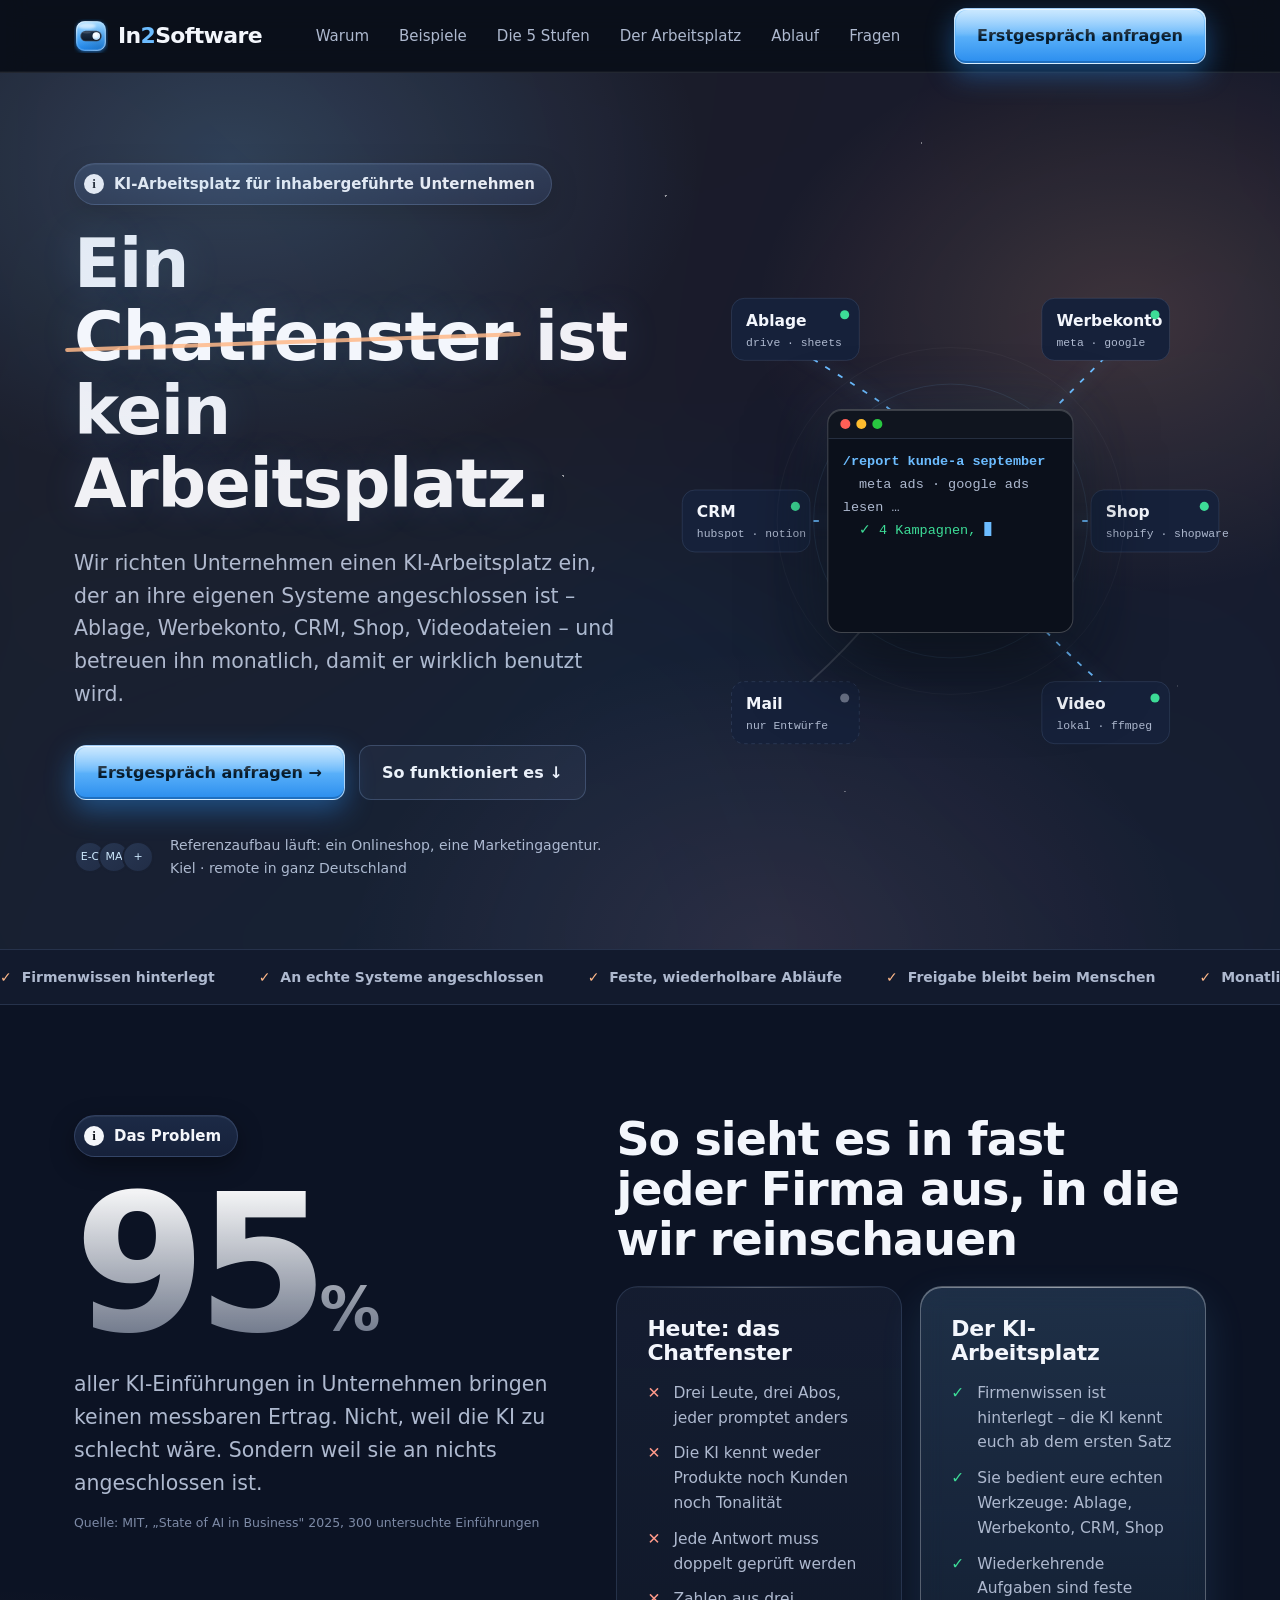
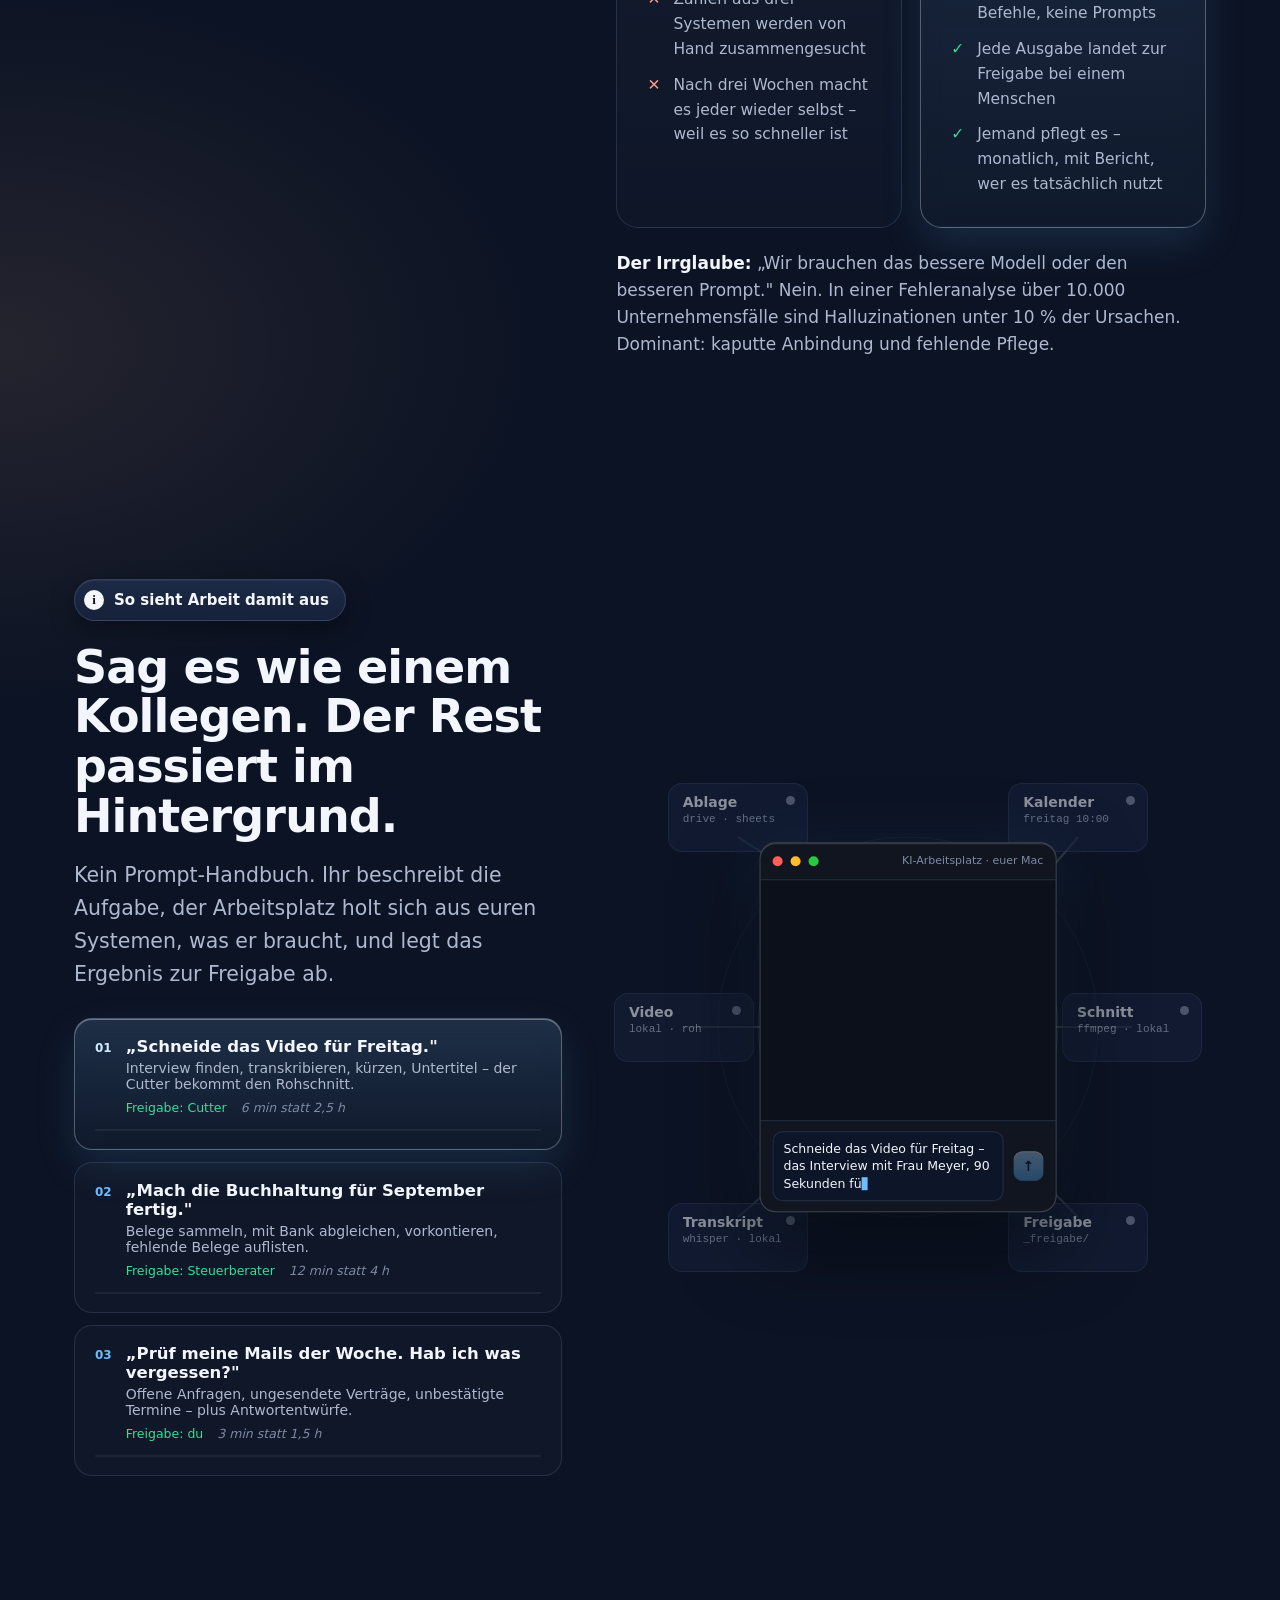
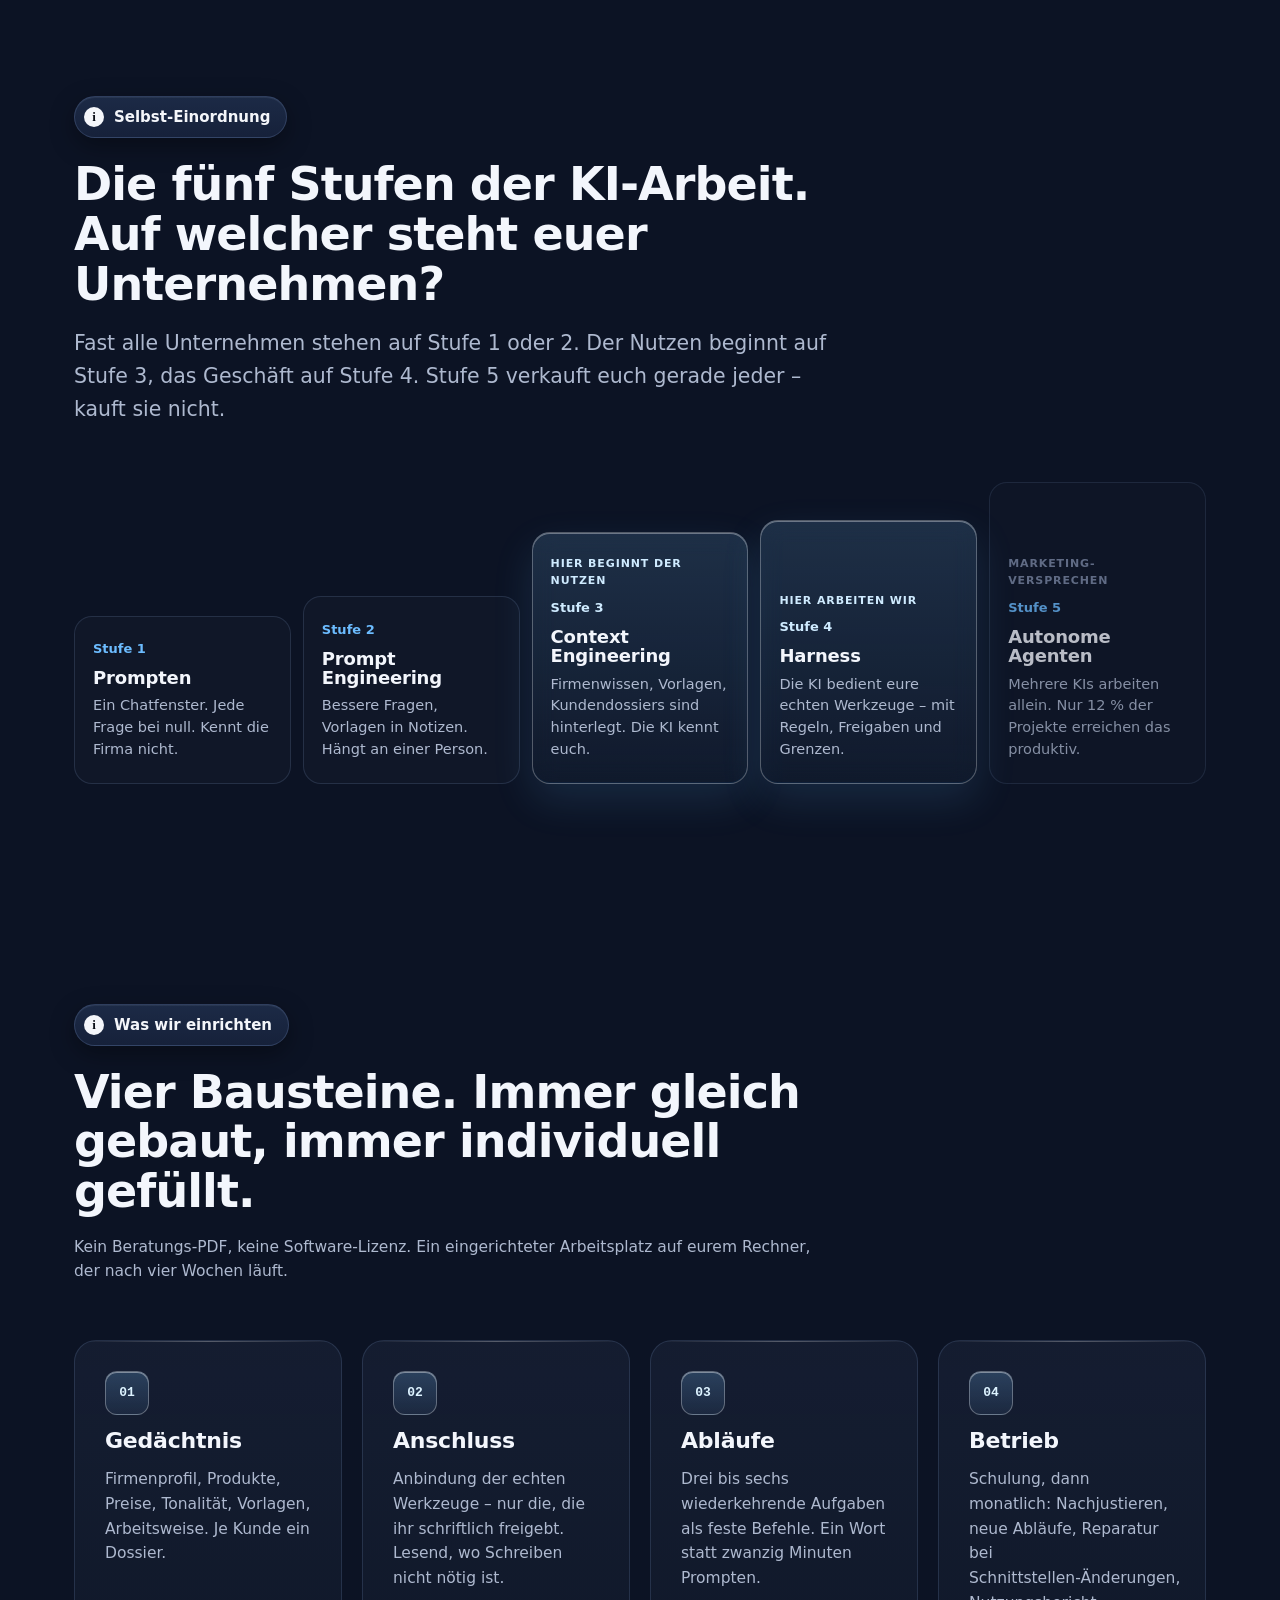
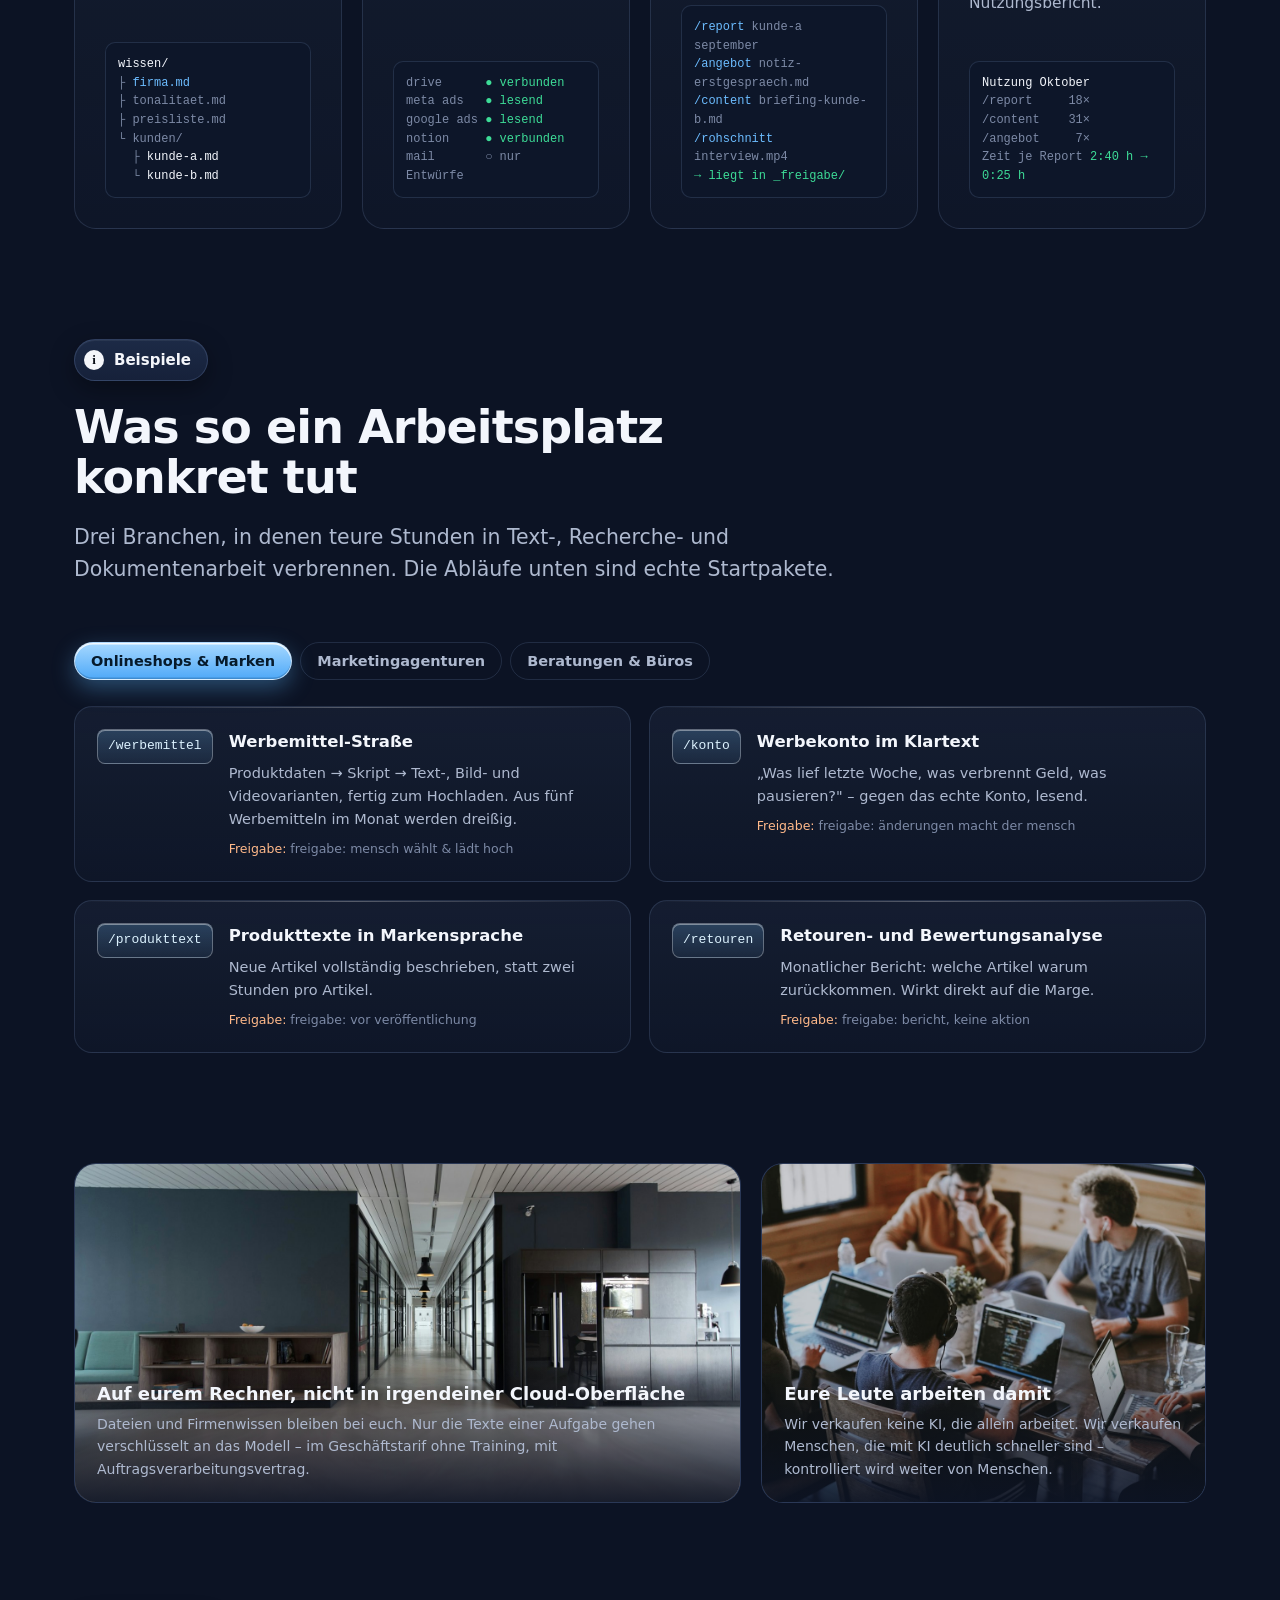
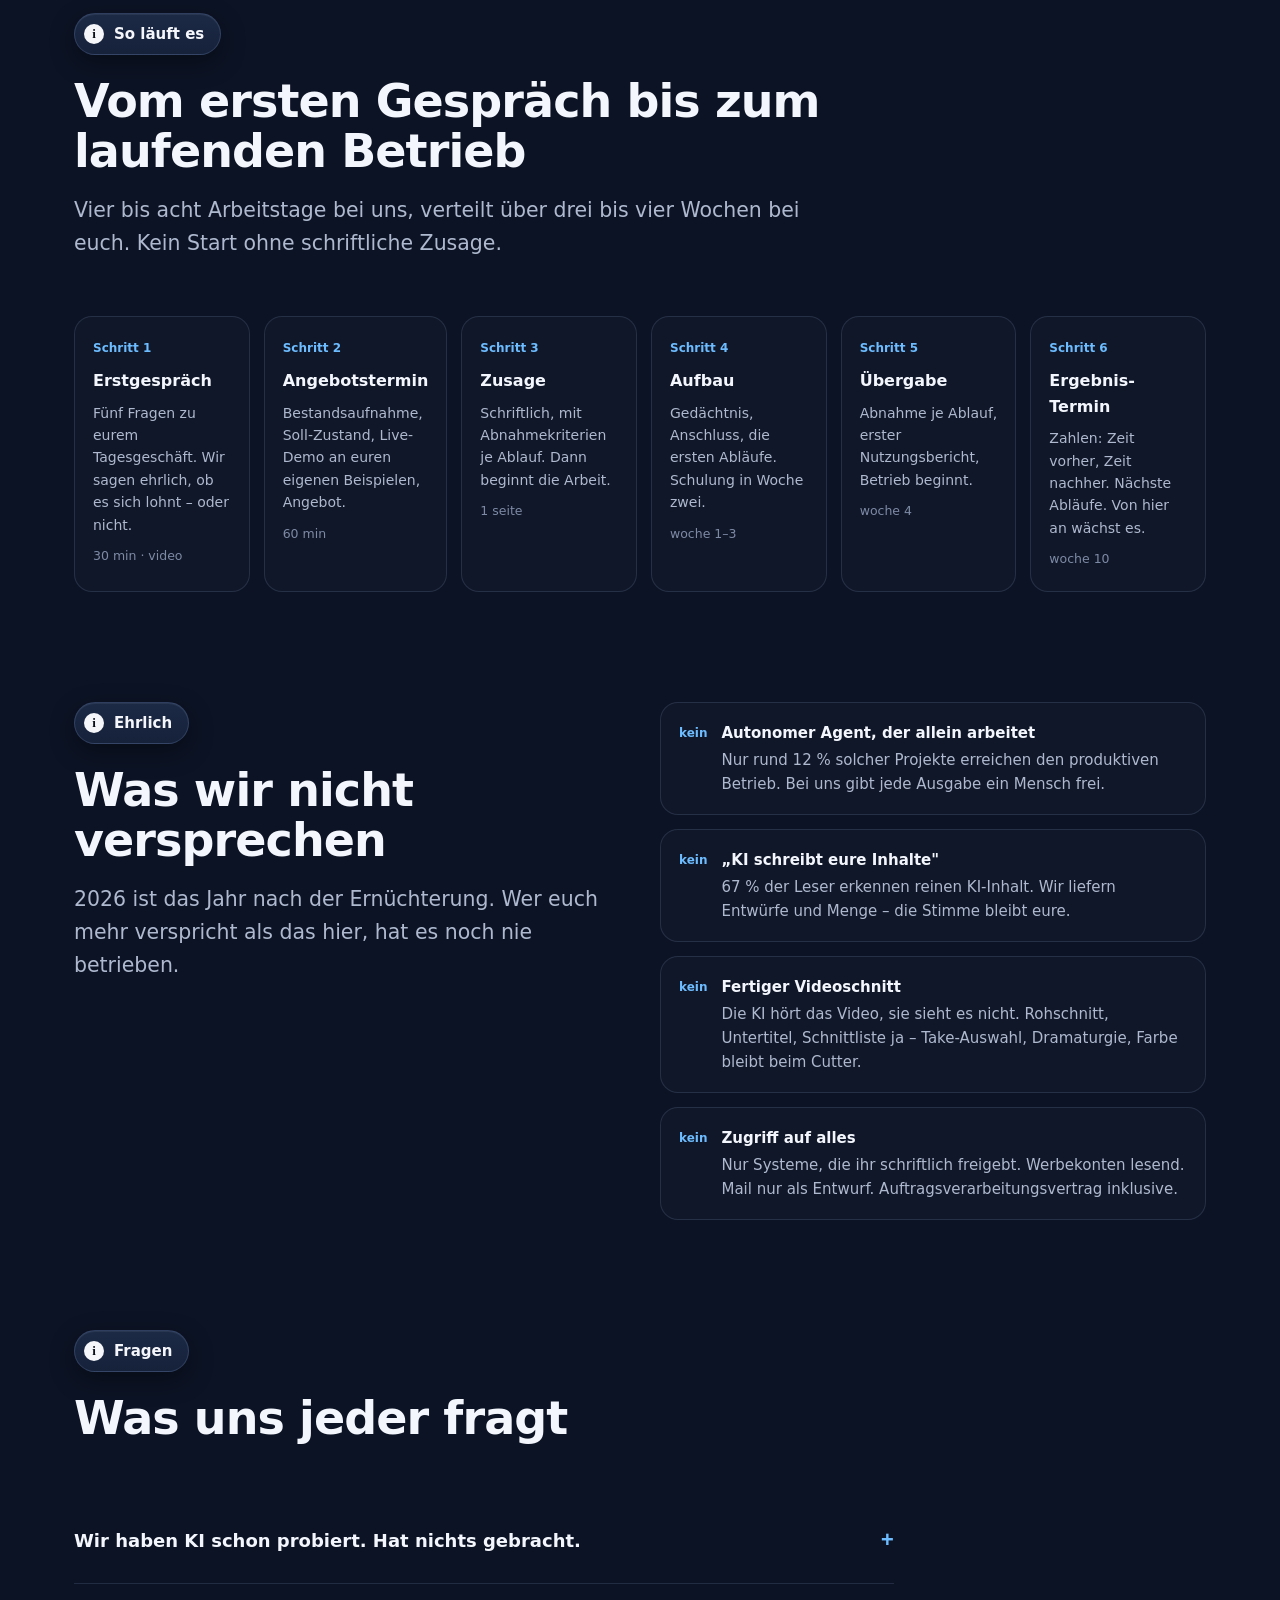
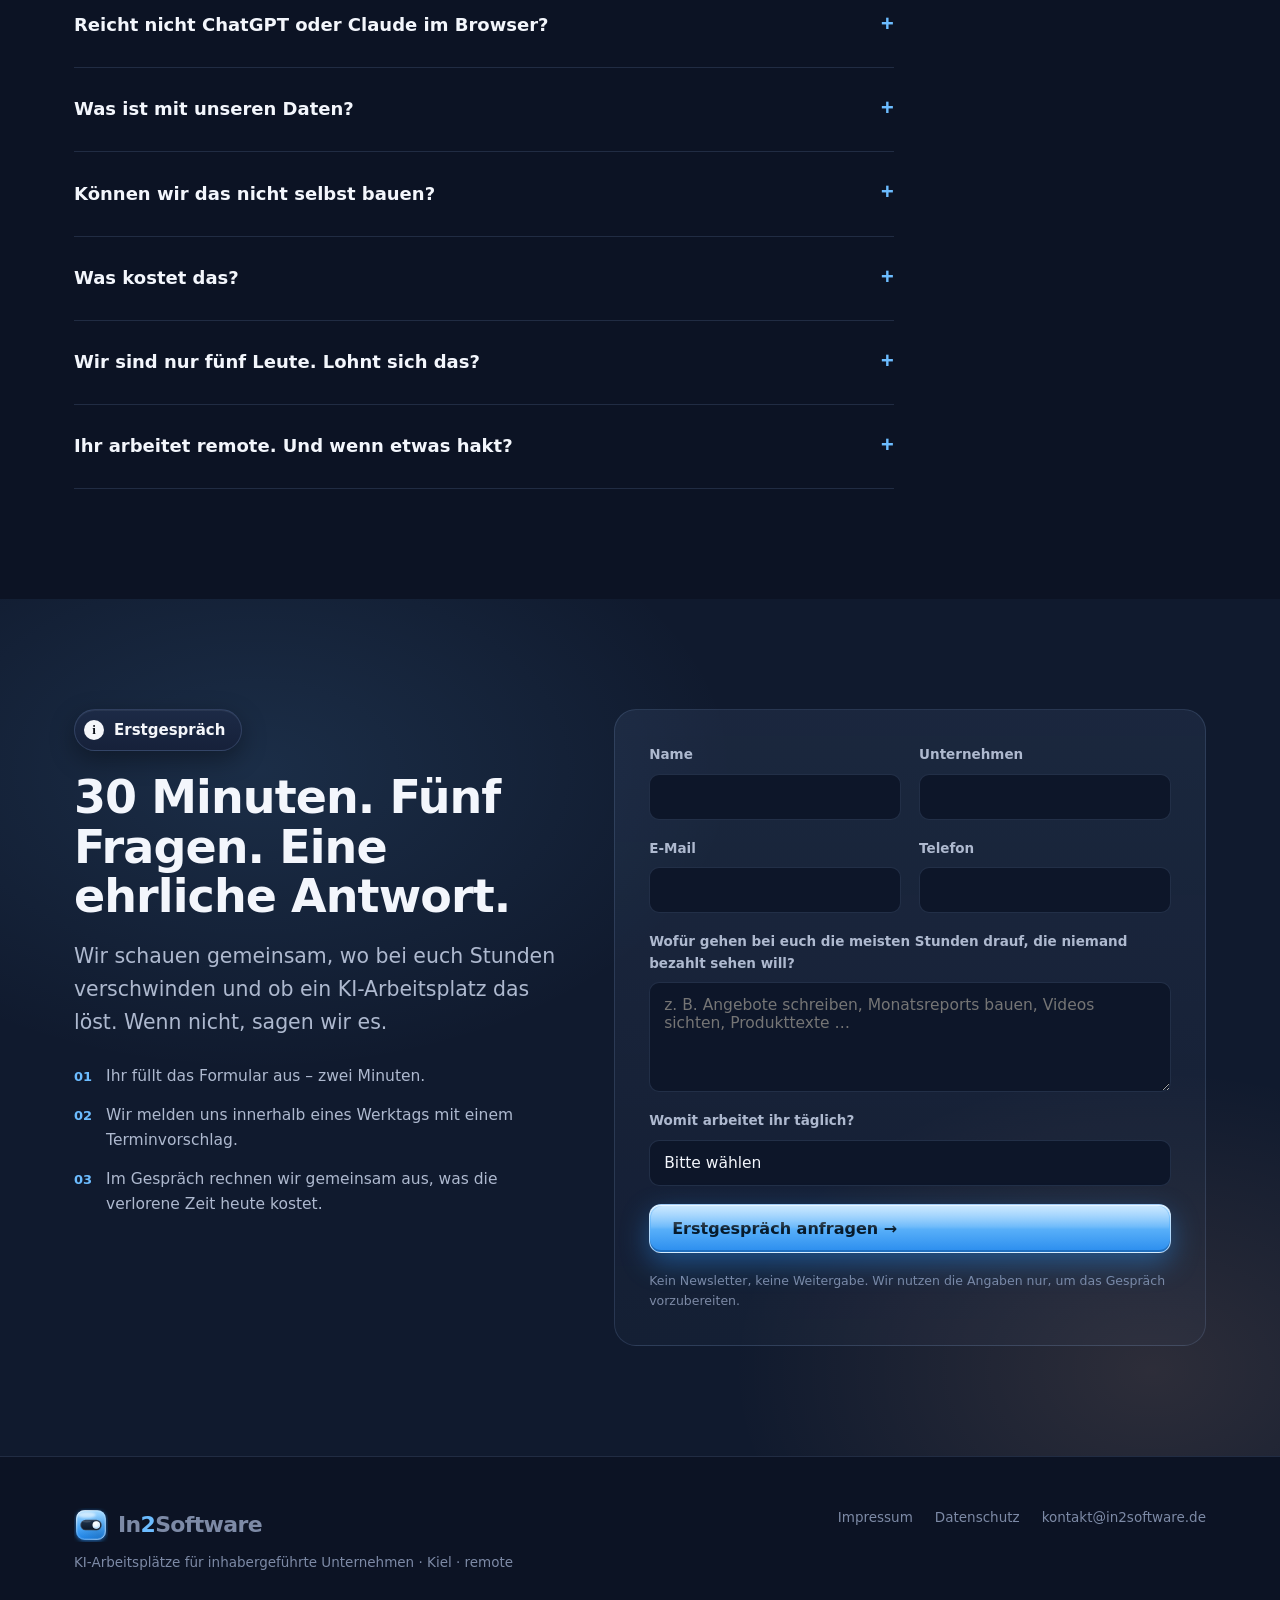
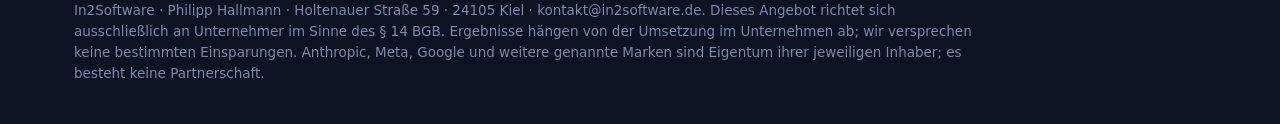
==== dunkel/index.html @ 352098c6 "Helle Version als Startseite, dunkle unter /dunkel/" ====
<!doctype html>
<html lang="de">
<head>
<meta charset="utf-8">
<meta name="viewport" content="width=device-width, initial-scale=1">
<title>In2Software — Ein Chatfenster ist kein Arbeitsplatz</title>
<meta name="description" content="Wir richten Unternehmen einen KI-Arbeitsplatz ein, der an ihre eigenen Systeme angeschlossen ist – und betreuen ihn monatlich, damit er wirklich benutzt wird.">
<link rel="icon" type="image/svg+xml" href="../brand/favicon.svg">
<link rel="stylesheet" href="../fonts.css">
<style>
:root{
  --ink:#0A0E17; --ink2:#0F1522; --panel:#141B2B; --panel2:#1A2336; --line:rgba(255,255,255,.08);
  --text:#EEF1F7; --muted:#9AA3B8; --dim:#6B7489;
  --amber:#6CBCFF; --amber2:#A6D8FF; --copper:#2A8DEE; --live:#3DDC97; --danger:#FF6B6B;
  --display:'Sora',system-ui,sans-serif; --body:'Inter',system-ui,sans-serif; --mono:'JetBrains Mono',ui-monospace,monospace;
  --r:18px; --max:1180px;
}
*{box-sizing:border-box;margin:0;padding:0}
html{scroll-behavior:smooth}
body{background:var(--ink);color:var(--text);font-family:var(--body);font-size:17px;line-height:1.6;-webkit-font-smoothing:antialiased;overflow-x:hidden}
img{max-width:100%;display:block}
a{color:inherit;text-decoration:none}
.wrap{max-width:var(--max);margin:0 auto;padding:0 24px}
h1,h2,h3,.display{font-family:var(--display);letter-spacing:-.02em;line-height:1.08}
h1{font-size:clamp(38px,5.6vw,68px);font-weight:800}
h2{font-size:clamp(30px,3.8vw,46px);font-weight:700}
h3{font-size:22px;font-weight:600;letter-spacing:-.01em}
p.lead{font-size:clamp(18px,1.6vw,21px);color:var(--muted)}
.mono{font-family:var(--mono)}
.hl{color:var(--amber)}
.eyebrow{display:inline-flex;align-items:center;gap:10px;font-size:15px;font-weight:600;letter-spacing:0;text-transform:none;color:#F4F6FA;border:1px solid rgba(255,255,255,.14);background:linear-gradient(180deg,#1B2333,#121927);padding:8px 16px 8px 9px;border-radius:999px;margin-bottom:22px;box-shadow:0 1px 0 rgba(255,255,255,.06) inset,0 8px 24px rgba(0,0,0,.35)}
.eyebrow::before{content:"i";width:20px;height:20px;border-radius:50%;background:#F4F6FA;color:#0A0E17;font-family:Georgia,'Times New Roman',serif;font-weight:700;font-size:13px;line-height:20px;text-align:center;flex:none}
.btn{display:inline-flex;align-items:center;gap:10px;padding:14px 22px;border-radius:12px;font-weight:600;font-size:16px;border:1px solid transparent;transition:transform .15s ease,background .2s,border-color .2s;cursor:pointer;font-family:var(--body)}
.btn:hover{transform:translateY(-1px)}
.btn:focus-visible,a:focus-visible,button:focus-visible,input:focus-visible,select:focus-visible,textarea:focus-visible{outline:2px solid var(--amber);outline-offset:3px}
.btn-primary{background:var(--amber);color:#061A2B}
.btn-primary:hover{background:var(--amber2)}
.btn-ghost{background:rgba(255,255,255,.04);border-color:var(--line);color:var(--text)}
.btn-ghost:hover{border-color:rgba(255,255,255,.22)}
section{padding:110px 0;position:relative}
.sec-head{max-width:760px;margin-bottom:56px}
.sec-head p{margin-top:18px}
.card{background:linear-gradient(180deg,rgba(255,255,255,.035),rgba(255,255,255,.015));border:1px solid var(--line);border-radius:var(--r);padding:30px;position:relative;overflow:hidden}
.card::before{content:"";position:absolute;inset:0 0 auto 0;height:1px;background:linear-gradient(90deg,transparent,rgba(255,255,255,.18),transparent)}
.grid{display:grid;gap:20px}
.g2{grid-template-columns:repeat(2,1fr)} .g3{grid-template-columns:repeat(3,1fr)} .g4{grid-template-columns:repeat(4,1fr)}
@media(max-width:960px){.g3,.g4{grid-template-columns:repeat(2,1fr)}}
@media(max-width:640px){.g2,.g3,.g4{grid-template-columns:1fr}section{padding:80px 0}}

/* ---------- nav ---------- */
header{position:sticky;top:0;z-index:50;backdrop-filter:blur(14px);background:rgba(10,14,23,.72);border-bottom:1px solid var(--line)}
.nav{display:flex;align-items:center;justify-content:space-between;height:72px}
.logo{font-family:var(--display);font-weight:800;font-size:22px;letter-spacing:-.03em;display:flex;align-items:center;gap:10px}
.logo .mark{width:34px;height:34px;flex:none}
.logo .two{color:var(--amber)}
.nav ul{display:flex;gap:30px;list-style:none;font-size:15px;color:var(--muted);font-weight:500}
.nav ul a:hover{color:var(--text)}
@media(max-width:1000px){.nav ul{display:none}}

/* ---------- hero ---------- */
.hero{padding:90px 0 70px;overflow:hidden}
.hero .wrap{display:grid;grid-template-columns:1.05fr .95fr;gap:56px;align-items:center}
@media(max-width:960px){.hero .wrap{grid-template-columns:1fr}}
.hero-bg{position:absolute;inset:0;pointer-events:none;background:
 radial-gradient(900px 500px at 15% 0%,rgba(124,196,255,.10),transparent 60%),
 radial-gradient(700px 500px at 85% 30%,rgba(224,138,60,.08),transparent 60%);}
.hero-grid{position:absolute;inset:0;pointer-events:none;background-image:linear-gradient(rgba(255,255,255,.035) 1px,transparent 1px),linear-gradient(90deg,rgba(255,255,255,.035) 1px,transparent 1px);background-size:56px 56px;mask-image:radial-gradient(ellipse at 50% 30%,#000 30%,transparent 75%)}
.hero h1 .strike{position:relative;white-space:nowrap}
.hero h1 .strike::after{content:"";position:absolute;left:-2%;right:-2%;top:54%;height:5px;background:var(--danger);border-radius:3px;transform:rotate(-2deg);opacity:.9}
.hero p.lead{margin:26px 0 34px;max-width:560px}
.cta-row{display:flex;gap:14px;flex-wrap:wrap}
.trust{margin-top:34px;display:flex;align-items:center;gap:16px;color:var(--muted);font-size:14px}
.trust .dots{display:flex}
.trust .dots span{width:32px;height:32px;border-radius:50%;border:2px solid var(--ink);margin-left:-8px;background:linear-gradient(135deg,var(--panel2),var(--panel));display:grid;place-items:center;font-size:11px;font-family:var(--mono);color:var(--amber)}
.trust .dots span:first-child{margin-left:0}

/* signature: connection diagram */
.rig{position:relative;width:100%;max-width:560px;height:560px;margin:0 auto;justify-self:center}
@media(max-width:960px){.rig{height:auto;aspect-ratio:1/1}}
.rig svg{width:100%;height:100%;overflow:visible}
.node{fill:var(--panel);stroke:var(--line)}
.wire{fill:none;stroke:rgba(255,255,255,.14);stroke-width:2}
.wire.on{stroke:var(--amber);stroke-dasharray:6 10;animation:flow 1.6s linear infinite;filter:drop-shadow(0 0 6px rgba(124,196,255,.5))}
@keyframes flow{to{stroke-dashoffset:-32}}
.nlabel{font-family:var(--body);font-size:17px;font-weight:600;fill:var(--text)}
.nsub{font-family:var(--mono);font-size:12.5px;fill:var(--muted)}
.term{position:absolute;left:50%;top:50%;transform:translate(-50%,-50%);width:48%;min-height:40%;background:#0B101B;border:1px solid rgba(124,196,255,.35);border-radius:14px;box-shadow:0 30px 80px rgba(0,0,0,.6),0 0 0 1px rgba(255,255,255,.04) inset;font-family:var(--mono);font-size:13.5px;line-height:1.7;overflow:hidden}
.term .bar{display:flex;gap:6px;padding:9px 12px;border-bottom:1px solid var(--line);background:rgba(255,255,255,.02)}
.term .bar i{width:10px;height:10px;border-radius:50%;background:#2a3346}
.term .bar i:first-child{background:#ff5f57}.term .bar i:nth-child(2){background:#febc2e}.term .bar i:nth-child(3){background:#28c840}
.term pre{padding:12px 14px;white-space:pre-wrap;color:var(--muted);font-family:inherit}
.term .cmd{color:var(--amber);font-weight:600}
.term .ok{color:var(--live)}
.term .cur{display:inline-block;width:7px;height:14px;background:var(--amber);vertical-align:-2px;animation:blink 1s steps(2) infinite}
@keyframes blink{50%{opacity:0}}
@media(prefers-reduced-motion:reduce){.wire.on,.term .cur{animation:none}}

/* ---------- ticker ---------- */
.ticker{border-top:1px solid var(--line);border-bottom:1px solid var(--line);background:rgba(255,255,255,.02);overflow:hidden;padding:16px 0}
.ticker .track{display:flex;gap:44px;white-space:nowrap;animation:scroll 34s linear infinite;width:max-content}
.ticker span{font-size:14px;font-weight:600;color:var(--muted);display:inline-flex;align-items:center;gap:10px}
.ticker span::before{content:"✓";color:var(--live);font-weight:700}
@keyframes scroll{to{transform:translateX(-50%)}}
@media(prefers-reduced-motion:reduce){.ticker .track{animation:none;flex-wrap:wrap;white-space:normal}}

/* ---------- 95 ---------- */
.ninety .wrap{display:grid;grid-template-columns:.9fr 1.1fr;gap:60px;align-items:start}
@media(max-width:960px){.ninety .wrap{grid-template-columns:1fr}}
.big{font-family:var(--display);font-size:clamp(110px,16vw,190px);font-weight:800;line-height:.9;letter-spacing:-.05em;background:linear-gradient(180deg,#fff,rgba(255,255,255,.35));-webkit-background-clip:text;background-clip:text;color:transparent}
.big small{font-size:.32em;letter-spacing:-.02em}
.src{font-size:13px;color:var(--dim);margin-top:14px;font-family:var(--mono)}
.vs{display:grid;grid-template-columns:1fr 1fr;gap:18px;margin-top:10px}
@media(max-width:640px){.vs{grid-template-columns:1fr}}
.vs .card h3{margin-bottom:16px;display:flex;align-items:center;gap:10px}
.vs ul{list-style:none;display:grid;gap:11px;color:var(--muted);font-size:15.5px}
.vs li{padding-left:26px;position:relative}
.vs .bad li::before{content:"✕";position:absolute;left:0;color:var(--danger);font-weight:700}
.vs .good li::before{content:"✓";position:absolute;left:0;color:var(--live);font-weight:700}
.vs .good{border-color:rgba(124,196,255,.35);background:linear-gradient(180deg,rgba(124,196,255,.07),rgba(124,196,255,.02))}

/* ---------- aufgaben (cowork demo) ---------- */
.tasks .wrap{display:grid;grid-template-columns:.9fr 1.1fr;gap:48px;align-items:center}
@media(max-width:960px){.tasks .wrap{grid-template-columns:1fr}}
.tasklist{display:grid;gap:12px;margin-top:28px}
.task{text-align:left;background:rgba(255,255,255,.02);border:1px solid var(--line);border-radius:14px;padding:18px 20px;cursor:pointer;color:var(--text);font-family:var(--body);display:grid;grid-template-columns:auto 1fr;gap:14px;align-items:start;transition:border-color .2s,background .2s}
.task .q{font-family:var(--mono);font-size:12px;color:var(--dim);padding-top:4px}
.task b{font-family:var(--display);font-weight:600;font-size:16.5px;display:block;margin-bottom:4px}
.task span{color:var(--muted);font-size:14px}
.task .meta{display:flex;gap:14px;margin-top:8px;font-family:var(--mono);font-size:11.5px;color:var(--dim)}
.task .meta i{font-style:normal;color:var(--live)}
.task[aria-selected="true"]{border-color:rgba(124,196,255,.5);background:linear-gradient(180deg,rgba(124,196,255,.09),rgba(124,196,255,.02))}
.task[aria-selected="true"] .q{color:var(--amber)}
.task .bar{grid-column:1/-1;height:2px;background:rgba(255,255,255,.06);border-radius:2px;overflow:hidden}
.task .bar i{display:block;height:100%;width:0;background:var(--amber);transition:width .3s linear}

.rig2{position:relative;width:100%;max-width:560px;height:560px;margin:0 auto;justify-self:center}
@media(max-width:960px){.rig2{height:auto;aspect-ratio:1/1}}
@media(max-width:600px){.rig2{aspect-ratio:auto;height:auto}.rig2 .hn,.rig2 svg{display:none}.rig2 .cw{position:static;width:100%;height:440px;transform:none;margin-top:10px}}
.rig2 svg{position:absolute;inset:0;width:100%;height:100%;overflow:visible}
.rig2 .hn{position:absolute;width:25%;height:12.2%;background:var(--panel);border:1px solid var(--line);border-radius:14px;padding:10px 14px;transition:border-color .3s,box-shadow .3s,opacity .3s;opacity:.55}
.rig2 .hn b{display:block;font-family:var(--body);font-weight:600;font-size:14px;line-height:1.2;padding-right:14px;white-space:nowrap;overflow:hidden;text-overflow:ellipsis}
.rig2 .hn small{font-family:var(--mono);font-size:11px;color:var(--muted);display:block;white-space:nowrap;overflow:hidden;text-overflow:ellipsis}
.rig2 .hn i{position:absolute;right:12px;top:12px;width:9px;height:9px;border-radius:50%;background:var(--dim)}
.rig2 .hn.lit{opacity:1;border-color:rgba(124,196,255,.55);box-shadow:0 0 0 1px rgba(124,196,255,.2),0 10px 40px rgba(124,196,255,.12)}
.rig2 .hn.lit i{background:var(--live);box-shadow:0 0 0 4px rgba(61,220,151,.18)}
.rig2 .hn.used{opacity:1;border-color:rgba(255,255,255,.18)}
.rig2 .hn.used i{background:var(--live)}
.cw{position:absolute;left:50%;top:50%;transform:translate(-50%,-50%);width:53%;height:66%;background:#0B101B;border:1px solid rgba(124,196,255,.35);border-radius:16px;box-shadow:0 30px 80px rgba(0,0,0,.6),0 0 0 1px rgba(255,255,255,.04) inset;display:flex;flex-direction:column;overflow:hidden;font-size:12.5px}
.cw .top{display:flex;align-items:center;gap:8px;padding:9px 12px;border-bottom:1px solid var(--line);background:rgba(255,255,255,.02);font-family:var(--mono);font-size:11px;color:var(--dim)}
.cw .top i{width:10px;height:10px;border-radius:50%;background:#2a3346}
.cw .top i:first-child{background:#ff5f57}.cw .top i:nth-child(2){background:#febc2e}.cw .top i:nth-child(3){background:#28c840}
.cw .top span{margin-left:auto}
.cw .log{flex:1;overflow:hidden;padding:12px;display:flex;flex-direction:column;gap:10px;scroll-behavior:smooth}
.cw .u{align-self:flex-end;max-width:88%;background:rgba(124,196,255,.12);border:1px solid rgba(124,196,255,.3);border-radius:14px 14px 4px 14px;padding:9px 12px;color:var(--text);font-family:var(--body);font-size:13px;line-height:1.45}
.cw .a{display:grid;gap:6px}
.cw .who{font-family:var(--mono);font-size:10.5px;color:var(--dim);display:flex;align-items:center;gap:6px}
.cw .who::before{content:"";width:8px;height:8px;border-radius:2px;background:linear-gradient(135deg,var(--amber),var(--copper))}
.cw .st{display:grid;grid-template-columns:16px 1fr;gap:8px;align-items:start;font-family:var(--mono);font-size:11.5px;color:var(--muted);line-height:1.45}
.cw .st .ic{width:12px;height:12px;border-radius:50%;border:1.5px solid var(--amber);border-right-color:transparent;animation:spin .8s linear infinite;margin-top:3px}
.cw .st.ok .ic{border:0;animation:none;background:none;color:var(--live);font-size:12px;line-height:1;margin-top:2px}
.cw .st.ok .ic::before{content:"✓"}
.cw .st.warn .ic{border:0;animation:none;color:var(--amber);font-size:11px;line-height:1;margin-top:2px}
.cw .st.warn .ic::before{content:"!"}
.cw .st .r{color:var(--text)}
.cw .st.warn .r{color:var(--amber2)}
@keyframes spin{to{transform:rotate(360deg)}}
.cw .res{border:1px solid rgba(61,220,151,.35);background:rgba(61,220,151,.06);border-radius:12px;padding:10px 12px;display:grid;gap:6px}
.cw .res b{font-family:var(--body);font-size:12.5px;color:var(--text)}
.cw .res .f{font-family:var(--mono);font-size:11px;color:var(--muted)}
.cw .res .f::before{content:"▸ ";color:var(--live)}
.cw .res .n{font-family:var(--body);font-size:11.5px;color:var(--muted);margin-top:2px}
.cw .res .btns{display:flex;gap:8px;margin-top:4px}
.cw .res .btns span{font-family:var(--body);font-size:11.5px;font-weight:600;padding:6px 10px;border-radius:8px;background:var(--amber);color:#061A2B}
.cw .res .btns span+span{background:transparent;border:1px solid var(--line);color:var(--muted)}
.cw .in{border-top:1px solid var(--line);padding:10px 12px;display:flex;gap:10px;align-items:center;background:rgba(255,255,255,.02)}
.cw .in .box{flex:1;min-height:34px;border:1px solid var(--line);border-radius:10px;padding:8px 10px;font-family:var(--body);font-size:12.5px;color:var(--text);line-height:1.4;background:#0A0E17}
.cw .in .box .ph{color:var(--dim)}
.cw .in .box .cur{display:inline-block;width:6px;height:13px;background:var(--amber);vertical-align:-2px;animation:blink 1s steps(2) infinite}
.cw .in .send{width:30px;height:30px;border-radius:9px;background:var(--amber);display:grid;place-items:center;color:#061A2B;font-weight:700;font-size:14px;transition:opacity .2s}
.cw .in .send.off{opacity:.35}
.cw .think{font-family:var(--mono);font-size:11px;color:var(--dim)}
.cw .think::after{content:"…";animation:dots 1.2s steps(3) infinite}
@keyframes dots{0%{content:""}33%{content:"."}66%{content:".."}100%{content:"..."}}
@media(prefers-reduced-motion:reduce){.cw .st .ic,.cw .in .box .cur{animation:none}}

/* ---------- stufen ---------- */
.stairs{display:grid;grid-template-columns:repeat(5,1fr);gap:12px;align-items:end;margin-top:20px}
@media(max-width:860px){.stairs{grid-template-columns:1fr;align-items:stretch}}
.step{border:1px solid var(--line);border-radius:14px;padding:22px 18px;background:rgba(255,255,255,.02);min-height:calc(150px + var(--h,0)*38px);display:flex;flex-direction:column;justify-content:flex-end;gap:8px;transition:border-color .2s}
@media(max-width:860px){.step{min-height:0}}
.step .n{font-family:var(--mono);color:var(--dim);font-size:13px}
.step h3{font-size:18px}
.step p{color:var(--muted);font-size:14.5px;line-height:1.5}
.step.here{border-color:rgba(124,196,255,.5);background:linear-gradient(180deg,rgba(124,196,255,.10),rgba(124,196,255,.02));box-shadow:0 0 0 1px rgba(124,196,255,.15),0 20px 60px rgba(124,196,255,.06)}
.step.here .n{color:var(--amber)}
.step .tag{font-size:11px;font-weight:700;letter-spacing:.08em;text-transform:uppercase;color:var(--amber)}
.step.hype{border-style:dashed}
.step.hype .tag{color:var(--dim)}

/* ---------- bausteine ---------- */
.bau .card{display:flex;flex-direction:column;gap:14px;min-height:300px}
.bau .ico{width:44px;height:44px;border-radius:12px;display:grid;place-items:center;background:rgba(124,196,255,.1);border:1px solid rgba(124,196,255,.3);color:var(--amber);font-family:var(--mono);font-weight:600;font-size:13px}
.bau p{color:var(--muted);font-size:15.5px}
.bau .vis{margin-top:auto;font-family:var(--mono);font-size:12px;color:var(--dim);background:#0B101B;border:1px solid var(--line);border-radius:10px;padding:12px;line-height:1.55}
.bau .vis b{color:var(--text);font-weight:500}
.bau .vis .a{color:var(--amber)} .bau .vis .g{color:var(--live)}

/* ---------- branchen ---------- */
.tabs{display:flex;gap:8px;flex-wrap:wrap;margin-bottom:26px}
.tab{padding:10px 16px;border-radius:999px;border:1px solid var(--line);background:transparent;color:var(--muted);font-weight:600;font-size:14.5px;cursor:pointer;font-family:var(--body)}
.tab[aria-selected="true"]{background:var(--amber);color:#061A2B;border-color:var(--amber)}
.panel{display:none}.panel.on{display:block}
.flow{display:grid;grid-template-columns:1fr 1fr;gap:18px}
@media(max-width:860px){.flow{grid-template-columns:1fr}}
.flow .card{display:grid;grid-template-columns:auto 1fr;gap:16px;align-items:start;padding:22px}
.flow code{font-family:var(--mono);color:var(--amber);background:rgba(124,196,255,.08);border:1px solid rgba(124,196,255,.25);padding:6px 10px;border-radius:8px;font-size:13px;white-space:nowrap}
.flow h4{font-family:var(--display);font-size:16.5px;font-weight:600;margin-bottom:6px}
.flow p{color:var(--muted);font-size:14.5px}
.flow .hitl{margin-top:8px;font-size:12.5px;color:var(--dim);font-family:var(--mono)}

/* ---------- photo band ---------- */
.band{padding:0}
.band .wrap{display:grid;grid-template-columns:1.2fr .8fr;gap:20px}
@media(max-width:860px){.band .wrap{grid-template-columns:1fr}}
.photo{border-radius:var(--r);overflow:hidden;border:1px solid var(--line);position:relative;min-height:340px;background:var(--panel)}
.photo img{width:100%;height:100%;object-fit:cover;position:absolute;inset:0;filter:saturate(.8) contrast(1.05)}
.photo .cap{position:absolute;left:0;right:0;bottom:0;padding:22px;background:linear-gradient(180deg,transparent,rgba(10,14,23,.92));font-size:14px;color:var(--muted)}
.photo .cap b{display:block;color:var(--text);font-family:var(--display);font-size:18px;margin-bottom:4px}

/* ---------- ablauf ---------- */
.timeline{display:grid;grid-template-columns:repeat(6,1fr);gap:14px;position:relative}
@media(max-width:1000px){.timeline{grid-template-columns:repeat(3,1fr)}}
@media(max-width:600px){.timeline{grid-template-columns:1fr}}
.tl{padding:22px 18px;border:1px solid var(--line);border-radius:14px;background:rgba(255,255,255,.02)}
.tl .n{font-family:var(--mono);font-size:12px;color:var(--amber);margin-bottom:10px}
.tl h4{font-family:var(--display);font-size:16px;font-weight:600;margin-bottom:8px}
.tl p{font-size:14px;color:var(--muted)}
.tl .t{font-size:12px;color:var(--dim);margin-top:10px;font-family:var(--mono)}

/* ---------- grenzen ---------- */
.limits .wrap{display:grid;grid-template-columns:1fr 1fr;gap:40px;align-items:start}
@media(max-width:860px){.limits .wrap{grid-template-columns:1fr}}
.limits ul{list-style:none;display:grid;gap:14px}
.limits li{display:grid;grid-template-columns:auto 1fr;gap:14px;padding:18px;border:1px solid var(--line);border-radius:14px;background:rgba(255,255,255,.02)}
.limits li .k{font-family:var(--mono);font-size:12px;color:var(--amber);padding-top:3px;white-space:nowrap}
.limits li p{color:var(--muted);font-size:15px}
.limits li b{color:var(--text);display:block;margin-bottom:3px;font-weight:600}

/* ---------- team ---------- */
.team .grid{margin-top:10px}
.person{display:grid;grid-template-columns:120px 1fr;gap:22px;align-items:start}
@media(max-width:600px){.person{grid-template-columns:1fr}}
.avatar{width:120px;height:120px;border-radius:16px;background:linear-gradient(135deg,var(--panel2),var(--panel));border:1px solid var(--line);display:grid;place-items:center;font-family:var(--display);font-weight:800;font-size:34px;color:var(--amber);overflow:hidden;position:relative}
.avatar img{position:absolute;inset:0;width:100%;height:100%;object-fit:cover}
.person .role{font-family:var(--mono);font-size:12px;color:var(--amber);margin-bottom:6px}
.person p{color:var(--muted);font-size:15px;margin-top:8px}

/* ---------- faq ---------- */
.faq{max-width:820px}
details{border-bottom:1px solid var(--line);padding:6px 0}
summary{cursor:pointer;list-style:none;display:flex;justify-content:space-between;align-items:center;gap:20px;padding:18px 0;font-family:var(--display);font-weight:600;font-size:18px}
summary::-webkit-details-marker{display:none}
summary::after{content:"+";font-family:var(--mono);color:var(--amber);font-size:22px;transition:transform .2s}
details[open] summary::after{transform:rotate(45deg)}
details p{color:var(--muted);padding:0 0 20px;max-width:720px}

/* ---------- form ---------- */
.form-sec{background:linear-gradient(180deg,var(--ink),var(--ink2))}
.form-sec .wrap{display:grid;grid-template-columns:.9fr 1.1fr;gap:56px;align-items:start}
@media(max-width:960px){.form-sec .wrap{grid-template-columns:1fr}}
form{background:var(--panel);border:1px solid var(--line);border-radius:var(--r);padding:34px;display:grid;gap:18px}
.f2{display:grid;grid-template-columns:1fr 1fr;gap:18px}
@media(max-width:600px){.f2{grid-template-columns:1fr}}
label{display:grid;gap:8px;font-size:13.5px;font-weight:600;color:var(--muted)}
input,select,textarea{width:100%;background:#0B101B;border:1px solid var(--line);border-radius:10px;padding:13px 14px;color:var(--text);font-family:var(--body);font-size:15.5px}
textarea{min-height:110px;resize:vertical}
select{appearance:none;background-image:linear-gradient(45deg,transparent 50%,var(--muted) 50%),linear-gradient(135deg,var(--muted) 50%,transparent 50%);background-position:calc(100% - 20px) 50%,calc(100% - 15px) 50%;background-size:5px 5px;background-repeat:no-repeat}
.fine{font-size:12.5px;color:var(--dim)}
.done{display:none;padding:22px;border:1px solid rgba(61,220,151,.4);background:rgba(61,220,151,.08);border-radius:12px;color:var(--text)}
.steps-list{list-style:none;display:grid;gap:14px;margin-top:26px}
.steps-list li{display:grid;grid-template-columns:auto 1fr;gap:14px;color:var(--muted);font-size:15.5px}
.steps-list .n{font-family:var(--mono);color:var(--amber);font-size:13px;padding-top:3px}

/* ---------- footer ---------- */
footer{border-top:1px solid var(--line);padding:50px 0 40px;color:var(--dim);font-size:13.5px}
footer .row{display:flex;justify-content:space-between;gap:24px;flex-wrap:wrap;align-items:flex-start}
footer ul{list-style:none;display:flex;gap:22px;flex-wrap:wrap}
footer a:hover{color:var(--text)}
.disclaimer{margin-top:26px;max-width:900px;line-height:1.55}

/* ---------- liquid glass (blaue Elemente) ---------- */
:root{--lg-hi:rgba(255,255,255,.85);--lg-rim:rgba(255,255,255,.55);--lg-shade:rgba(11,58,102,.28);--lg-glow:rgba(90,174,240,.38)}
.btn-primary{background:linear-gradient(180deg,#A6D8FF 0%,#5CB2FA 48%,#2A8DEE 100%);color:#061A2B;border:1px solid rgba(255,255,255,.55);box-shadow:inset 0 1px 0 rgba(255,255,255,.75),inset 0 -2px 0 rgba(8,52,100,.35),0 10px 28px rgba(42,141,238,.45);position:relative;overflow:hidden}
.btn-primary::before{content:"";position:absolute;inset:1px;border-radius:inherit;background:linear-gradient(180deg,rgba(255,255,255,.42) 0%,rgba(255,255,255,.10) 46%,rgba(255,255,255,0) 52%);pointer-events:none}
.btn-primary:hover{background:linear-gradient(180deg,#B8E1FF 0%,#6ABCFF 48%,#3598F5 100%);box-shadow:inset 0 1px 0 rgba(255,255,255,.8),inset 0 -2px 0 rgba(8,52,100,.35),0 14px 34px rgba(42,141,238,.6)}
.tab[aria-selected="true"]{background:linear-gradient(180deg,#A6D8FF,#4FA9F8);color:#061A2B;border:1px solid var(--lg-rim);box-shadow:inset 0 1.5px 0 var(--lg-hi),inset 0 -1.5px 0 var(--lg-shade),0 8px 22px var(--lg-glow)}
.task[aria-selected="true"],.step.here,.vs .good{background:linear-gradient(180deg,rgba(124,196,255,.16),rgba(124,196,255,.04));border:1px solid rgba(255,255,255,.28);backdrop-filter:blur(12px);-webkit-backdrop-filter:blur(12px);box-shadow:inset 0 1px 0 rgba(255,255,255,.35),inset 0 -1px 0 rgba(11,58,102,.25),0 16px 40px rgba(90,174,240,.14)}
.step.here .n,.task[aria-selected="true"] .q,.step .tag{color:#CFEBFF}
.bau .ico,.flow code{background:linear-gradient(180deg,rgba(124,196,255,.22),rgba(124,196,255,.08));border:1px solid rgba(255,255,255,.3);color:#DDF3FF;box-shadow:inset 0 1px 0 rgba(255,255,255,.4)}
.term,.cw{border:1px solid rgba(255,255,255,.22);box-shadow:inset 0 1px 0 rgba(255,255,255,.18),0 30px 80px rgba(0,0,0,.6),0 0 60px rgba(90,174,240,.12)}
.cw .in .send,.cw .res .btns span:first-child{background:linear-gradient(180deg,#A6D8FF,#4FA9F8);color:#061A2B;box-shadow:inset 0 1px 0 var(--lg-hi),inset 0 -1px 0 var(--lg-shade)}
.trust .dots span{color:#CFEBFF}
header{border-bottom:1px solid rgba(255,255,255,.1);box-shadow:inset 0 -1px 0 rgba(255,255,255,.04)}
.rig2 .hn.lit{border-color:rgba(255,255,255,.4);box-shadow:inset 0 1px 0 rgba(255,255,255,.3),0 10px 40px rgba(90,174,240,.25)}

/* ---------- freundlich: Stimmung, nicht Inhalt ---------- */
:root{--ink:#0C1324;--ink2:#101A2E;--panel:#16213A;--panel2:#1C2A46;--line:rgba(160,196,255,.14);--text:#F3F6FC;--muted:#AEB9CF;--dim:#7D8AA6;--danger:#FF9A8A;--r:22px;--peach:#FFB98A;--rose:#FF9FB2}
body{background:radial-gradient(1200px 700px at 80% -10%,rgba(108,188,255,.14),transparent 60%),radial-gradient(900px 600px at 0% 20%,rgba(255,185,138,.10),transparent 60%),var(--ink)}
.hero{background:transparent}
.hero-bg{background:radial-gradient(760px 520px at 18% 10%,rgba(108,188,255,.22),transparent 62%),radial-gradient(620px 460px at 88% 28%,rgba(255,185,138,.16),transparent 60%),radial-gradient(700px 500px at 60% 100%,rgba(255,159,178,.10),transparent 60%)}
.aurora{position:absolute;inset:-20% -10%;pointer-events:none;background:conic-gradient(from 180deg at 50% 50%,rgba(108,188,255,.10),rgba(255,185,138,.08),rgba(255,159,178,.06),rgba(108,188,255,.10));filter:blur(80px);opacity:.9;animation:drift 22s ease-in-out infinite alternate}
@keyframes drift{from{transform:translate3d(-3%,-2%,0) rotate(0deg)}to{transform:translate3d(3%,2%,0) rotate(8deg)}}
.sparkles{position:absolute;inset:0;pointer-events:none;background-image:radial-gradient(1.6px 1.6px at 12% 22%,#fff 60%,transparent 62%),radial-gradient(1.2px 1.2px at 30% 68%,#fff 60%,transparent 62%),radial-gradient(1.8px 1.8px at 52% 14%,#fff 60%,transparent 62%),radial-gradient(1.2px 1.2px at 66% 82%,#fff 60%,transparent 62%),radial-gradient(1.5px 1.5px at 80% 40%,#fff 60%,transparent 62%),radial-gradient(1.2px 1.2px at 92% 70%,#fff 60%,transparent 62%),radial-gradient(1.4px 1.4px at 44% 46%,#fff 60%,transparent 62%),radial-gradient(1.1px 1.1px at 8% 86%,#fff 60%,transparent 62%),radial-gradient(1.6px 1.6px at 72% 8%,#fff 60%,transparent 62%);opacity:.55;animation:twinkle 6s ease-in-out infinite alternate;mask-image:radial-gradient(ellipse at 50% 40%,#000 40%,transparent 80%)}
@keyframes twinkle{0%{opacity:.3}50%{opacity:.7}100%{opacity:.4}}
.hero h1 .strike::after{background:var(--peach);opacity:.85;height:4px}
.hero h1{text-shadow:0 0 40px rgba(108,188,255,.15)}
.card{background:linear-gradient(180deg,rgba(160,196,255,.06),rgba(160,196,255,.02));border-color:var(--line)}
.card::before{background:linear-gradient(90deg,transparent,rgba(255,255,255,.28),transparent)}
.ticker{background:rgba(160,196,255,.04)}
.ticker .track{animation-duration:48s}
.ticker span::before{color:var(--peach)}
.vs .bad li::before{color:var(--danger)}
.step,.tl,.limits li,.task,.flow .card,.tile{border-radius:18px}
.step.hype{border-style:solid;opacity:.75}
.bau .vis,.cw .in .box{background:#0D1629}
.photo img{filter:saturate(1.05) brightness(1.02)}
.band .photo .cap{background:linear-gradient(180deg,transparent,rgba(12,19,36,.9))}
.form-sec{background:radial-gradient(800px 500px at 20% 20%,rgba(108,188,255,.12),transparent 60%),radial-gradient(700px 500px at 90% 90%,rgba(255,185,138,.12),transparent 60%),var(--ink2)}
form{background:linear-gradient(180deg,rgba(160,196,255,.08),rgba(160,196,255,.03));border-color:var(--line)}
input,select,textarea{background:#0D1629}
.done{border-color:rgba(255,185,138,.5);background:rgba(255,185,138,.10)}
/* weniger Monospace in Labels */
.step .n,.tl .n,.tl .t,.flow .hitl,.limits li .k,.task .q,.task .meta,.src,.trust .dots span,.cw .who,.cw .top,.cap,.steps-list .n{font-family:var(--body);letter-spacing:0}
.step .n,.tl .n,.task .q,.limits li .k,.steps-list .n{font-weight:600;color:var(--amber)}
.tl .t,.flow .hitl,.task .meta,.src{color:var(--dim);font-size:12.5px}
.flow .hitl::before{content:"Freigabe: ";color:var(--peach)}
/* sanftere Bewegung */
.rv{transform:translateY(12px);transition:opacity .9s cubic-bezier(.2,.7,.2,1),transform .9s cubic-bezier(.2,.7,.2,1)}
.btn{transition:transform .25s cubic-bezier(.2,.7,.2,1),box-shadow .25s,background .25s}
.btn:hover{transform:translateY(-2px)}
.btn-ghost{background:rgba(160,196,255,.06);border-color:rgba(160,196,255,.22)}
.btn-ghost:hover{border-color:rgba(160,196,255,.45);background:rgba(160,196,255,.10)}
.eyebrow{background:linear-gradient(180deg,#1C2A46,#16213A);border-color:rgba(160,196,255,.18)}
.wire.on{stroke:var(--amber);filter:drop-shadow(0 0 8px rgba(108,188,255,.6))}
.rig2 .hn.lit{box-shadow:inset 0 1px 0 rgba(255,255,255,.3),0 10px 40px rgba(108,188,255,.35)}
.big{background:linear-gradient(180deg,#fff,rgba(174,185,207,.55));-webkit-background-clip:text;background-clip:text}
footer{border-top-color:var(--line)}

/* reveal */
.rv{opacity:0;transform:translateY(16px);transition:opacity .6s ease,transform .6s ease}
.rv.in{opacity:1;transform:none}
@media(prefers-reduced-motion:reduce){.rv{opacity:1;transform:none;transition:none}}
</style>
</head>
<body>

<header>
  <div class="wrap nav">
    <a class="logo" href="#top" aria-label="In2Software"><svg class="mark" width="34" height="34" viewBox="0 0 64 64" aria-hidden="true"><defs><linearGradient id="lqBase" x1="0" y1="0" x2="0" y2="1"><stop offset="0" stop-color="#A9DCFF"/><stop offset=".55" stop-color="#4FAAF9"/><stop offset="1" stop-color="#1B82E8"/></linearGradient><linearGradient id="lqRim" x1="0" y1="0" x2="1" y2="1"><stop offset="0" stop-color="#fff" stop-opacity=".95"/><stop offset=".45" stop-color="#fff" stop-opacity=".15"/><stop offset="1" stop-color="#fff" stop-opacity=".7"/></linearGradient><radialGradient id="lqShade" cx=".78" cy=".85" r=".7"><stop offset="0" stop-color="#0B3A66" stop-opacity=".22"/><stop offset="1" stop-color="#0B3A66" stop-opacity="0"/></radialGradient><radialGradient id="lqKnob" cx=".38" cy=".3" r=".8"><stop offset="0" stop-color="#FFFFFF"/><stop offset=".55" stop-color="#E4F4FF"/><stop offset="1" stop-color="#A9D6F7"/></radialGradient><linearGradient id="lqTrack" x1="0" y1="0" x2="0" y2="1"><stop offset="0" stop-color="#1B2A40" stop-opacity=".92"/><stop offset="1" stop-color="#070C16" stop-opacity=".92"/></linearGradient><filter id="lqGlow" x="-30%" y="-30%" width="160%" height="160%"><feGaussianBlur stdDeviation="4"/></filter><filter id="lqSoft" x="-50%" y="-50%" width="200%" height="200%"><feGaussianBlur stdDeviation="1.6"/></filter></defs><rect x="4" y="6" width="56" height="56" rx="16" fill="#2A8DEE" fill-opacity=".7" filter="url(#lqGlow)"/><rect x="4" y="4" width="56" height="56" rx="16" fill="url(#lqBase)"/><rect x="4" y="4" width="56" height="56" rx="16" fill="url(#lqShade)"/><ellipse cx="24.16" cy="12.96" rx="16.8" ry="5.6000000000000005" fill="#fff" fill-opacity=".55" filter="url(#lqSoft)"/><rect x="4.9" y="4.9" width="54.2" height="54.2" rx="15.1" fill="none" stroke="url(#lqRim)" stroke-width="1.6"/><rect x="6.34" y="6.34" width="51.32" height="51.32" rx="13.66" fill="none" stroke="#fff" stroke-opacity=".18" stroke-width="1"/><rect x="12" y="22" width="40" height="20" rx="10" fill="url(#lqTrack)"/><rect x="12.7" y="22.7" width="38.6" height="18.6" rx="9.3" fill="none" stroke="#fff" stroke-opacity=".28" stroke-width="1"/><ellipse cx="24" cy="25.5" rx="8" ry="1.6" fill="#fff" fill-opacity=".14"/><circle cx="42" cy="33" r="7.4" fill="#0A0E17" fill-opacity=".35" filter="url(#lqSoft)"/><circle cx="42" cy="32" r="7" fill="url(#lqKnob)"/><circle cx="42" cy="32" r="6.5" fill="none" stroke="#fff" stroke-opacity=".8" stroke-width=".9"/><ellipse cx="40.6" cy="29.2" rx="3.2" ry="1.7" fill="#fff" fill-opacity=".85"/><path d="M37.2 35.2a6 6 0 0 0 9.6 0" stroke="#7CC4FF" stroke-opacity=".7" stroke-width=".9" fill="none"/></svg><span class="word">In<span class="two">2</span>Software</span></a>
    <ul>
      <li><a href="#problem">Warum</a></li>
      <li><a href="#aufgaben">Beispiele</a></li>
      <li><a href="#stufen">Die 5 Stufen</a></li>
      <li><a href="#bausteine">Der Arbeitsplatz</a></li>
      <li><a href="#ablauf">Ablauf</a></li>
      <li><a href="#faq">Fragen</a></li>
    </ul>
    <a class="btn btn-primary" href="#kontakt">Erstgespräch anfragen</a>
  </div>
</header>

<main id="top">

<!-- HERO -->
<section class="hero">
  <div class="hero-bg"></div><div class="aurora"></div><div class="sparkles" aria-hidden="true"></div>
  <div class="wrap">
    <div>
      <span class="eyebrow">KI-Arbeitsplatz für inhabergeführte Unternehmen</span>
      <h1>Ein <span class="strike">Chatfenster</span> ist kein Arbeitsplatz.</h1>
      <p class="lead">Wir richten Unternehmen einen KI-Arbeitsplatz ein, der an ihre eigenen Systeme angeschlossen ist – Ablage, Werbekonto, CRM, Shop, Videodateien – und betreuen ihn monatlich, damit er wirklich benutzt wird.</p>
      <div class="cta-row">
        <a class="btn btn-primary" href="#kontakt">Erstgespräch anfragen →</a>
        <a class="btn btn-ghost" href="#bausteine">So funktioniert es ↓</a>
      </div>
      <div class="trust">
        <div class="dots"><span>E-C</span><span>MA</span><span>+</span></div>
        <div>Referenzaufbau läuft: ein Onlineshop, eine Marketingagentur.<br>Kiel · remote in ganz Deutschland</div>
      </div>
    </div>

    <!-- Signature: Anschluss-Rig -->
    <div class="rig" aria-hidden="true">
      <svg viewBox="0 0 560 560">
        <defs><filter id="g"><feGaussianBlur stdDeviation="8" result="b"/><feMerge><feMergeNode in="b"/><feMergeNode in="SourceGraphic"/></feMerge></filter></defs>
        <!-- wires -->
        <path class="wire on" d="M280 280 C 280 180, 200 150, 110 90"/>
        <path class="wire on" d="M280 280 C 360 190, 400 150, 460 90"/>
        <path class="wire on" d="M280 280 C 160 280, 120 280, 60 280"/>
        <path class="wire on" d="M280 280 C 400 280, 440 280, 500 280"/>
        <path class="wire" d="M280 280 C 200 380, 170 420, 110 470"/>
        <path class="wire on" d="M280 280 C 360 380, 400 420, 460 470"/>
        <!-- nodes -->
        <g transform="translate(40,36)"><rect class="node" width="140" height="68" rx="14"/><text class="nlabel" x="16" y="30">Ablage</text><text class="nsub" x="16" y="52">drive · sheets</text><circle cx="124" cy="18" r="5" fill="#3DDC97"/></g>
        <g transform="translate(380,36)"><rect class="node" width="140" height="68" rx="14"/><text class="nlabel" x="16" y="30">Werbekonto</text><text class="nsub" x="16" y="52">meta · google</text><circle cx="124" cy="18" r="5" fill="#3DDC97"/></g>
        <g transform="translate(-14,246)"><rect class="node" width="140" height="68" rx="14"/><text class="nlabel" x="16" y="30">CRM</text><text class="nsub" x="16" y="52">hubspot · notion</text><circle cx="124" cy="18" r="5" fill="#3DDC97"/></g>
        <g transform="translate(434,246)"><rect class="node" width="140" height="68" rx="14"/><text class="nlabel" x="16" y="30">Shop</text><text class="nsub" x="16" y="52">shopify · shopware</text><circle cx="124" cy="18" r="5" fill="#3DDC97"/></g>
        <g transform="translate(40,456)"><rect class="node" width="140" height="68" rx="14" stroke-dasharray="4 4"/><text class="nlabel" x="16" y="30">Mail</text><text class="nsub" x="16" y="52">nur Entwürfe</text><circle cx="124" cy="18" r="5" fill="#6B7489"/></g>
        <g transform="translate(380,456)"><rect class="node" width="140" height="68" rx="14"/><text class="nlabel" x="16" y="30">Video</text><text class="nsub" x="16" y="52">lokal · ffmpeg</text><circle cx="124" cy="18" r="5" fill="#3DDC97"/></g>
        <circle cx="280" cy="280" r="150" fill="none" stroke="rgba(124,196,255,.12)"/>
        <circle cx="280" cy="280" r="190" fill="none" stroke="rgba(255,255,255,.04)"/>
      </svg>
      <div class="term">
        <div class="bar"><i></i><i></i><i></i></div>
        <pre id="typer"></pre>
      </div>
    </div>
  </div>
</section>

<div class="ticker" aria-hidden="true"><div class="track">
  <span>Firmenwissen hinterlegt</span><span>An echte Systeme angeschlossen</span><span>Feste, wiederholbare Abläufe</span><span>Freigabe bleibt beim Menschen</span><span>Monatlicher Betrieb</span><span>Auftragsverarbeitung, kein Training</span><span>Dateien bleiben auf eurem Rechner</span>
  <span>Firmenwissen hinterlegt</span><span>An echte Systeme angeschlossen</span><span>Feste, wiederholbare Abläufe</span><span>Freigabe bleibt beim Menschen</span><span>Monatlicher Betrieb</span><span>Auftragsverarbeitung, kein Training</span><span>Dateien bleiben auf eurem Rechner</span>
</div></div>

<!-- PROBLEM / IRRGLAUBE -->
<section class="ninety" id="problem">
  <div class="wrap">
    <div class="rv">
      <span class="eyebrow">Das Problem</span>
      <div class="big">95<small>%</small></div>
      <p class="lead" style="margin-top:18px">aller KI-Einführungen in Unternehmen bringen keinen messbaren Ertrag. Nicht, weil die KI zu schlecht wäre. Sondern weil sie an nichts angeschlossen ist.</p>
      <div class="src">Quelle: MIT, „State of AI in Business" 2025, 300 untersuchte Einführungen</div>
    </div>
    <div class="rv">
      <h2 style="margin-bottom:22px">So sieht es in fast jeder Firma aus, in die wir reinschauen</h2>
      <div class="vs">
        <div class="card bad">
          <h3>Heute: das Chatfenster</h3>
          <ul>
            <li>Drei Leute, drei Abos, jeder promptet anders</li>
            <li>Die KI kennt weder Produkte noch Kunden noch Tonalität</li>
            <li>Jede Antwort muss doppelt geprüft werden</li>
            <li>Zahlen aus drei Systemen werden von Hand zusammengesucht</li>
            <li>Nach drei Wochen macht es jeder wieder selbst – weil es so schneller ist</li>
          </ul>
        </div>
        <div class="card good">
          <h3>Der KI-Arbeitsplatz</h3>
          <ul>
            <li>Firmenwissen ist hinterlegt – die KI kennt euch ab dem ersten Satz</li>
            <li>Sie bedient eure echten Werkzeuge: Ablage, Werbekonto, CRM, Shop</li>
            <li>Wiederkehrende Aufgaben sind feste Befehle, keine Prompts</li>
            <li>Jede Ausgabe landet zur Freigabe bei einem Menschen</li>
            <li>Jemand pflegt es – monatlich, mit Bericht, wer es tatsächlich nutzt</li>
          </ul>
        </div>
      </div>
      <p style="margin-top:22px;color:var(--muted)"><b style="color:var(--text)">Der Irrglaube:</b> „Wir brauchen das bessere Modell oder den besseren Prompt." Nein. In einer Fehleranalyse über 10.000 Unternehmensfälle sind Halluzinationen unter 10 % der Ursachen. Dominant: kaputte Anbindung und fehlende Pflege.</p>
    </div>
  </div>
</section>

<!-- AUFGABEN (Cowork-Demo) -->
<section class="tasks" id="aufgaben">
  <div class="wrap">
    <div class="rv">
      <span class="eyebrow">So sieht Arbeit damit aus</span>
      <h2>Sag es wie einem Kollegen. Der Rest passiert im Hintergrund.</h2>
      <p class="lead" style="margin-top:18px">Kein Prompt-Handbuch. Ihr beschreibt die Aufgabe, der Arbeitsplatz holt sich aus euren Systemen, was er braucht, und legt das Ergebnis zur Freigabe ab.</p>
      <div class="tasklist" role="tablist" aria-label="Beispielaufgaben">
        <button class="task" role="tab" aria-selected="true" data-t="0"><span class="q">01</span><div><b>„Schneide das Video für Freitag."</b><span>Interview finden, transkribieren, kürzen, Untertitel – der Cutter bekommt den Rohschnitt.</span><div class="meta"><i>Freigabe: Cutter</i><em>6 min statt 2,5 h</em></div></div><div class="bar"><i></i></div></button>
        <button class="task" role="tab" aria-selected="false" data-t="1"><span class="q">02</span><div><b>„Mach die Buchhaltung für September fertig."</b><span>Belege sammeln, mit Bank abgleichen, vorkontieren, fehlende Belege auflisten.</span><div class="meta"><i>Freigabe: Steuerberater</i><em>12 min statt 4 h</em></div></div><div class="bar"><i></i></div></button>
        <button class="task" role="tab" aria-selected="false" data-t="2"><span class="q">03</span><div><b>„Prüf meine Mails der Woche. Hab ich was vergessen?"</b><span>Offene Anfragen, ungesendete Verträge, unbestätigte Termine – plus Antwortentwürfe.</span><div class="meta"><i>Freigabe: du</i><em>3 min statt 1,5 h</em></div></div><div class="bar"><i></i></div></button>
      </div>
    </div>
    <div class="rig2 rv" id="rig2" aria-hidden="true">
      <svg viewBox="0 0 560 560">
        <path class="wire" data-n="0" d="M280 280 C 280 180, 200 150, 110 90"/>
        <path class="wire" data-n="1" d="M280 280 C 360 190, 400 150, 450 90"/>
        <path class="wire" data-n="2" d="M280 280 C 160 280, 120 280, 56 280"/>
        <path class="wire" data-n="3" d="M280 280 C 400 280, 440 280, 504 280"/>
        <path class="wire" data-n="4" d="M280 280 C 200 380, 170 420, 110 470"/>
        <path class="wire" data-n="5" d="M280 280 C 360 380, 400 420, 450 470"/>
        <circle cx="280" cy="280" r="150" fill="none" stroke="rgba(124,196,255,.12)"/>
        <circle cx="280" cy="280" r="190" fill="none" stroke="rgba(255,255,255,.04)"/>
      </svg>
      <div class="hn" style="left:7.1%;top:6.4%"><b></b><small></small><i></i></div>
      <div class="hn" style="left:67.9%;top:6.4%"><b></b><small></small><i></i></div>
      <div class="hn" style="left:-2.5%;top:43.9%"><b></b><small></small><i></i></div>
      <div class="hn" style="left:77.5%;top:43.9%"><b></b><small></small><i></i></div>
      <div class="hn" style="left:7.1%;top:81.4%"><b></b><small></small><i></i></div>
      <div class="hn" style="left:67.9%;top:81.4%"><b></b><small></small><i></i></div>
      <div class="cw">
        <div class="top"><i></i><i></i><i></i><span>KI-Arbeitsplatz · euer Mac</span></div>
        <div class="log" id="cwlog"></div>
        <div class="in"><div class="box" id="cwbox"><span class="ph">Beschreib die Aufgabe wie einem Kollegen …</span></div><div class="send off" id="cwsend">↑</div></div>
      </div>
    </div>
  </div>
</section>

<!-- 5 STUFEN -->
<section id="stufen">
  <div class="wrap">
    <div class="sec-head rv">
      <span class="eyebrow">Selbst-Einordnung</span>
      <h2>Die fünf Stufen der KI-Arbeit. Auf welcher steht euer Unternehmen?</h2>
      <p class="lead">Fast alle Unternehmen stehen auf Stufe 1 oder 2. Der Nutzen beginnt auf Stufe 3, das Geschäft auf Stufe 4. Stufe 5 verkauft euch gerade jeder – kauft sie nicht.</p>
    </div>
    <div class="stairs rv">
      <div class="step" style="--h:0"><span class="n">Stufe 1</span><h3>Prompten</h3><p>Ein Chatfenster. Jede Frage bei null. Kennt die Firma nicht.</p></div>
      <div class="step" style="--h:1"><span class="n">Stufe 2</span><h3>Prompt Engineering</h3><p>Bessere Fragen, Vorlagen in Notizen. Hängt an einer Person.</p></div>
      <div class="step here" style="--h:2"><span class="tag">Hier beginnt der Nutzen</span><span class="n">Stufe 3</span><h3>Context Engineering</h3><p>Firmenwissen, Vorlagen, Kundendossiers sind hinterlegt. Die KI kennt euch.</p></div>
      <div class="step here" style="--h:3"><span class="tag">Hier arbeiten wir</span><span class="n">Stufe 4</span><h3>Harness</h3><p>Die KI bedient eure echten Werkzeuge – mit Regeln, Freigaben und Grenzen.</p></div>
      <div class="step hype" style="--h:4"><span class="tag">Marketing-Versprechen</span><span class="n">Stufe 5</span><h3>Autonome Agenten</h3><p>Mehrere KIs arbeiten allein. Nur 12 % der Projekte erreichen das produktiv.</p></div>
    </div>
  </div>
</section>

<!-- BAUSTEINE -->
<section class="bau" id="bausteine">
  <div class="wrap">
    <div class="sec-head rv">
      <span class="eyebrow">Was wir einrichten</span>
      <h2>Vier Bausteine. Immer gleich gebaut, immer individuell gefüllt.</h2>
      <p class="lead">Kein Beratungs-PDF, keine Software-Lizenz. Ein eingerichteter Arbeitsplatz auf eurem Rechner, der nach vier Wochen läuft.</p>
    </div>
    <div class="grid g4">
      <div class="card rv">
        <div class="ico">01</div>
        <h3>Gedächtnis</h3>
        <p>Firmenprofil, Produkte, Preise, Tonalität, Vorlagen, Arbeitsweise. Je Kunde ein Dossier.</p>
        <div class="vis"><b>wissen/</b><br>├ <span class="a">firma.md</span><br>├ tonalitaet.md<br>├ preisliste.md<br>└ kunden/<br>&nbsp;&nbsp;├ <b>kunde-a.md</b><br>&nbsp;&nbsp;└ <b>kunde-b.md</b></div>
      </div>
      <div class="card rv">
        <div class="ico">02</div>
        <h3>Anschluss</h3>
        <p>Anbindung der echten Werkzeuge – nur die, die ihr schriftlich freigebt. Lesend, wo Schreiben nicht nötig ist.</p>
        <div class="vis">drive &nbsp;&nbsp;&nbsp;&nbsp; <span class="g">● verbunden</span><br>meta ads &nbsp;&nbsp;<span class="g">● lesend</span><br>google ads <span class="g">● lesend</span><br>notion &nbsp;&nbsp;&nbsp;&nbsp;<span class="g">● verbunden</span><br>mail &nbsp;&nbsp;&nbsp;&nbsp;&nbsp;&nbsp;○ nur Entwürfe</div>
      </div>
      <div class="card rv">
        <div class="ico">03</div>
        <h3>Abläufe</h3>
        <p>Drei bis sechs wiederkehrende Aufgaben als feste Befehle. Ein Wort statt zwanzig Minuten Prompten.</p>
        <div class="vis"><span class="a">/report</span> kunde-a september<br><span class="a">/angebot</span> notiz-erstgespraech.md<br><span class="a">/content</span> briefing-kunde-b.md<br><span class="a">/rohschnitt</span> interview.mp4<br><span class="g">→ liegt in _freigabe/</span></div>
      </div>
      <div class="card rv">
        <div class="ico">04</div>
        <h3>Betrieb</h3>
        <p>Schulung, dann monatlich: Nachjustieren, neue Abläufe, Reparatur bei Schnittstellen-Änderungen, Nutzungsbericht.</p>
        <div class="vis"><b>Nutzung Oktober</b><br>/report &nbsp;&nbsp;&nbsp;&nbsp;18×<br>/content &nbsp;&nbsp;&nbsp;31×<br>/angebot &nbsp;&nbsp;&nbsp;&nbsp;7×<br>Zeit je Report <span class="g">2:40 h → 0:25 h</span></div>
      </div>
    </div>
  </div>
</section>

<!-- BRANCHEN -->
<section id="branchen" style="padding-top:0">
  <div class="wrap">
    <div class="sec-head rv">
      <span class="eyebrow">Beispiele</span>
      <h2>Was so ein Arbeitsplatz konkret tut</h2>
      <p class="lead">Drei Branchen, in denen teure Stunden in Text-, Recherche- und Dokumentenarbeit verbrennen. Die Abläufe unten sind echte Startpakete.</p>
    </div>
    <div class="tabs rv" role="tablist">
      <button class="tab" role="tab" aria-selected="true" data-p="p1">Onlineshops & Marken</button>
      <button class="tab" role="tab" aria-selected="false" data-p="p2">Marketingagenturen</button>
      <button class="tab" role="tab" aria-selected="false" data-p="p3">Beratungen & Büros</button>
    </div>
    <div class="panel on" id="p1"><div class="flow">
      <div class="card"><code>/werbemittel</code><div><h4>Werbemittel-Straße</h4><p>Produktdaten → Skript → Text-, Bild- und Videovarianten, fertig zum Hochladen. Aus fünf Werbemitteln im Monat werden dreißig.</p><div class="hitl">freigabe: mensch wählt & lädt hoch</div></div></div>
      <div class="card"><code>/konto</code><div><h4>Werbekonto im Klartext</h4><p>„Was lief letzte Woche, was verbrennt Geld, was pausieren?" – gegen das echte Konto, lesend.</p><div class="hitl">freigabe: änderungen macht der mensch</div></div></div>
      <div class="card"><code>/produkttext</code><div><h4>Produkttexte in Markensprache</h4><p>Neue Artikel vollständig beschrieben, statt zwei Stunden pro Artikel.</p><div class="hitl">freigabe: vor veröffentlichung</div></div></div>
      <div class="card"><code>/retouren</code><div><h4>Retouren- und Bewertungsanalyse</h4><p>Monatlicher Bericht: welche Artikel warum zurückkommen. Wirkt direkt auf die Marge.</p><div class="hitl">freigabe: bericht, keine aktion</div></div></div>
    </div></div>
    <div class="panel" id="p2"><div class="flow">
      <div class="card"><code>/rohschnitt</code><div><h4>Video-Vorarbeit</h4><p>Rohmaterial → Transkript, Schnittliste, technischer Rohschnitt, Untertitel, Shorts-Vorschläge. Der Cutter macht den Feinschnitt.</p><div class="hitl">freigabe: cutter importiert</div></div></div>
      <div class="card"><code>/content</code><div><h4>Content-Batch je Kunde</h4><p>Briefing → 20 Post-Varianten in der Tonalität des jeweiligen Kunden, plus Vier-Wochen-Kalender.</p><div class="hitl">freigabe: mensch wählt & veröffentlicht</div></div></div>
      <div class="card"><code>/report</code><div><h4>Monatsreport je Kunde</h4><p>Meta und Google Ads → Report in Hausvorlage: Zahlen, Klartext, drei Empfehlungen.</p><div class="hitl">freigabe: account-manager prüft & sendet</div></div></div>
      <div class="card"><code>/angebot</code><div><h4>Angebot aus Gesprächsnotiz</h4><p>Notiz oder Audio → Angebots-PDF in Hausstruktur mit Preisvorschlag aus eurer Liste. 45 Minuten werden 10.</p><div class="hitl">freigabe: inhaber</div></div></div>
    </div></div>
    <div class="panel" id="p3"><div class="flow">
      <div class="card"><code>/angebot</code><div><h4>Proposal-Fabrik</h4><p>Aus der Gesprächsnotiz wird ein vollständiges Angebot in Hausstruktur. Der größte Zeitfresser in jeder Beratung.</p><div class="hitl">freigabe: partner</div></div></div>
      <div class="card"><code>/recherche</code><div><h4>Markt- und Wettbewerbsrecherche</h4><p>Was zwei Tage Juniorarbeit war, wird ein Vormittag – mit Quellenangaben.</p><div class="hitl">freigabe: stichprobe der quellen</div></div></div>
      <div class="card"><code>/protokoll</code><div><h4>Workshop-Dokumentation</h4><p>Aufzeichnung rein, strukturierter Ergebnisbericht in Hausvorlage raus, Aufgaben im Projekttool.</p><div class="hitl">freigabe: vor versand</div></div></div>
      <div class="card"><code>/wissen</code><div><h4>Interne Wissensbasis</h4><p>Alle Projekte, Methoden, Vorlagen durchsuchbar. Löst „wer hat das schon mal gemacht".</p><div class="hitl">nur lesend</div></div></div>
    </div></div>
  </div>
</section>

<!-- PHOTO BAND -->
<section class="band">
  <div class="wrap">
    <div class="photo rv">
      <img src="../img/arbeitsplatz.jpg" alt="Arbeitsplatz mit Laptop und Notizen" loading="lazy">
      <div class="cap"><b>Auf eurem Rechner, nicht in irgendeiner Cloud-Oberfläche</b>Dateien und Firmenwissen bleiben bei euch. Nur die Texte einer Aufgabe gehen verschlüsselt an das Modell – im Geschäftstarif ohne Training, mit Auftragsverarbeitungsvertrag.</div>
    </div>
    <div class="photo rv">
      <img src="../img/team.jpg" alt="Team bei der Arbeit" loading="lazy">
      <div class="cap"><b>Eure Leute arbeiten damit</b>Wir verkaufen keine KI, die allein arbeitet. Wir verkaufen Menschen, die mit KI deutlich schneller sind – kontrolliert wird weiter von Menschen.</div>
    </div>
  </div>
</section>

<!-- ABLAUF -->
<section id="ablauf">
  <div class="wrap">
    <div class="sec-head rv">
      <span class="eyebrow">So läuft es</span>
      <h2>Vom ersten Gespräch bis zum laufenden Betrieb</h2>
      <p class="lead">Vier bis acht Arbeitstage bei uns, verteilt über drei bis vier Wochen bei euch. Kein Start ohne schriftliche Zusage.</p>
    </div>
    <div class="timeline rv">
      <div class="tl"><div class="n">Schritt 1</div><h4>Erstgespräch</h4><p>Fünf Fragen zu eurem Tagesgeschäft. Wir sagen ehrlich, ob es sich lohnt – oder nicht.</p><div class="t">30 min · video</div></div>
      <div class="tl"><div class="n">Schritt 2</div><h4>Angebotstermin</h4><p>Bestandsaufnahme, Soll-Zustand, Live-Demo an euren eigenen Beispielen, Angebot.</p><div class="t">60 min</div></div>
      <div class="tl"><div class="n">Schritt 3</div><h4>Zusage</h4><p>Schriftlich, mit Abnahmekriterien je Ablauf. Dann beginnt die Arbeit.</p><div class="t">1 seite</div></div>
      <div class="tl"><div class="n">Schritt 4</div><h4>Aufbau</h4><p>Gedächtnis, Anschluss, die ersten Abläufe. Schulung in Woche zwei.</p><div class="t">woche 1–3</div></div>
      <div class="tl"><div class="n">Schritt 5</div><h4>Übergabe</h4><p>Abnahme je Ablauf, erster Nutzungsbericht, Betrieb beginnt.</p><div class="t">woche 4</div></div>
      <div class="tl"><div class="n">Schritt 6</div><h4>Ergebnis-Termin</h4><p>Zahlen: Zeit vorher, Zeit nachher. Nächste Abläufe. Von hier an wächst es.</p><div class="t">woche 10</div></div>
    </div>
  </div>
</section>

<!-- GRENZEN -->
<section class="limits" style="padding-top:0">
  <div class="wrap">
    <div class="rv">
      <span class="eyebrow">Ehrlich</span>
      <h2>Was wir nicht versprechen</h2>
      <p class="lead" style="margin-top:18px">2026 ist das Jahr nach der Ernüchterung. Wer euch mehr verspricht als das hier, hat es noch nie betrieben.</p>
    </div>
    <ul class="rv">
      <li><span class="k">kein</span><p><b>Autonomer Agent, der allein arbeitet</b>Nur rund 12 % solcher Projekte erreichen den produktiven Betrieb. Bei uns gibt jede Ausgabe ein Mensch frei.</p></li>
      <li><span class="k">kein</span><p><b>„KI schreibt eure Inhalte"</b>67 % der Leser erkennen reinen KI-Inhalt. Wir liefern Entwürfe und Menge – die Stimme bleibt eure.</p></li>
      <li><span class="k">kein</span><p><b>Fertiger Videoschnitt</b>Die KI hört das Video, sie sieht es nicht. Rohschnitt, Untertitel, Schnittliste ja – Take-Auswahl, Dramaturgie, Farbe bleibt beim Cutter.</p></li>
      <li><span class="k">kein</span><p><b>Zugriff auf alles</b>Nur Systeme, die ihr schriftlich freigebt. Werbekonten lesend. Mail nur als Entwurf. Auftragsverarbeitungsvertrag inklusive.</p></li>
    </ul>
  </div>
</section>

<!-- FAQ -->
<section id="faq" style="padding-top:0">
  <div class="wrap">
    <div class="sec-head rv">
      <span class="eyebrow">Fragen</span>
      <h2>Was uns jeder fragt</h2>
    </div>
    <div class="faq rv">
      <details><summary>Wir haben KI schon probiert. Hat nichts gebracht.</summary><p>Das ist der Normalfall – 95 % der Projekte enden so. Der Fehler lag fast nie am Werkzeug, sondern daran, dass es nichts über die Firma wusste und an nichts angeschlossen war. Genau das ist unsere Arbeit.</p></details>
      <details><summary>Reicht nicht ChatGPT oder Claude im Browser?</summary><p>Wenn ihr dort Kundendossiers hinterlegt habt, Reports gegen euer echtes Werbekonto zieht und wiederkehrende Aufgaben als feste Befehle laufen – ja. Wenn nicht, ist genau dieser Teil das, was wir einrichten.</p></details>
      <details><summary>Was ist mit unseren Daten?</summary><p>Dateien und Firmenwissen bleiben auf eurem Rechner. Für jede Aufgabe gehen nur die nötigen Texte verschlüsselt an das Modell. Im Geschäftstarif wird damit nicht trainiert, und es gibt einen Auftragsverarbeitungsvertrag. Zugriff hat das System nur auf Ordner und Konten, die ihr schriftlich freigebt.</p></details>
      <details><summary>Können wir das nicht selbst bauen?</summary><p>Könnt ihr. Die Frage ist, wer es in sechs Wochen pflegt, wenn sich eine Schnittstelle ändert. Daran sterben die meisten Eigenbauten – nicht am Aufbau, am Betrieb.</p></details>
      <details><summary>Was kostet das?</summary><p>Das sagen wir im Gespräch, wenn wir wissen, wie viele Stunden bei euch wohin gehen. Vorher wäre jede Zahl geraten. Als Größenordnung: zwei bis drei Beratertage – dafür bekommt ihr ein eingerichtetes System statt einer Präsentation.</p></details>
      <details><summary>Wir sind nur fünf Leute. Lohnt sich das?</summary><p>Wenn bei euch jede Woche sechs oder mehr Stunden gut bezahlter Arbeit in Angebote, Reports, Texte oder Sichten gehen: ja. Wenn nicht, sagen wir euch das im Erstgespräch und ihr spart euch das Geld.</p></details>
      <details><summary>Ihr arbeitet remote. Und wenn etwas hakt?</summary><p>Betrieb läuft remote, das ist der Normalfall. Fester Support-Kanal, Erstantwort innerhalb eines Werktags, monatlicher Call vormittags. Das Setup gehört euch – nach der Mindestlaufzeit könnt ihr kündigen und es läuft weiter.</p></details>
    </div>
  </div>
</section>

<!-- FORM -->
<section class="form-sec" id="kontakt">
  <div class="wrap">
    <div class="rv">
      <span class="eyebrow">Erstgespräch</span>
      <h2>30 Minuten. Fünf Fragen. Eine ehrliche Antwort.</h2>
      <p class="lead" style="margin-top:18px">Wir schauen gemeinsam, wo bei euch Stunden verschwinden und ob ein KI-Arbeitsplatz das löst. Wenn nicht, sagen wir es.</p>
      <ul class="steps-list">
        <li><span class="n">01</span><span>Ihr füllt das Formular aus – zwei Minuten.</span></li>
        <li><span class="n">02</span><span>Wir melden uns innerhalb eines Werktags mit einem Terminvorschlag.</span></li>
        <li><span class="n">03</span><span>Im Gespräch rechnen wir gemeinsam aus, was die verlorene Zeit heute kostet.</span></li>
      </ul>
    </div>
    <form id="lead" novalidate>
      <div class="f2">
        <label>Name<input name="name" type="text" required autocomplete="name"></label>
        <label>Unternehmen<input name="firma" type="text" required autocomplete="organization"></label>
      </div>
      <div class="f2">
        <label>E-Mail<input name="email" type="email" required autocomplete="email"></label>
        <label>Telefon<input name="tel" type="tel" autocomplete="tel"></label>
      </div>
      <label>Wofür gehen bei euch die meisten Stunden drauf, die niemand bezahlt sehen will?<textarea name="zeitfresser" required placeholder="z. B. Angebote schreiben, Monatsreports bauen, Videos sichten, Produkttexte …"></textarea></label>
      <label>Womit arbeitet ihr täglich?
        <select name="systeme"><option value="">Bitte wählen</option><option>Google Workspace / Drive</option><option>Microsoft 365</option><option>Shopify / Shopware + Werbekonten</option><option>HubSpot / Pipedrive / Notion</option><option>Schnittprogramme (Premiere, DaVinci, CapCut)</option><option>Anderes</option></select>
      </label>
      <button class="btn btn-primary" type="submit">Erstgespräch anfragen →</button>
      <div class="fine">Kein Newsletter, keine Weitergabe. Wir nutzen die Angaben nur, um das Gespräch vorzubereiten.</div>
      <div class="done" id="done"><b>Angefragt.</b> Wir melden uns innerhalb eines Werktags mit einem Terminvorschlag. Bis dahin: Zählt einmal grob, wie viele Stunden pro Woche in den genannten Aufgaben stecken – das ist die erste Zahl, die wir brauchen.</div>
    </form>
  </div>
</section>

</main>

<footer>
  <div class="wrap">
    <div class="row">
      <div><div class="logo"><svg class="mark" width="34" height="34" viewBox="0 0 64 64" aria-hidden="true"><defs><linearGradient id="lqBase" x1="0" y1="0" x2="0" y2="1"><stop offset="0" stop-color="#A9DCFF"/><stop offset=".55" stop-color="#4FAAF9"/><stop offset="1" stop-color="#1B82E8"/></linearGradient><linearGradient id="lqRim" x1="0" y1="0" x2="1" y2="1"><stop offset="0" stop-color="#fff" stop-opacity=".95"/><stop offset=".45" stop-color="#fff" stop-opacity=".15"/><stop offset="1" stop-color="#fff" stop-opacity=".7"/></linearGradient><radialGradient id="lqShade" cx=".78" cy=".85" r=".7"><stop offset="0" stop-color="#0B3A66" stop-opacity=".22"/><stop offset="1" stop-color="#0B3A66" stop-opacity="0"/></radialGradient><radialGradient id="lqKnob" cx=".38" cy=".3" r=".8"><stop offset="0" stop-color="#FFFFFF"/><stop offset=".55" stop-color="#E4F4FF"/><stop offset="1" stop-color="#A9D6F7"/></radialGradient><linearGradient id="lqTrack" x1="0" y1="0" x2="0" y2="1"><stop offset="0" stop-color="#1B2A40" stop-opacity=".92"/><stop offset="1" stop-color="#070C16" stop-opacity=".92"/></linearGradient><filter id="lqGlow" x="-30%" y="-30%" width="160%" height="160%"><feGaussianBlur stdDeviation="4"/></filter><filter id="lqSoft" x="-50%" y="-50%" width="200%" height="200%"><feGaussianBlur stdDeviation="1.6"/></filter></defs><rect x="4" y="6" width="56" height="56" rx="16" fill="#2A8DEE" fill-opacity=".7" filter="url(#lqGlow)"/><rect x="4" y="4" width="56" height="56" rx="16" fill="url(#lqBase)"/><rect x="4" y="4" width="56" height="56" rx="16" fill="url(#lqShade)"/><ellipse cx="24.16" cy="12.96" rx="16.8" ry="5.6000000000000005" fill="#fff" fill-opacity=".55" filter="url(#lqSoft)"/><rect x="4.9" y="4.9" width="54.2" height="54.2" rx="15.1" fill="none" stroke="url(#lqRim)" stroke-width="1.6"/><rect x="6.34" y="6.34" width="51.32" height="51.32" rx="13.66" fill="none" stroke="#fff" stroke-opacity=".18" stroke-width="1"/><rect x="12" y="22" width="40" height="20" rx="10" fill="url(#lqTrack)"/><rect x="12.7" y="22.7" width="38.6" height="18.6" rx="9.3" fill="none" stroke="#fff" stroke-opacity=".28" stroke-width="1"/><ellipse cx="24" cy="25.5" rx="8" ry="1.6" fill="#fff" fill-opacity=".14"/><circle cx="42" cy="33" r="7.4" fill="#0A0E17" fill-opacity=".35" filter="url(#lqSoft)"/><circle cx="42" cy="32" r="7" fill="url(#lqKnob)"/><circle cx="42" cy="32" r="6.5" fill="none" stroke="#fff" stroke-opacity=".8" stroke-width=".9"/><ellipse cx="40.6" cy="29.2" rx="3.2" ry="1.7" fill="#fff" fill-opacity=".85"/><path d="M37.2 35.2a6 6 0 0 0 9.6 0" stroke="#7CC4FF" stroke-opacity=".7" stroke-width=".9" fill="none"/></svg><span class="word">In<span class="two">2</span>Software</span></div><div style="margin-top:10px">KI-Arbeitsplätze für inhabergeführte Unternehmen · Kiel · remote</div></div>
      <ul><li><a href="../impressum.html">Impressum</a></li><li><a href="../datenschutz.html">Datenschutz</a></li><li><a href="mailto:kontakt@in2software.de">kontakt@in2software.de</a></li></ul>
    </div>
    <p class="disclaimer">In2Software · Philipp Hallmann · Holtenauer Straße 59 · 24105 Kiel · kontakt@in2software.de. Dieses Angebot richtet sich ausschließlich an Unternehmer im Sinne des § 14 BGB. Ergebnisse hängen von der Umsetzung im Unternehmen ab; wir versprechen keine bestimmten Einsparungen. Anthropic, Meta, Google und weitere genannte Marken sind Eigentum ihrer jeweiligen Inhaber; es besteht keine Partnerschaft.</p>
  </div>
</footer>

<script>
// typing demo in hero terminal
(function(){
  var el=document.getElementById('typer'); if(!el) return;
  var lines=[
    ['cmd','/report kunde-a september'],
    ['','  meta ads · google ads lesen … '],
    ['ok','  ✓ 4 Kampagnen, 12 Anzeigengruppen'],
    ['','  Hausvorlage füllen … '],
    ['ok','  ✓ _freigabe/report-kunde-a-09.pdf'],
    ['','  Zeit: 0:25 h  (vorher 2:40 h)'],
    ['cmd','/content briefing-kunde-b.md'],
    ['ok','  ✓ 20 Entwürfe in Tonalität „kunde-b"'],
  ];
  var reduce=window.matchMedia('(prefers-reduced-motion: reduce)').matches;
  var i=0,j=0,html='';
  function esc(s){return s.replace(/</g,'&lt;')}
  function render(cur){el.innerHTML=html+(cur?'<span class="cur"></span>':'')}
  if(reduce){lines.forEach(function(l){html+='<span class="'+l[0]+'">'+esc(l[1])+'</span>\n'});render(false);return}
  function tick(){
    if(i>=lines.length){setTimeout(function(){html='';i=0;j=0;tick()},4000);return}
    var l=lines[i]; var cls=l[0], txt=l[1];
    if(j<=txt.length){html=html.replace(/<span class="[a-z]*">[^<]*<\/span>(?=\n?$)/,'');
      var prev=lines.slice(0,i).map(function(x){return '<span class="'+x[0]+'">'+esc(x[1])+'</span>'}).join('\n');
      html=(prev?prev+'\n':'')+'<span class="'+cls+'">'+esc(txt.slice(0,j))+'</span>'; render(true); j++;
      setTimeout(tick,cls==='cmd'?55:12);
    } else { html+='\n'; i++; j=0; setTimeout(tick,cls==='cmd'?500:350); }
  }
  tick();
})();
// cowork demo
(function(){
  var rig=document.getElementById('rig2'); if(!rig) return;
  var log=document.getElementById('cwlog'), box=document.getElementById('cwbox'), send=document.getElementById('cwsend');
  var nodes=rig.querySelectorAll('.hn'), wires=rig.querySelectorAll('.wire'), tabs=document.querySelectorAll('.task');
  var reduce=window.matchMedia('(prefers-reduced-motion: reduce)').matches;
  var CASES=[
    {input:'Schneide das Video für Freitag – das Interview mit Frau Meyer, 90 Sekunden fürs Reel.',
     nodes:[['Ablage','drive · sheets'],['Kalender','freitag 10:00'],['Video','lokal · roh'],['Schnitt','ffmpeg · lokal'],['Transkript','whisper · lokal'],['Freigabe','_freigabe/']],
     steps:[[0,'Suche „Interview Meyer" in der Ablage','interview-meyer-roh.mov · 14:32 min'],[1,'Termin „Reel Meyer" am Freitag gefunden','Format: Hochkant, 90 Sek.'],[4,'Transkribiere lokal','2.180 Wörter, Deutsch'],[4,'Markiere Füllwörter, Pausen, Versprecher','41 Stellen'],[2,'Wähle Kernaussage laut Briefing','3 Passagen, 88 Sek.'],[3,'Schneide und brenne Untertitel ein','rohschnitt-freitag.mp4 · untertitel.srt'],[5,'Lege alles zur Freigabe ab','']],
     result:{t:'Rohschnitt liegt bereit',files:['rohschnitt-freitag.mp4 (88 Sek.)','untertitel.srt · schnittliste.md','3 Shorts-Vorschläge mit Timecodes'],n:'Feinschnitt und Freigabe: euer Cutter. Zeit: 6 min statt 2,5 h.',b:['Ansehen','Im Schnittprogramm öffnen']}},
    {input:'Mach die Buchhaltung für September fertig für den Steuerberater.',
     nodes:[['Mail','belege · lesend'],['Bank','umsätze · lesend'],['Ablage','rechnungen'],['Buchhaltung','datev · lexoffice'],['Kontenrahmen','eure regeln'],['Freigabe','_freigabe/']],
     steps:[[0,'Sammle Eingangsrechnungen aus dem Postfach','23 Belege als PDF'],[2,'Lese Ausgangsrechnungen aus der Ablage','11 Rechnungen, 3 offen'],[1,'Gleiche mit Bankumsätzen ab','47 Buchungen, 44 zugeordnet'],[1,'Buchungen ohne Beleg','3: Amazon 89,90 · Bahn 132,40 · Adobe 71,36','warn'],[4,'Vorkontierung nach eurem Kontenrahmen','58 Positionen, Entwurf'],[3,'Export im Steuerberater-Format vorbereitet','buchhaltung-09.csv'],[5,'Lege alles zur Freigabe ab','']],
     result:{t:'September vorbereitet',files:['buchhaltung-09.csv (DATEV-Format)','fehlende-belege.md (3)','offene-forderungen.md (3 · 4.120 €)'],n:'Prüfen und buchen: euer Steuerberater. Zeit: 12 min statt 4 h.',b:['An Steuerberater senden','Öffnen']}},
    {input:'Prüf meine Mails der Woche. Hab ich was vergessen? Anfragen, Verträge, Termine – ist alles raus?',
     nodes:[['Mail','postfach · lesend'],['Kalender','termine'],['CRM','kontakte · deals'],['Verträge','ablage · entwürfe'],['Aufgaben','notion · asana'],['Freigabe','_freigabe/']],
     steps:[[0,'Lese 212 Mails dieser Woche','38 warten auf eine Antwort von dir'],[2,'Anfragen ohne Antwort','4 offen, älteste seit Dienstag (Firma Berg)','warn'],[3,'Verträge: alles gesendet?','Vertrag Lange liegt seit Montag als Entwurf – nie gesendet','warn'],[1,'Termine ohne Bestätigung','2: Do 14:00 · Fr 09:30','warn'],[4,'Zusagen aus Mails gegen Aufgabenliste','6 Zusagen, 2 fehlen in den Aufgaben'],[0,'Schreibe Antwortentwürfe','4 Entwürfe'],[5,'Lege alles zur Freigabe ab','']],
     result:{t:'Wochen-Check fertig',files:['wochen-check.md: 4 offene Anfragen · 1 ungesendeter Vertrag · 2 unbestätigte Termine','4 Antwortentwürfe (nicht gesendet)','2 neue Aufgaben vorgeschlagen'],n:'Senden und bestätigen: du. Zeit: 3 min statt 1,5 h.',b:['Entwürfe prüfen','Aufgaben übernehmen']}}
  ];
  var cur=0,timer=null,token=0,running=false;
  function esc(s){return String(s).replace(/</g,'&lt;')}
  function setNodes(c){nodes.forEach(function(n,i){n.classList.remove('lit','used');n.querySelector('b').textContent=c.nodes[i][0];n.querySelector('small').textContent=c.nodes[i][1]});wires.forEach(function(w){w.classList.remove('on')})}
  function light(i){nodes.forEach(function(n){if(n.classList.contains('lit')){n.classList.remove('lit');n.classList.add('used')}});nodes[i].classList.add('lit');wires[i].classList.add('on')}
  function scrollLog(){log.scrollTop=log.scrollHeight}
  function bar(i,p){tabs.forEach(function(t,k){t.querySelector('.bar i').style.width=(k===i?p:0)+'%'})}
  var SPEED=/[?&]fast/.test(location.search)?.08:1;
  function wait(ms,tk){return new Promise(function(r){timer=setTimeout(function(){if(tk===token)r()},ms*SPEED)})}
  async function play(i){
    token++; var tk=token; cur=i; running=true;
    tabs.forEach(function(t,k){t.setAttribute('aria-selected',k===i?'true':'false')});
    var c=CASES[i]; setNodes(c); log.innerHTML=''; send.classList.add('off'); bar(i,0);
    // type into input
    if(reduce){box.innerHTML=esc(c.input)}else{
      var t0=Date.now(), per=26*SPEED, k=0;
      while(k<c.input.length){if(tk!==token)return;k=Math.min(c.input.length,Math.floor((Date.now()-t0)/per)+1);box.innerHTML=esc(c.input.slice(0,k))+'<span class="cur"></span>';await wait(per,tk)}
    }
    send.classList.remove('off'); await wait(500,tk); if(tk!==token)return;
    box.innerHTML='<span class="ph">Beschreib die Aufgabe wie einem Kollegen …</span>'; send.classList.add('off');
    log.innerHTML='<div class="u">'+esc(c.input)+'</div><div class="a"><div class="who">KI-Arbeitsplatz</div><div class="think">arbeitet</div></div>';
    var a=log.querySelector('.a'); scrollLog(); await wait(900,tk); if(tk!==token)return;
    a.querySelector('.think').remove();
    var total=c.steps.length+1;
    for(var s=0;s<c.steps.length;s++){
      if(tk!==token)return;
      var st=c.steps[s]; light(st[0]);
      var el=document.createElement('div'); el.className='st'; el.innerHTML='<span class="ic"></span><span>'+esc(st[1])+(st[2]?'<br><span class="r"></span>':'')+'</span>';
      a.appendChild(el); scrollLog(); bar(i,Math.round((s+.5)/total*100));
      await wait(reduce?0:650+Math.random()*350,tk); if(tk!==token)return;
      el.classList.add(st[3]==='warn'?'warn':'ok'); if(st[2]){el.querySelector('.r').textContent=st[2]} scrollLog();
      await wait(reduce?0:260,tk);
    }
    if(tk!==token)return;
    nodes.forEach(function(n){if(n.classList.contains('lit')){n.classList.remove('lit');n.classList.add('used')}});
    var r=document.createElement('div'); r.className='res'; r.innerHTML='<b>'+esc(c.result.t)+'</b>'+c.result.files.map(function(f){return '<div class="f">'+esc(f)+'</div>'}).join('')+'<div class="n">'+esc(c.result.n)+'</div><div class="btns"><span>'+esc(c.result.b[0])+'</span><span>'+esc(c.result.b[1])+'</span></div>';
    a.appendChild(r); scrollLog(); bar(i,100);
    running=false;
    await wait(reduce?9000:6500,tk); if(tk!==token)return;
    play((i+1)%CASES.length);
  }
  tabs.forEach(function(t){t.addEventListener('click',function(){clearTimeout(timer);play(+t.dataset.t)})});
  var started=false; var o=new IntersectionObserver(function(es){es.forEach(function(e){if(e.isIntersecting&&!started){started=true;play(0);o.disconnect()}})},{threshold:.25});
  o.observe(rig);
})();
// tabs
document.querySelectorAll('.tab').forEach(function(b){b.addEventListener('click',function(){
  document.querySelectorAll('.tab').forEach(function(x){x.setAttribute('aria-selected','false')});
  document.querySelectorAll('.panel').forEach(function(x){x.classList.remove('on')});
  b.setAttribute('aria-selected','true'); document.getElementById(b.dataset.p).classList.add('on');
})});
// reveal
var io=new IntersectionObserver(function(es){es.forEach(function(e){if(e.isIntersecting){e.target.classList.add('in');io.unobserve(e.target)}})},{threshold:.12});
document.querySelectorAll('.rv').forEach(function(x){io.observe(x)});
setTimeout(function(){document.querySelectorAll('.rv').forEach(function(x){x.classList.add('in')})},2500);
// form (no backend yet): validate, show confirmation, open mail draft as fallback
document.getElementById('lead').addEventListener('submit',function(e){
  e.preventDefault(); var f=e.target; if(!f.checkValidity()){f.reportValidity();return}
  var d=new FormData(f), body='Name: '+d.get('name')+'\nUnternehmen: '+d.get('firma')+'\nE-Mail: '+d.get('email')+'\nTelefon: '+d.get('tel')+'\nSysteme: '+d.get('systeme')+'\n\nZeitfresser:\n'+d.get('zeitfresser');
  document.getElementById('done').style.display='block'; f.querySelector('button').disabled=true;
  window.location.href='mailto:kontakt@in2software.de?subject='+encodeURIComponent('Erstgespräch – '+d.get('firma'))+'&body='+encodeURIComponent(body);
});
</script>
</body>
</html>
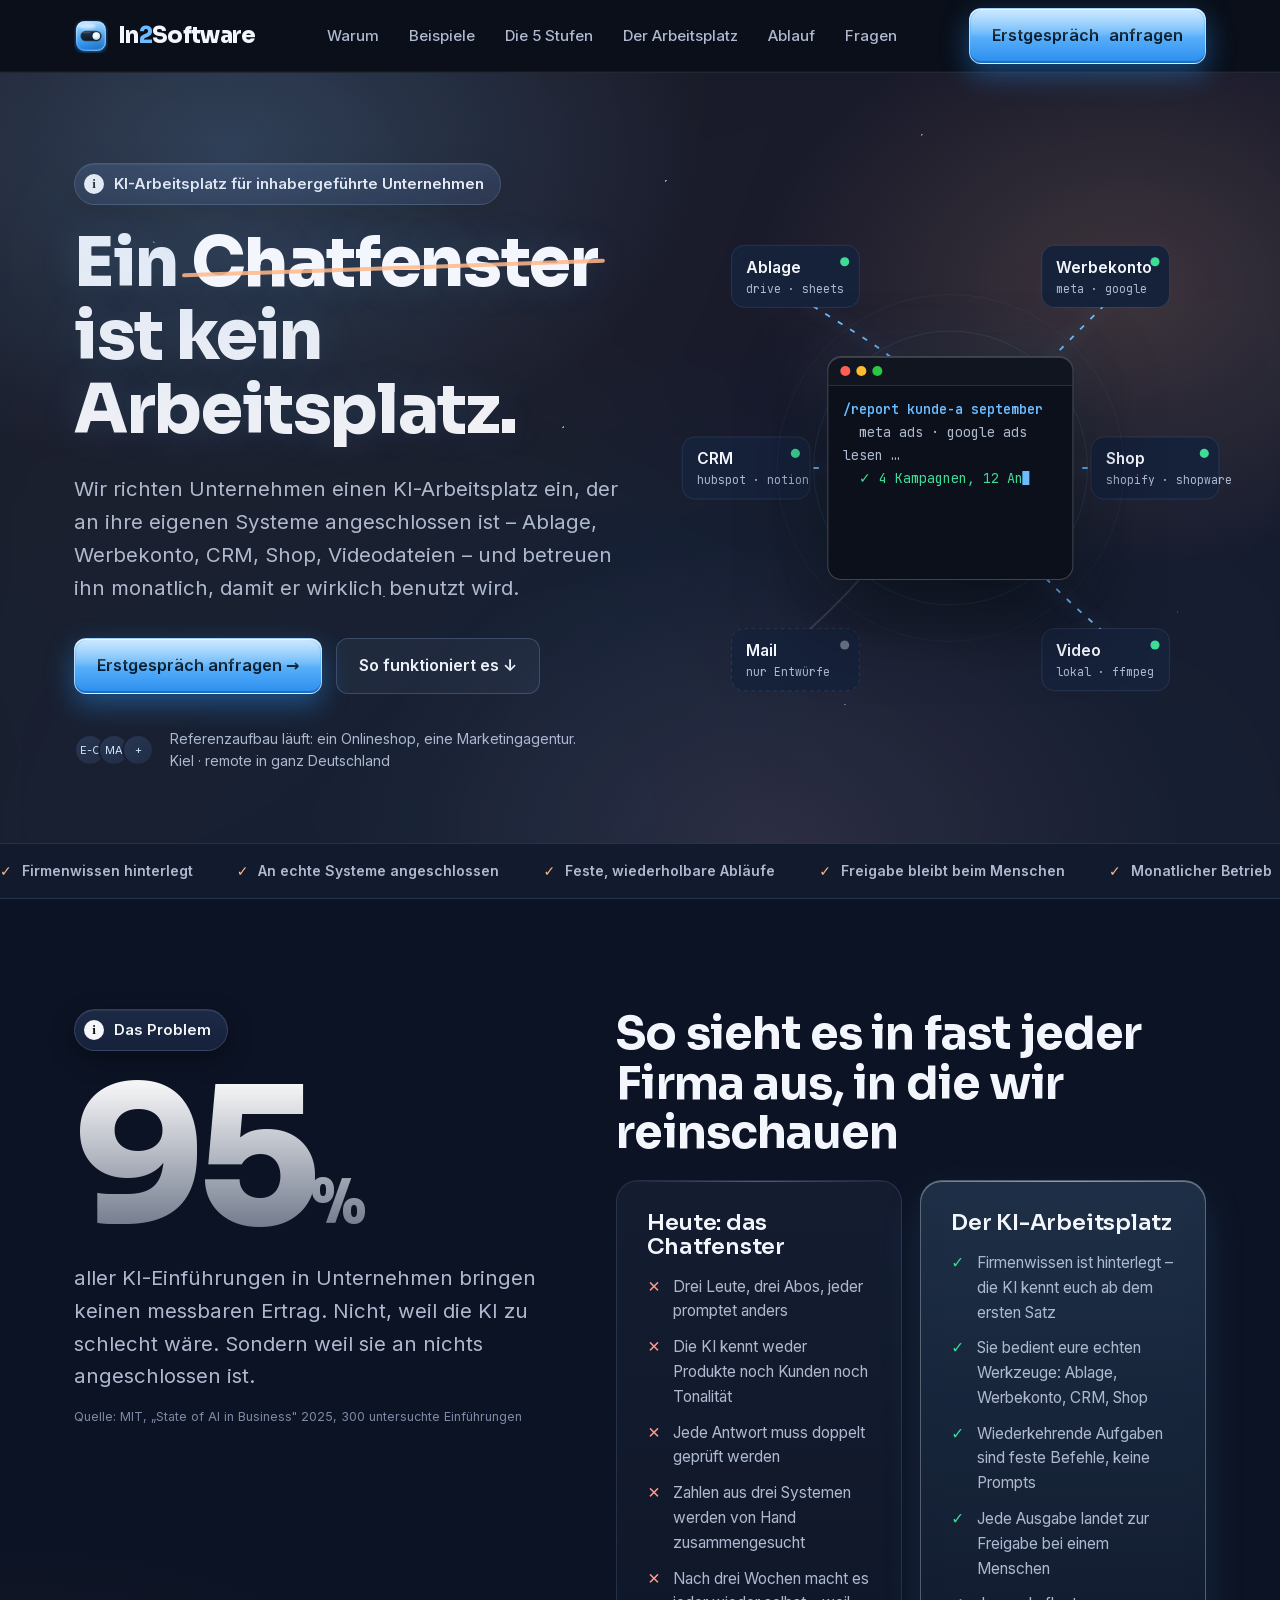
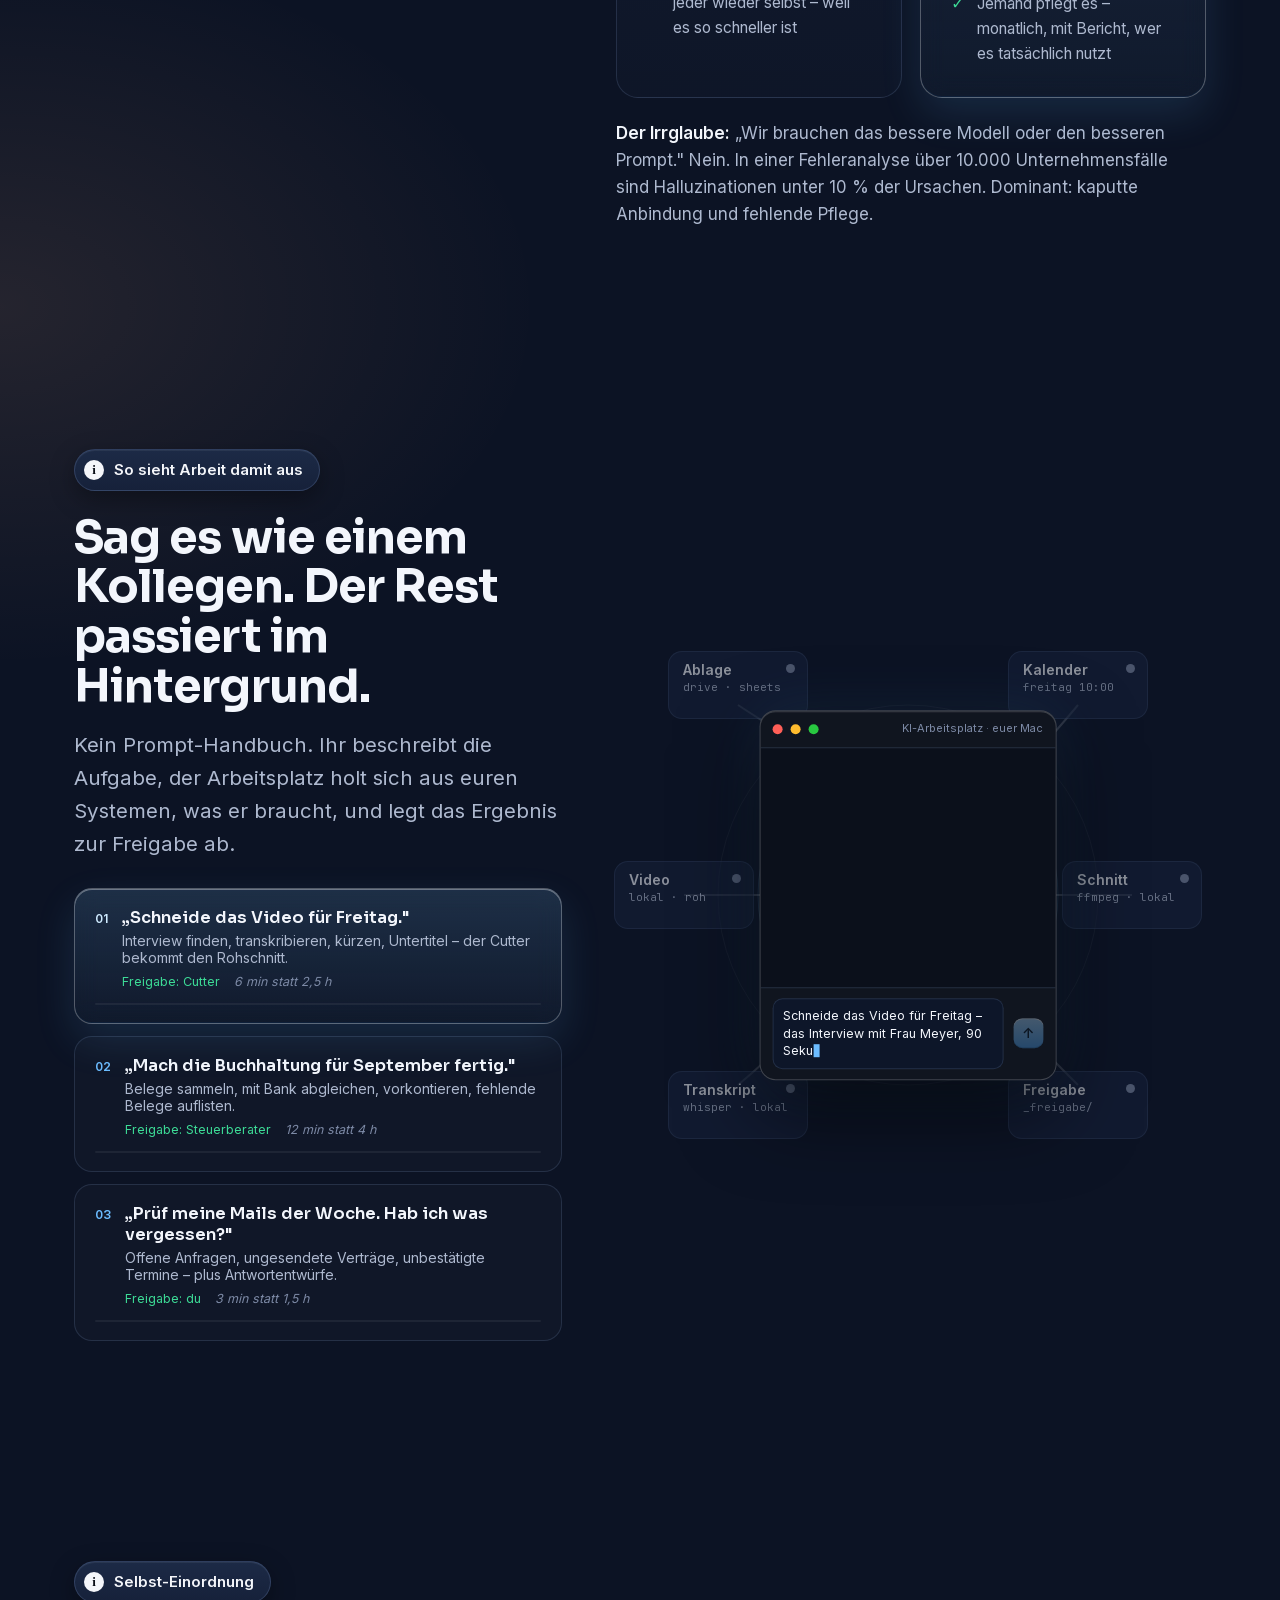
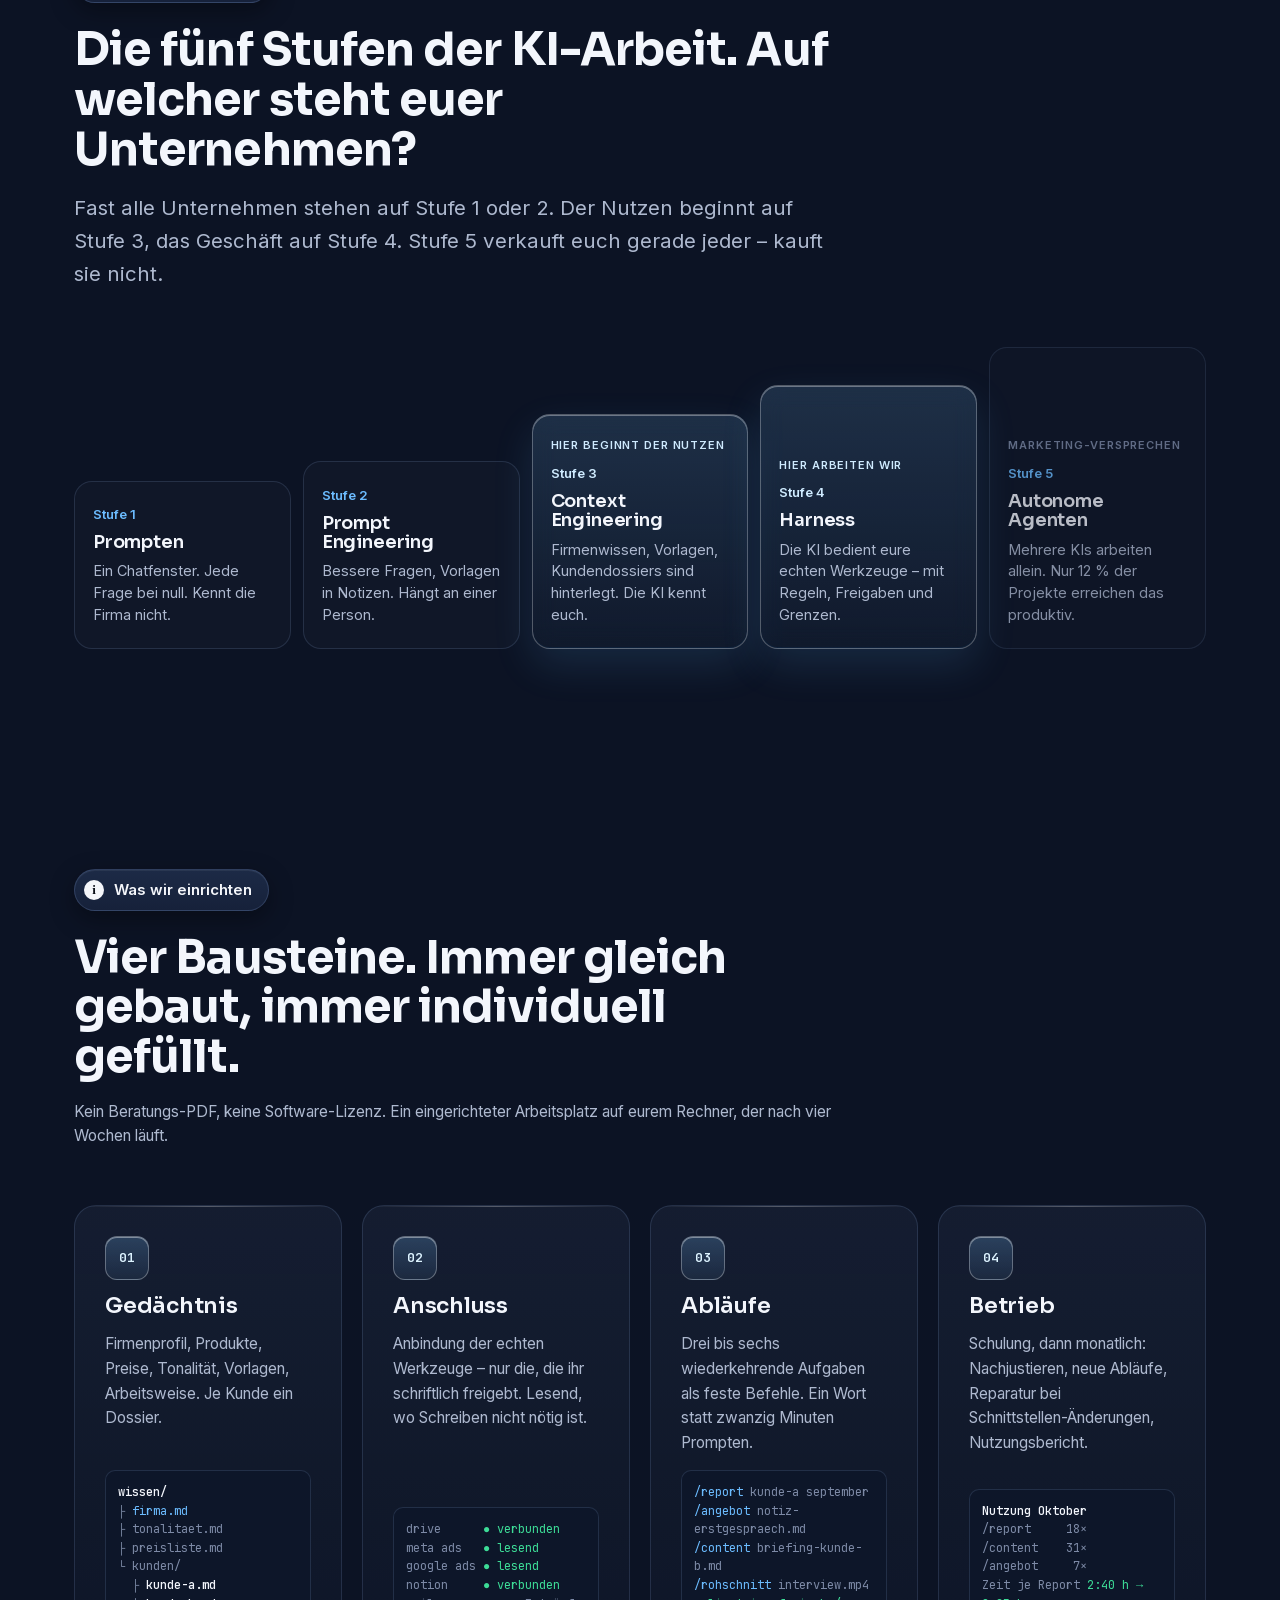
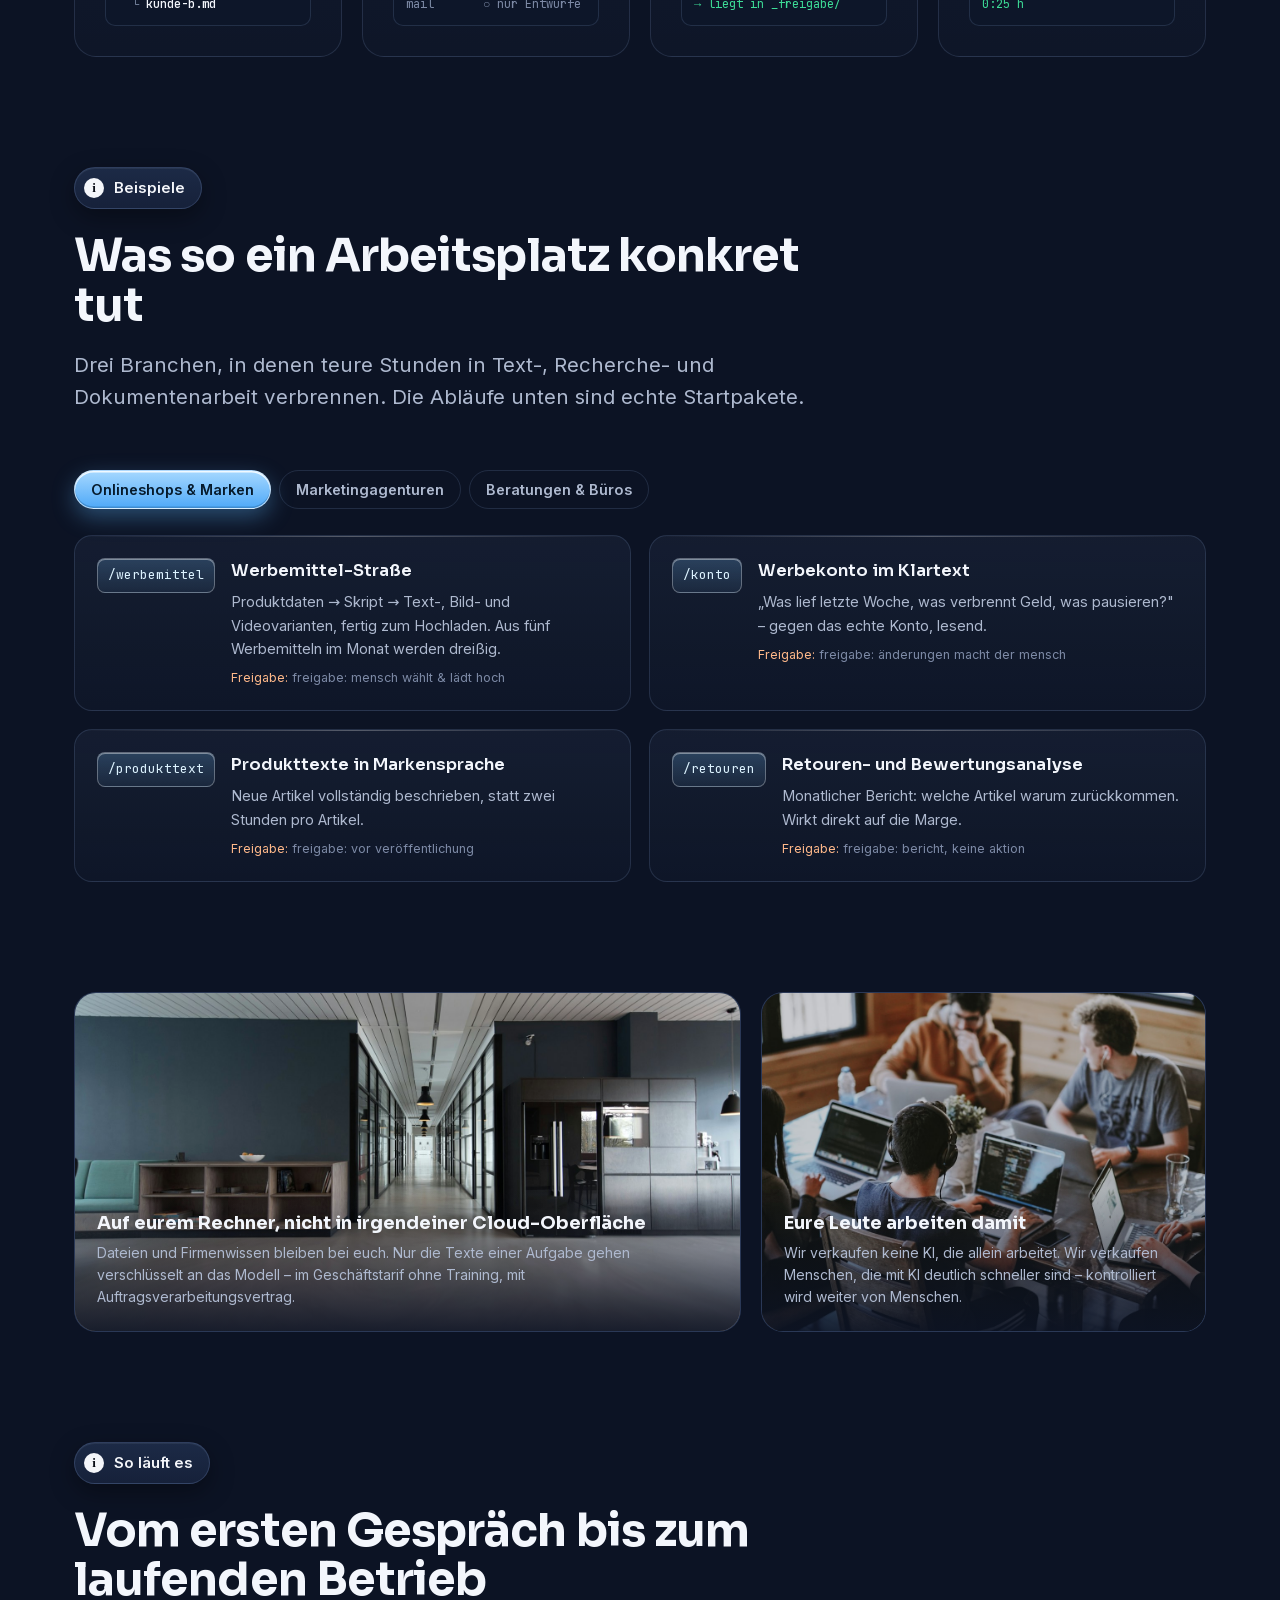
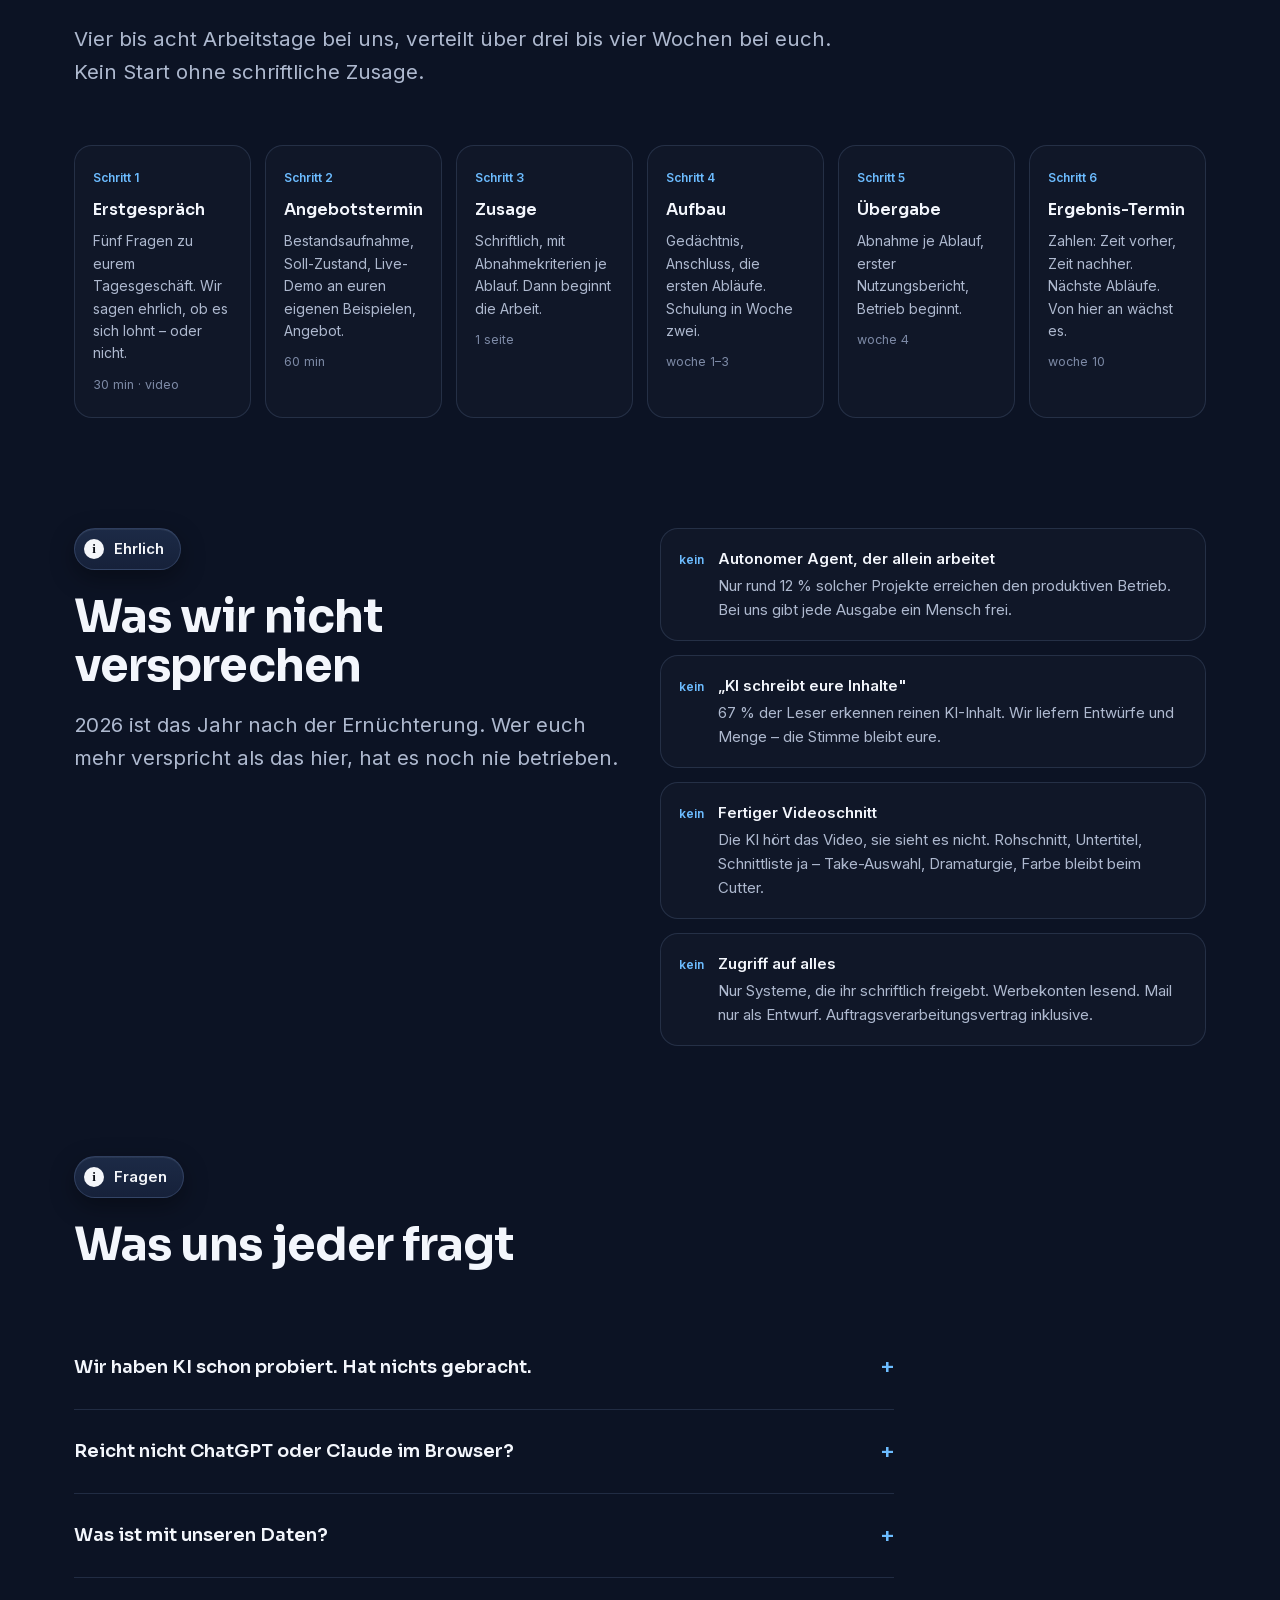
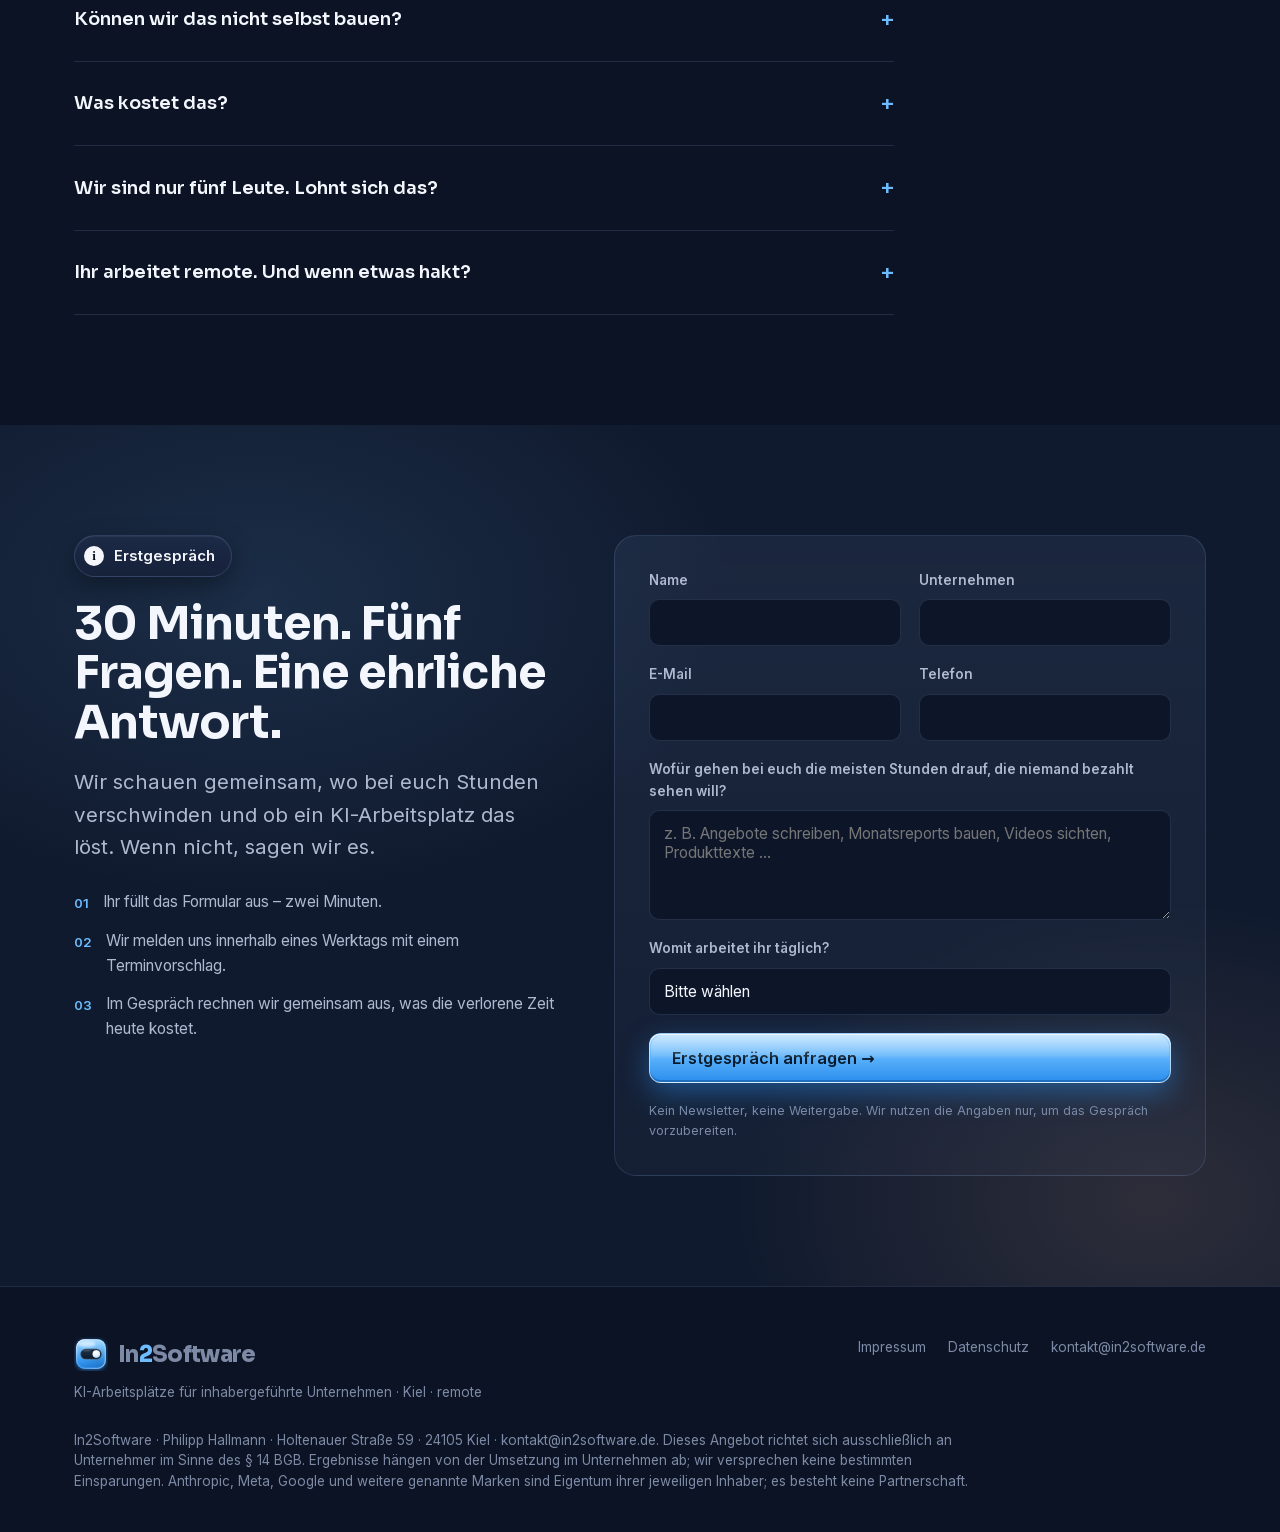
==== commit a19ddab1: "Mobile-Layout: Header, Hero-Terminal, Branchen-Karten; fonts.css-Pfad repariert Co-Authored-By: Clau" ====
--- a/dunkel/index.html
+++ b/dunkel/index.html
@@ -350,6 +350,34 @@
 .rv{opacity:0;transform:translateY(16px);transition:opacity .6s ease,transform .6s ease}
 .rv.in{opacity:1;transform:none}
 @media(prefers-reduced-motion:reduce){.rv{opacity:1;transform:none;transition:none}}
+
+/* ---------- mobile ---------- */
+html{scroll-padding-top:80px}
+@media(max-width:640px){
+  html{scroll-padding-top:68px}
+  .nav{height:60px}
+  .logo{font-size:19px;gap:8px}
+  .logo .mark{width:30px;height:30px}
+  .nav .btn{padding:10px 14px;font-size:14px;white-space:nowrap}
+  .nav .nav-long{display:none}
+  .hero{padding:52px 0 44px}
+  .hero .wrap{gap:36px}
+  .hero p.lead{margin:20px 0 26px}
+  .cta-row .btn{width:100%;justify-content:center}
+  .trust{margin-top:26px;align-items:flex-start}
+  .rig{aspect-ratio:auto;height:auto;max-width:100%}
+  .rig svg{display:none}
+  .term{position:static;transform:none;width:100%;min-height:0;font-size:12.5px}
+  .rig2 .cw{height:400px}
+  .task .meta{flex-wrap:wrap;gap:4px 14px}
+  .big{font-size:clamp(88px,26vw,120px)}
+  .flow .card{grid-template-columns:1fr;gap:12px}
+  .flow code{justify-self:start}
+  .sec-head{margin-bottom:36px}
+  section{padding:64px 0}
+  .band .photo{min-height:280px}
+  form{padding:24px 20px}
+}
 </style>
 </head>
 <body>
@@ -365,7 +393,7 @@
       <li><a href="#ablauf">Ablauf</a></li>
       <li><a href="#faq">Fragen</a></li>
     </ul>
-    <a class="btn btn-primary" href="#kontakt">Erstgespräch anfragen</a>
+    <a class="btn btn-primary" href="#kontakt">Erstgespräch<span class="nav-long"> anfragen</span></a>
   </div>
 </header>
 
--- a/fonts.css
+++ b/fonts.css
@@ -0,0 +1,50 @@
+@font-face{font-family: 'Inter';
+  font-style: normal;
+  font-weight: 400;
+  font-display: swap;
+  src: url('fonts/Inter-400.woff2') format('woff2');}
+@font-face{font-family: 'Inter';
+  font-style: normal;
+  font-weight: 500;
+  font-display: swap;
+  src: url('fonts/Inter-500.woff2') format('woff2');}
+@font-face{font-family: 'Inter';
+  font-style: normal;
+  font-weight: 600;
+  font-display: swap;
+  src: url('fonts/Inter-600.woff2') format('woff2');}
+@font-face{font-family: 'JetBrains Mono';
+  font-style: normal;
+  font-weight: 400;
+  font-display: swap;
+  src: url('fonts/JetBrainsMono-400.woff2') format('woff2');}
+@font-face{font-family: 'JetBrains Mono';
+  font-style: normal;
+  font-weight: 500;
+  font-display: swap;
+  src: url('fonts/JetBrainsMono-500.woff2') format('woff2');}
+@font-face{font-family: 'JetBrains Mono';
+  font-style: normal;
+  font-weight: 600;
+  font-display: swap;
+  src: url('fonts/JetBrainsMono-600.woff2') format('woff2');}
+@font-face{font-family: 'Sora';
+  font-style: normal;
+  font-weight: 500;
+  font-display: swap;
+  src: url('fonts/Sora-500.woff2') format('woff2');}
+@font-face{font-family: 'Sora';
+  font-style: normal;
+  font-weight: 600;
+  font-display: swap;
+  src: url('fonts/Sora-600.woff2') format('woff2');}
+@font-face{font-family: 'Sora';
+  font-style: normal;
+  font-weight: 700;
+  font-display: swap;
+  src: url('fonts/Sora-700.woff2') format('woff2');}
+@font-face{font-family: 'Sora';
+  font-style: normal;
+  font-weight: 800;
+  font-display: swap;
+  src: url('fonts/Sora-800.woff2') format('woff2');}
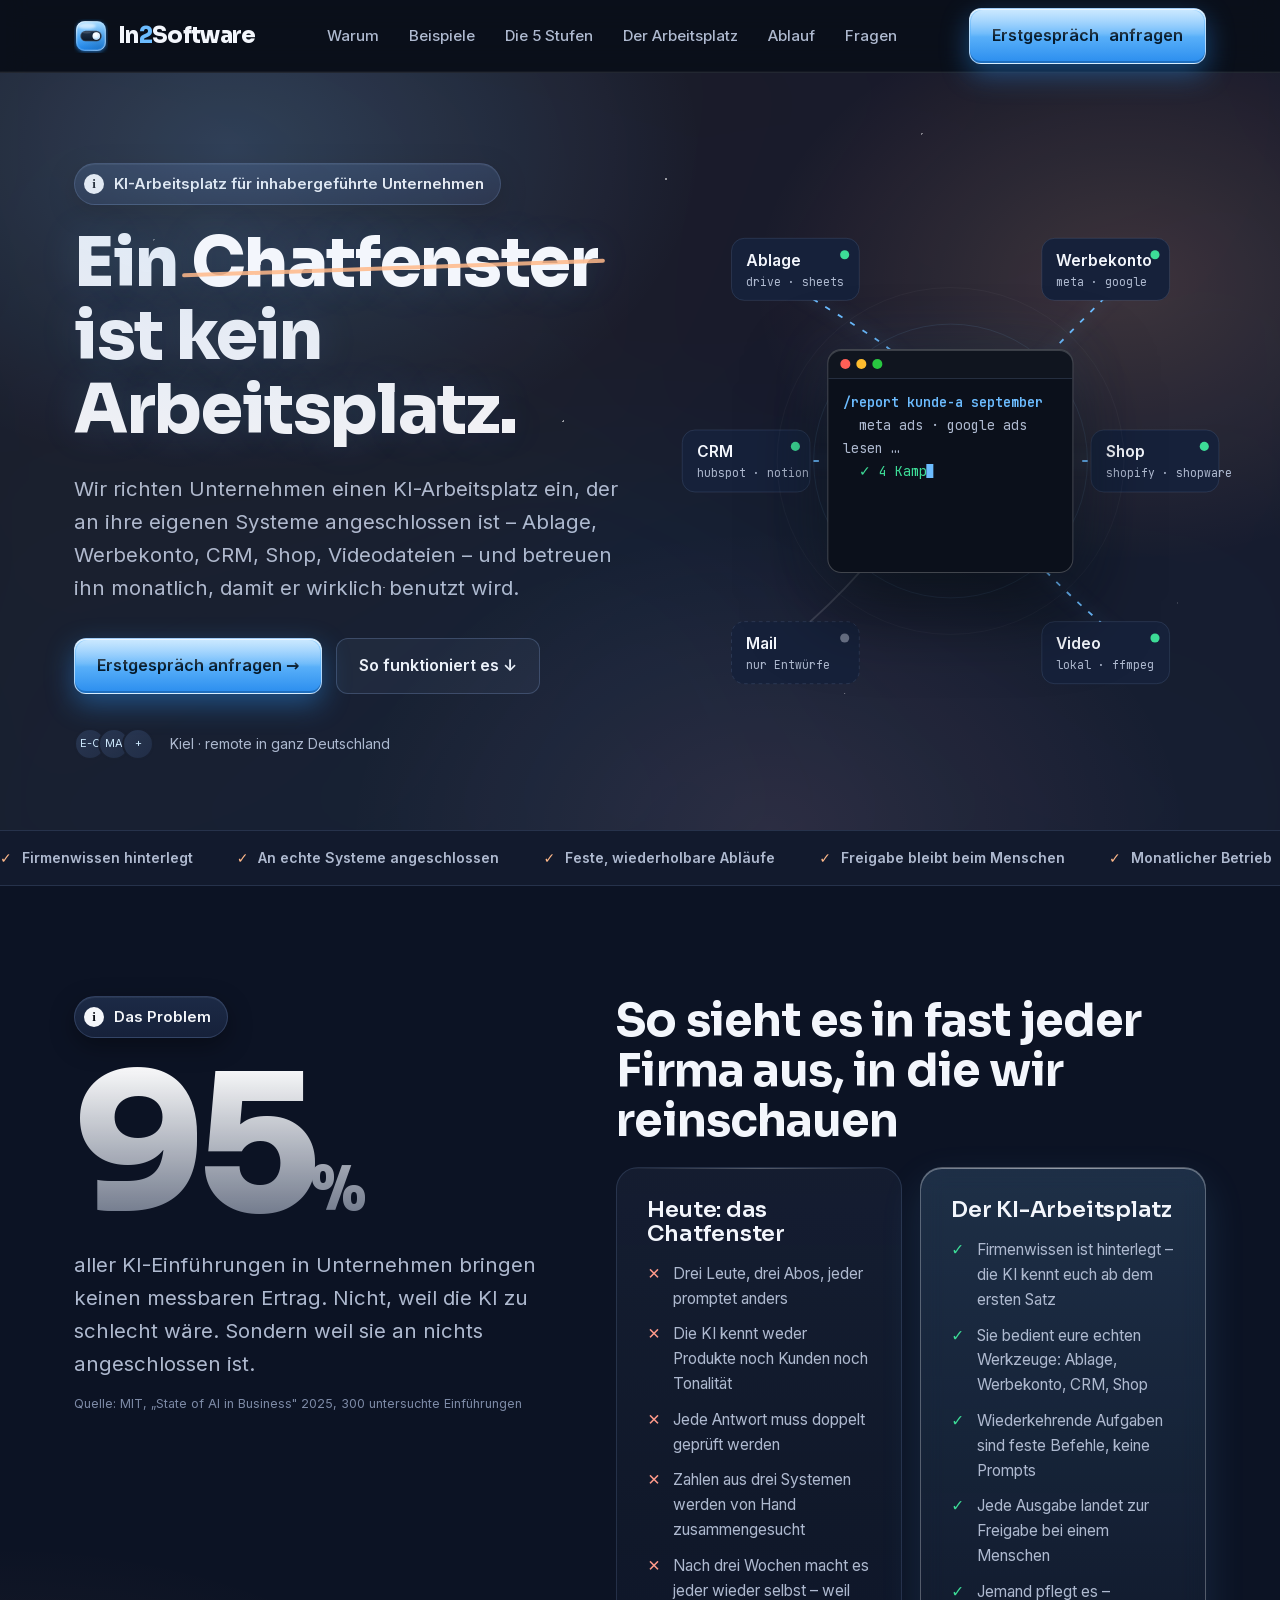
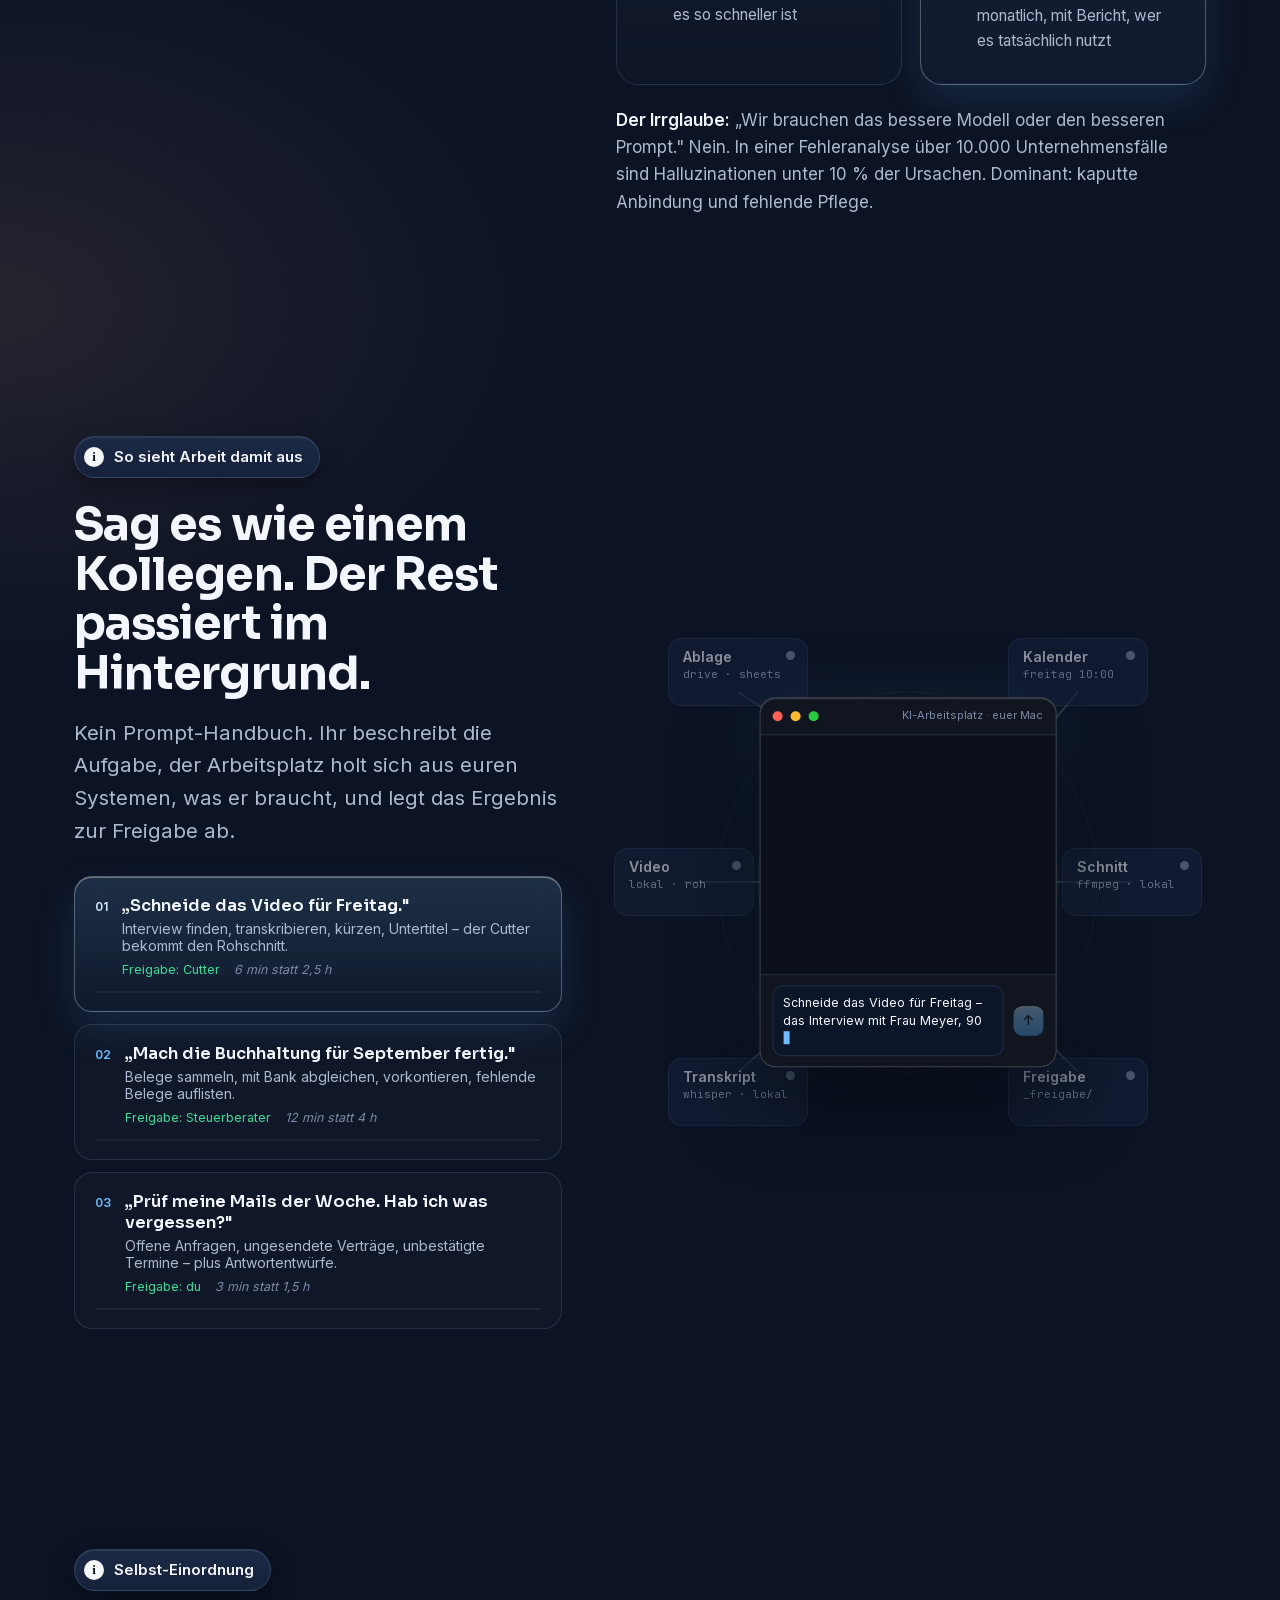
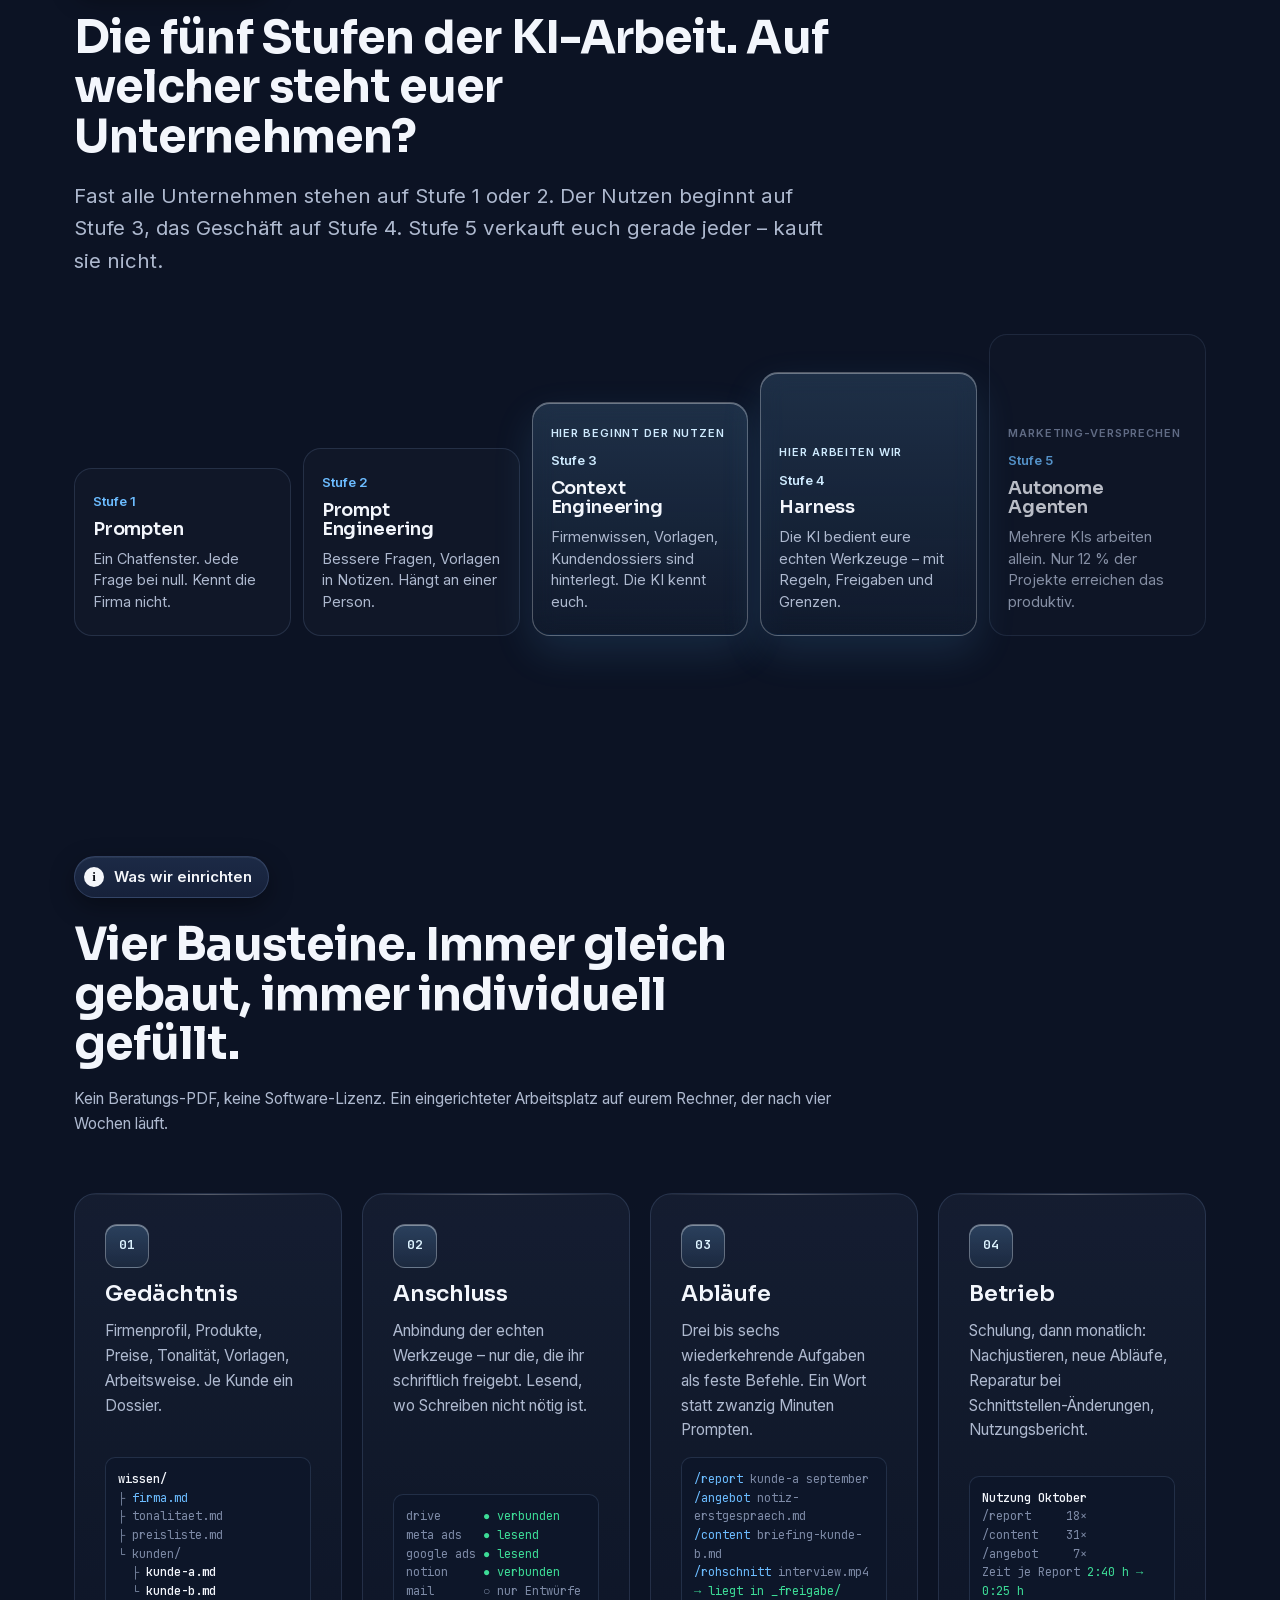
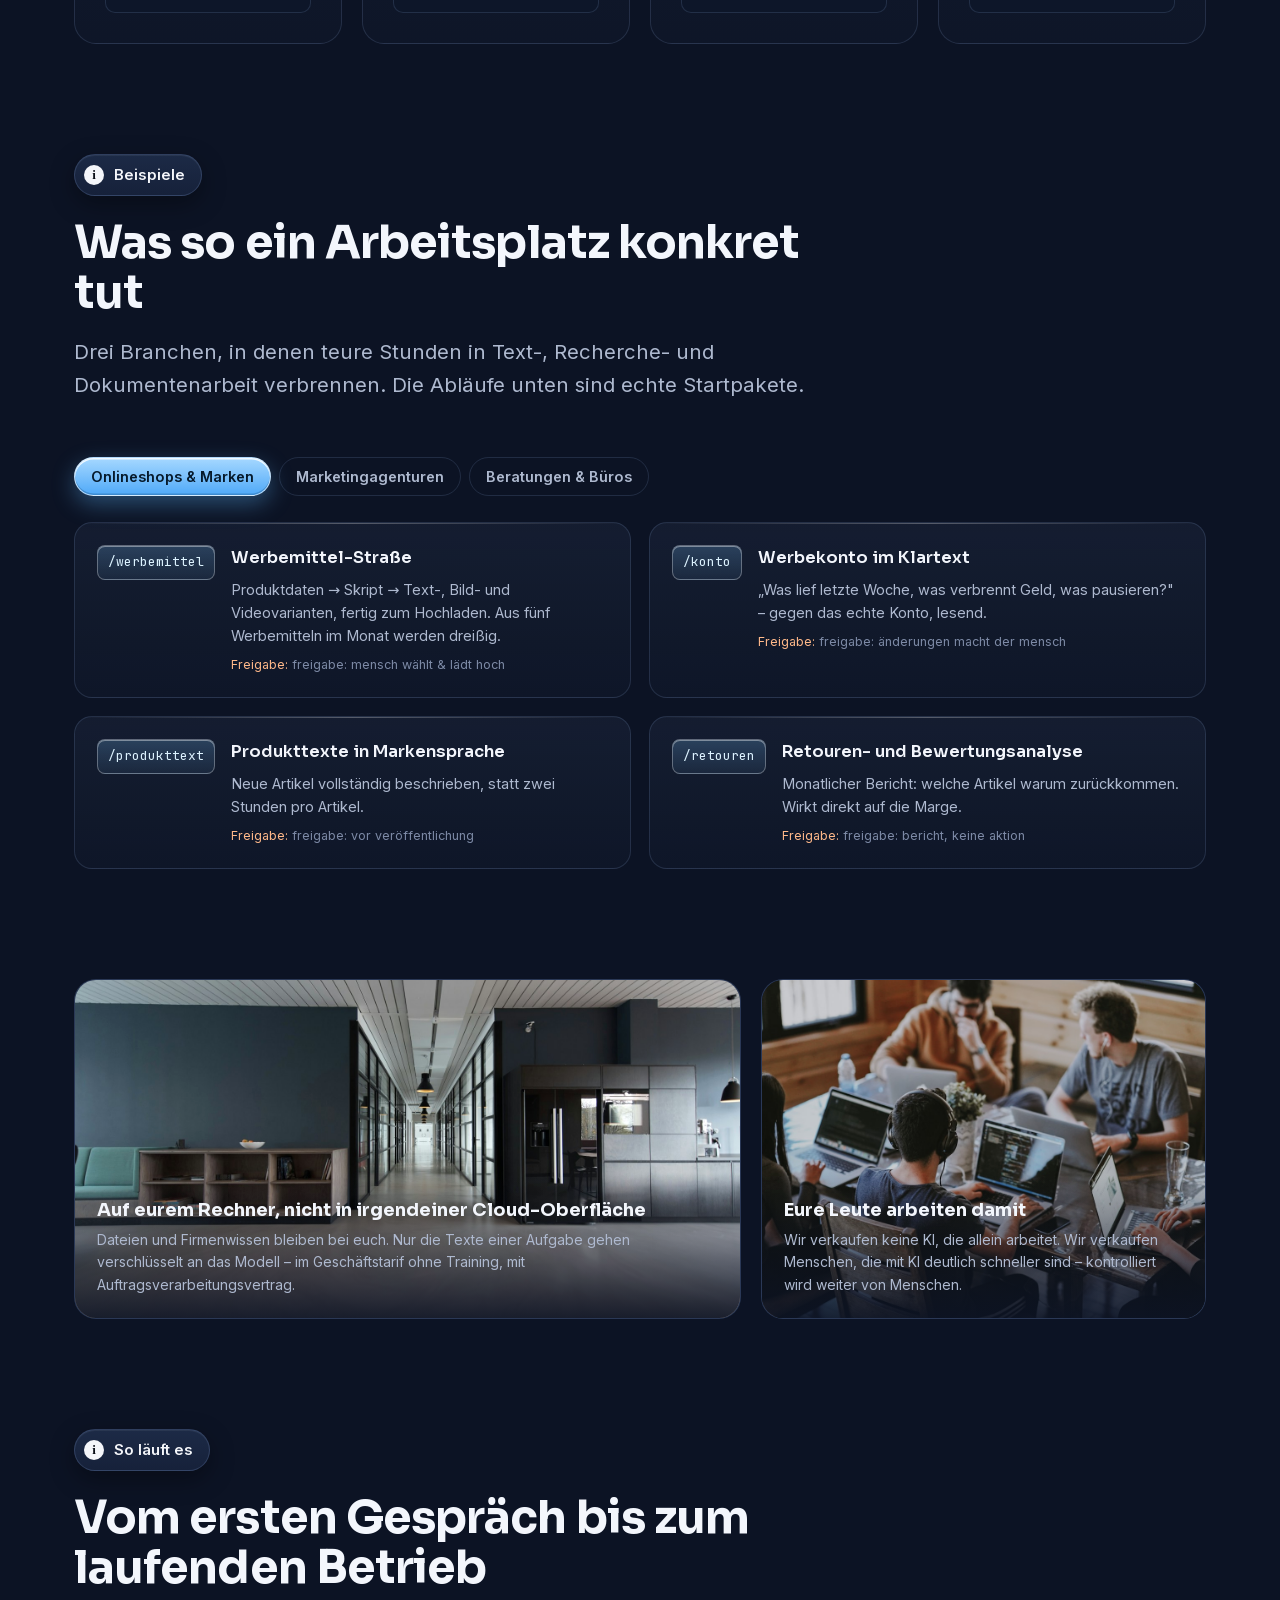
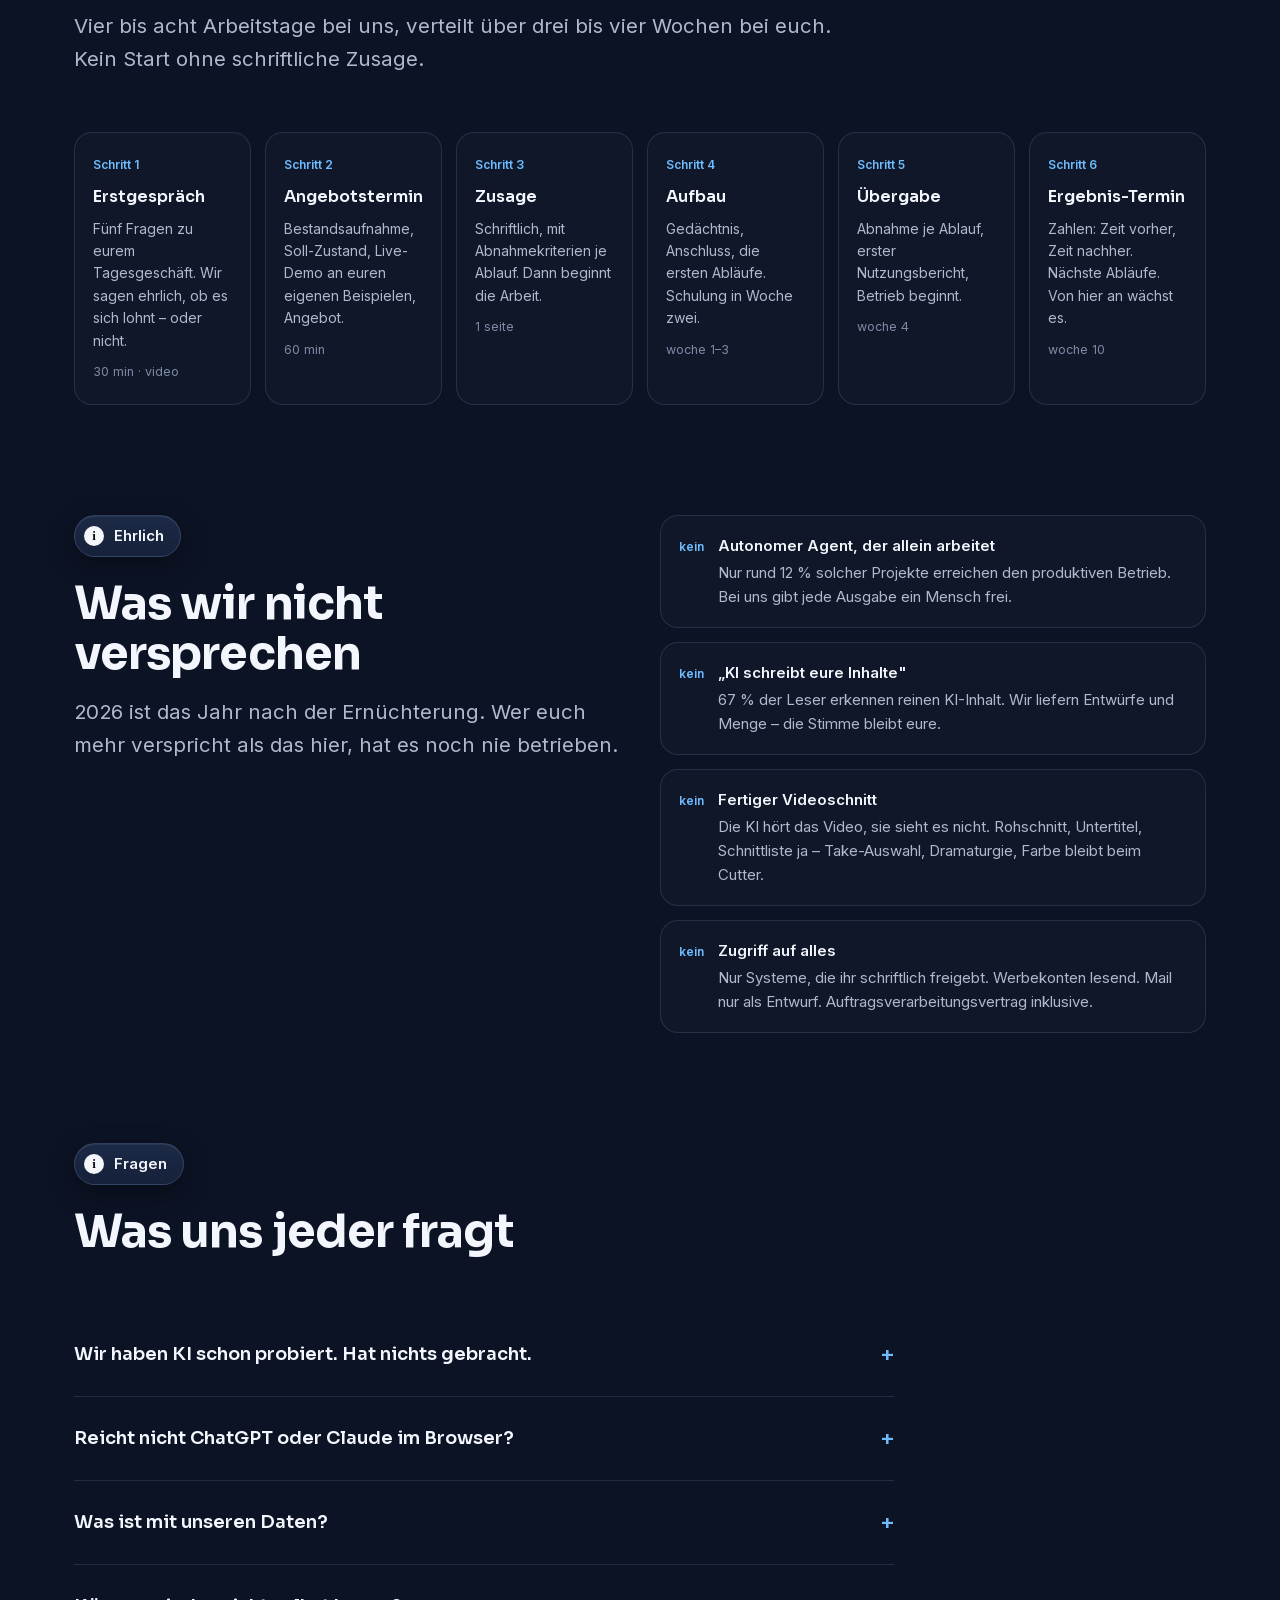
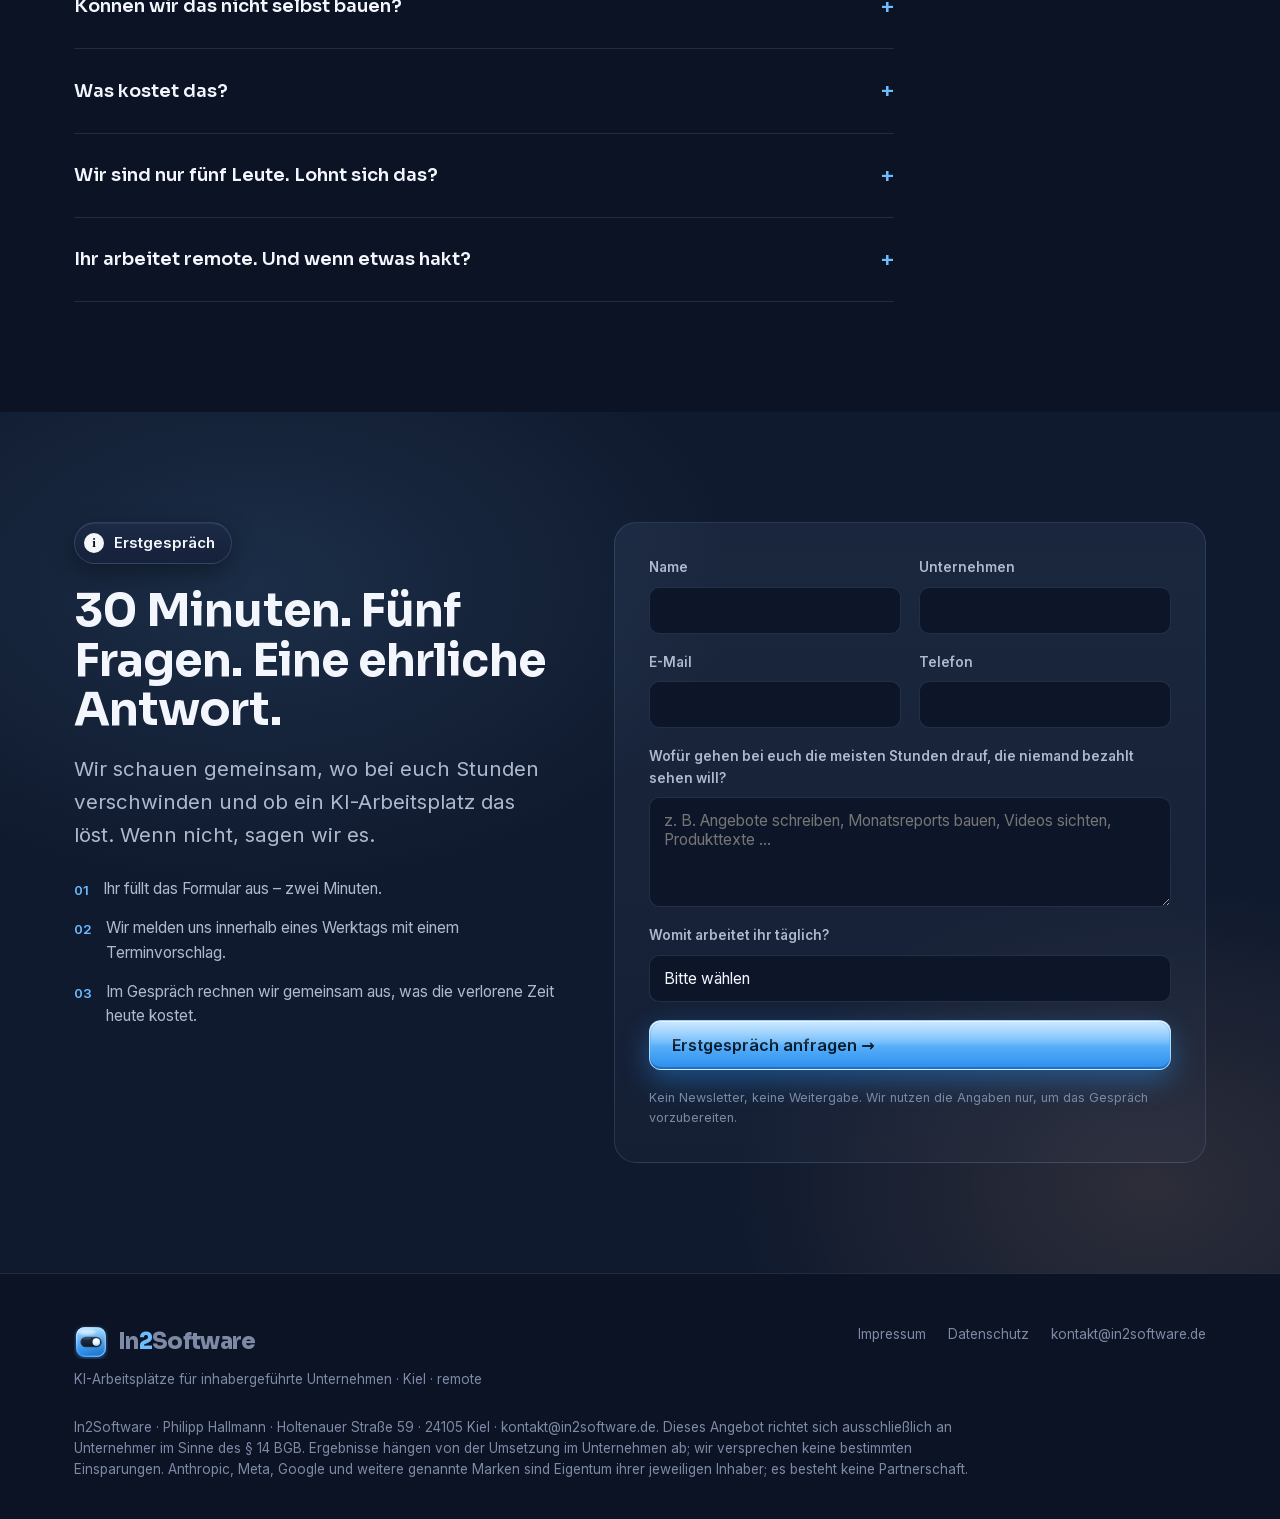
==== commit ca1e17c2: "Unbelegte Referenzbehauptung aus den Entwurfsfassungen entfernt "Referenzaufbau läuft: ein Onlinesho" ====
--- a/dunkel/index.html
+++ b/dunkel/index.html
@@ -413,7 +413,7 @@
       </div>
       <div class="trust">
         <div class="dots"><span>E-C</span><span>MA</span><span>+</span></div>
-        <div>Referenzaufbau läuft: ein Onlineshop, eine Marketingagentur.<br>Kiel · remote in ganz Deutschland</div>
+        <div>Kiel · remote in ganz Deutschland</div>
       </div>
     </div>
 
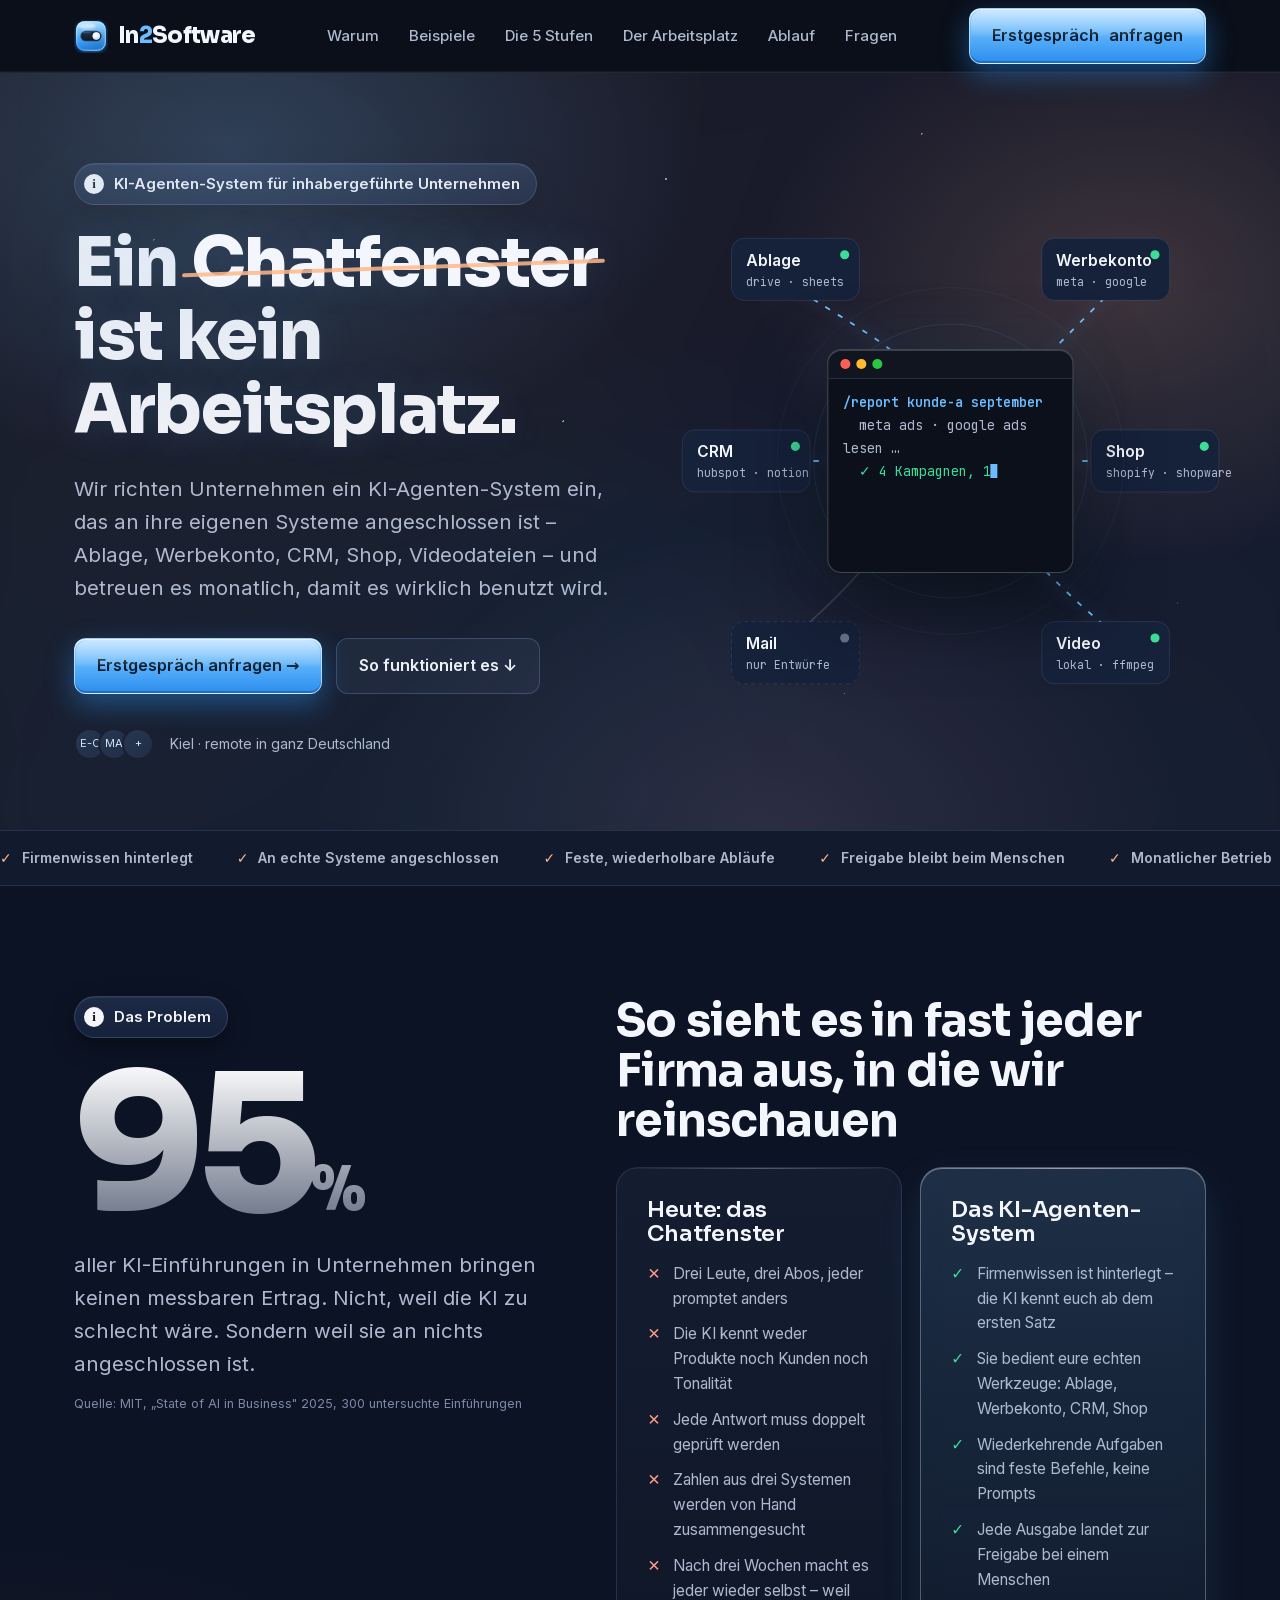
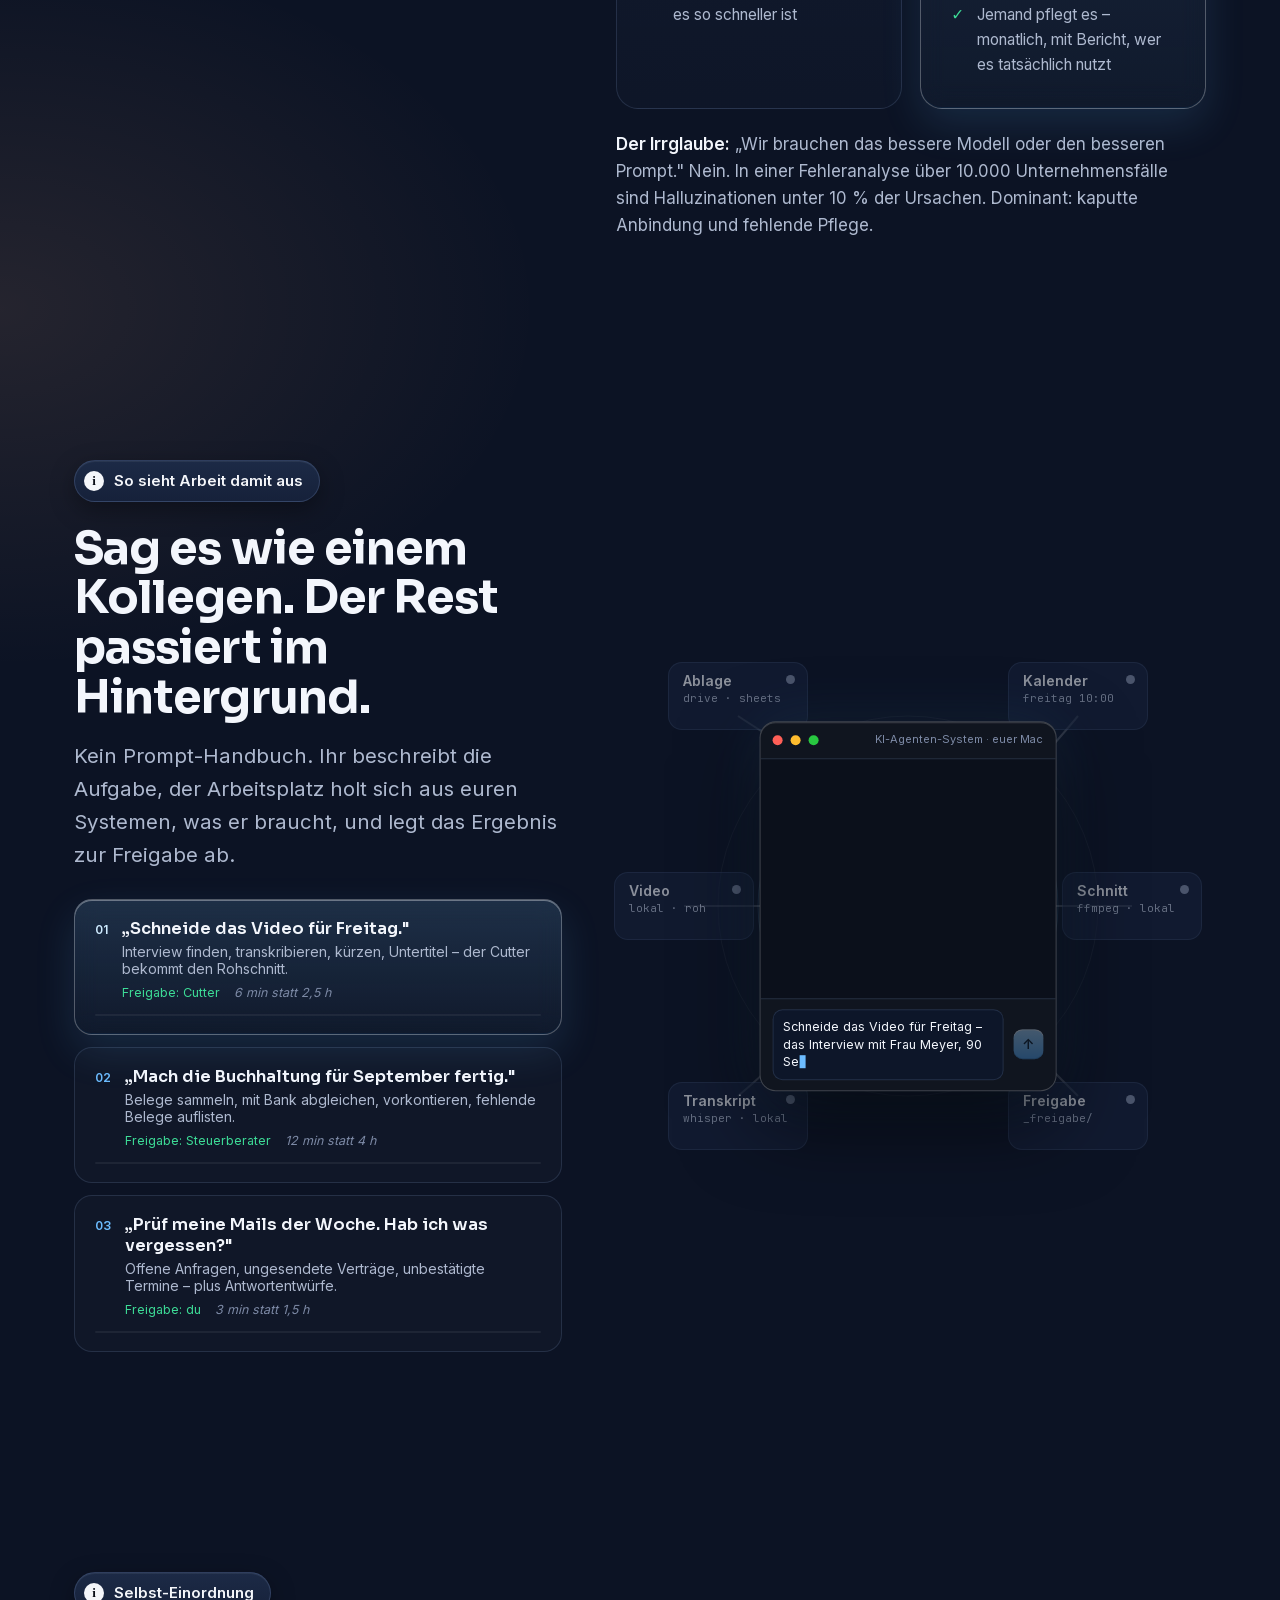
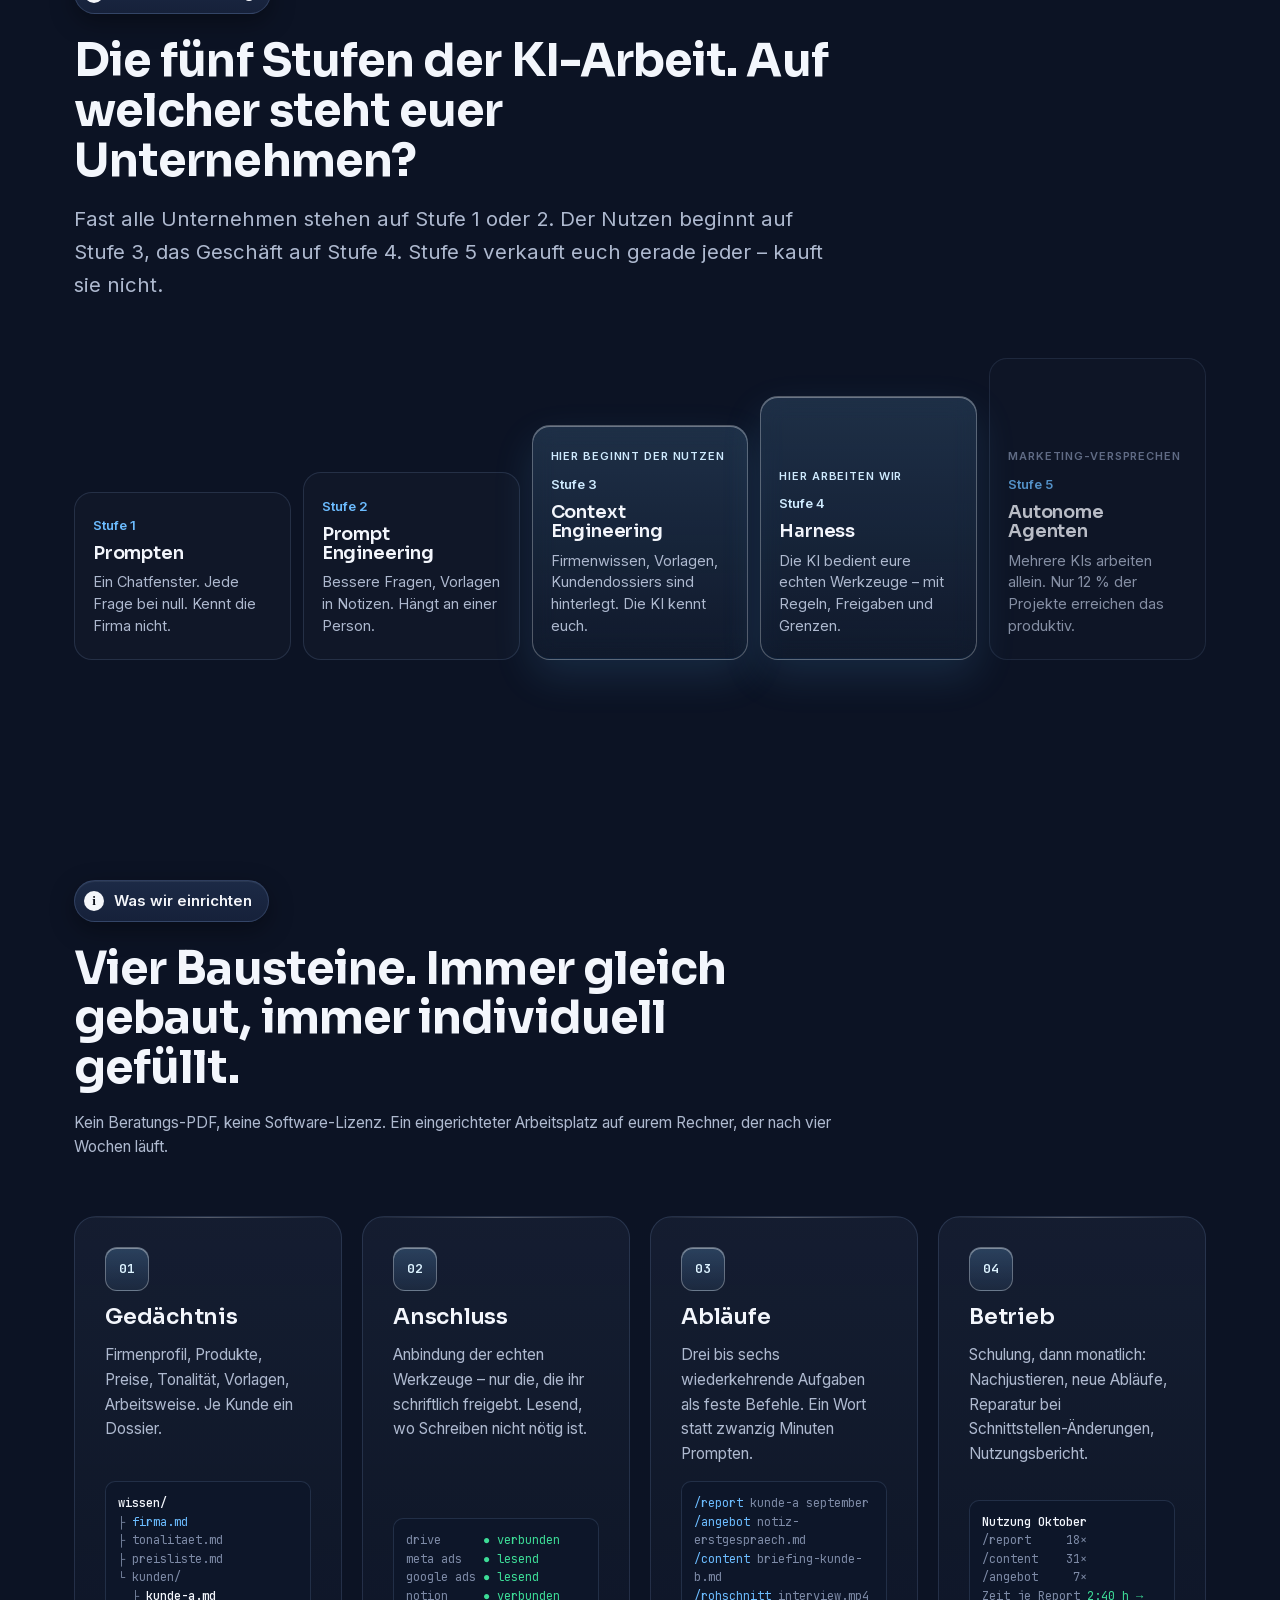
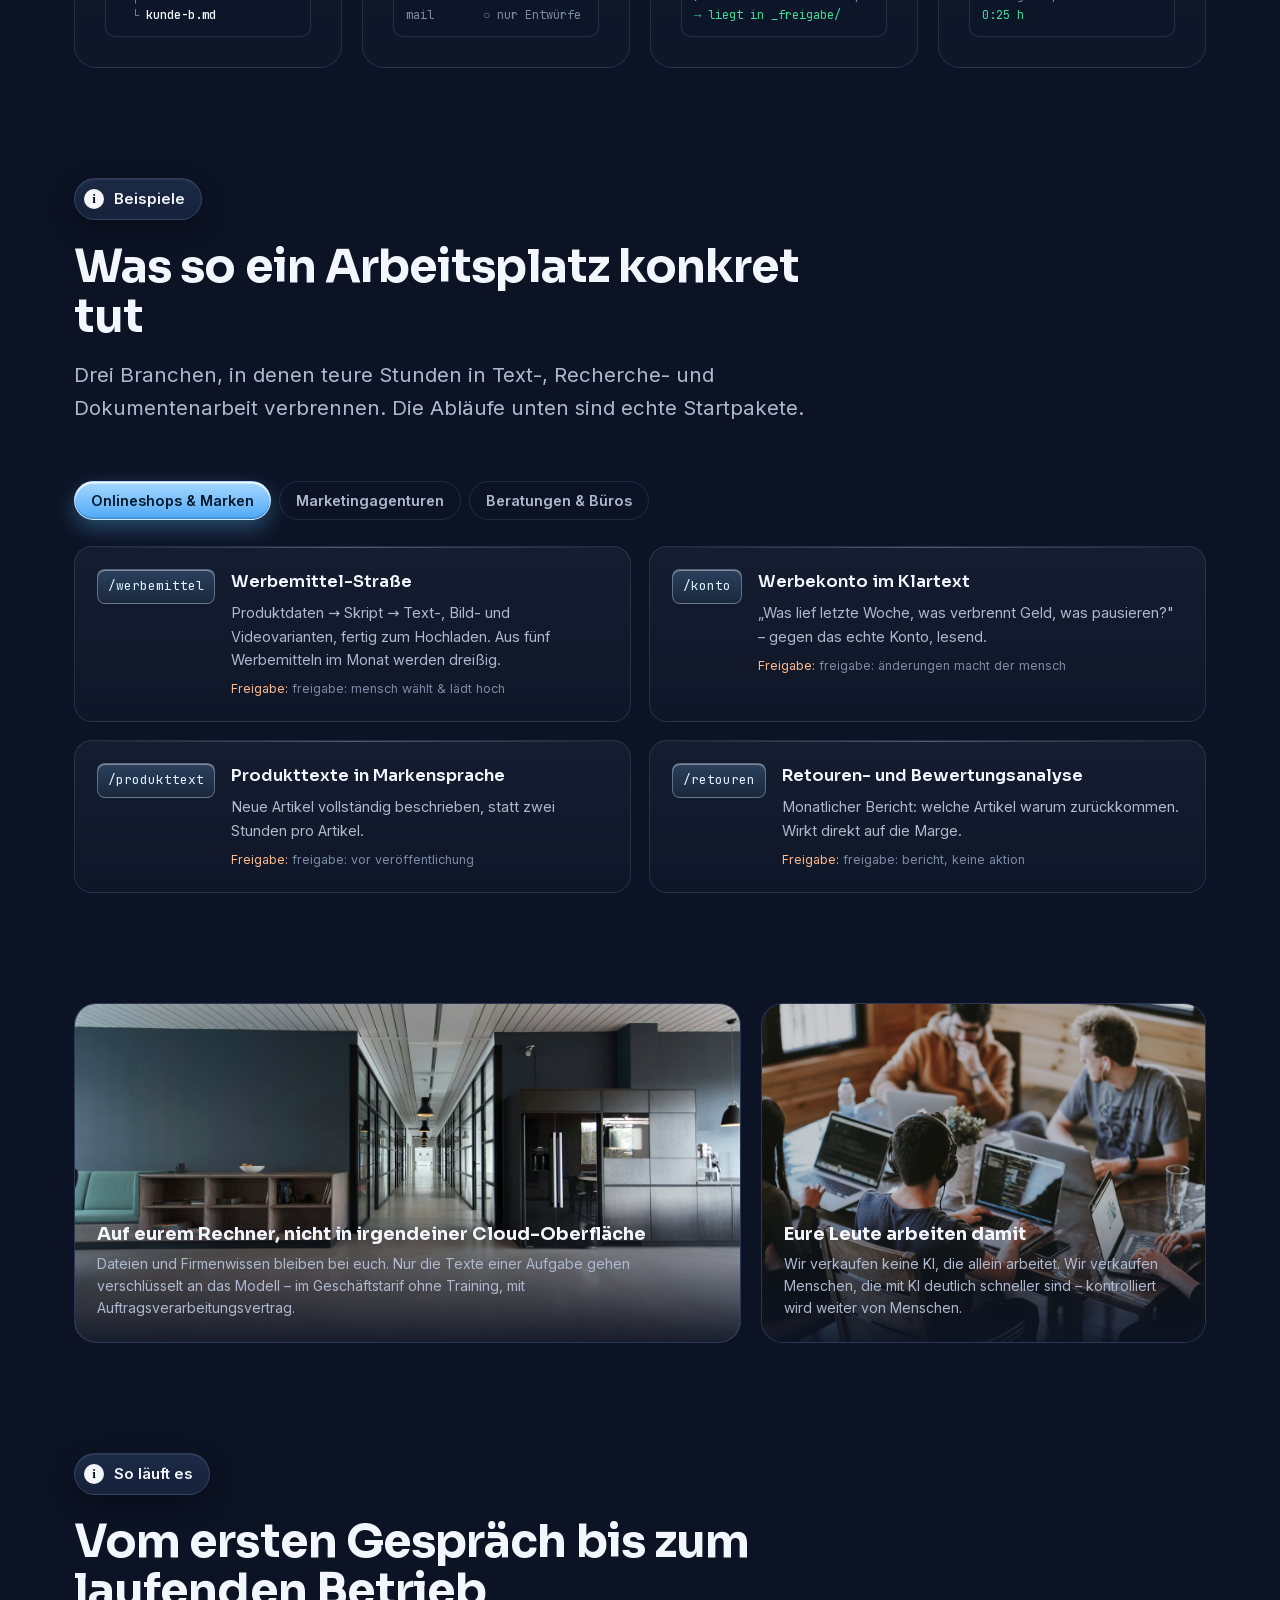
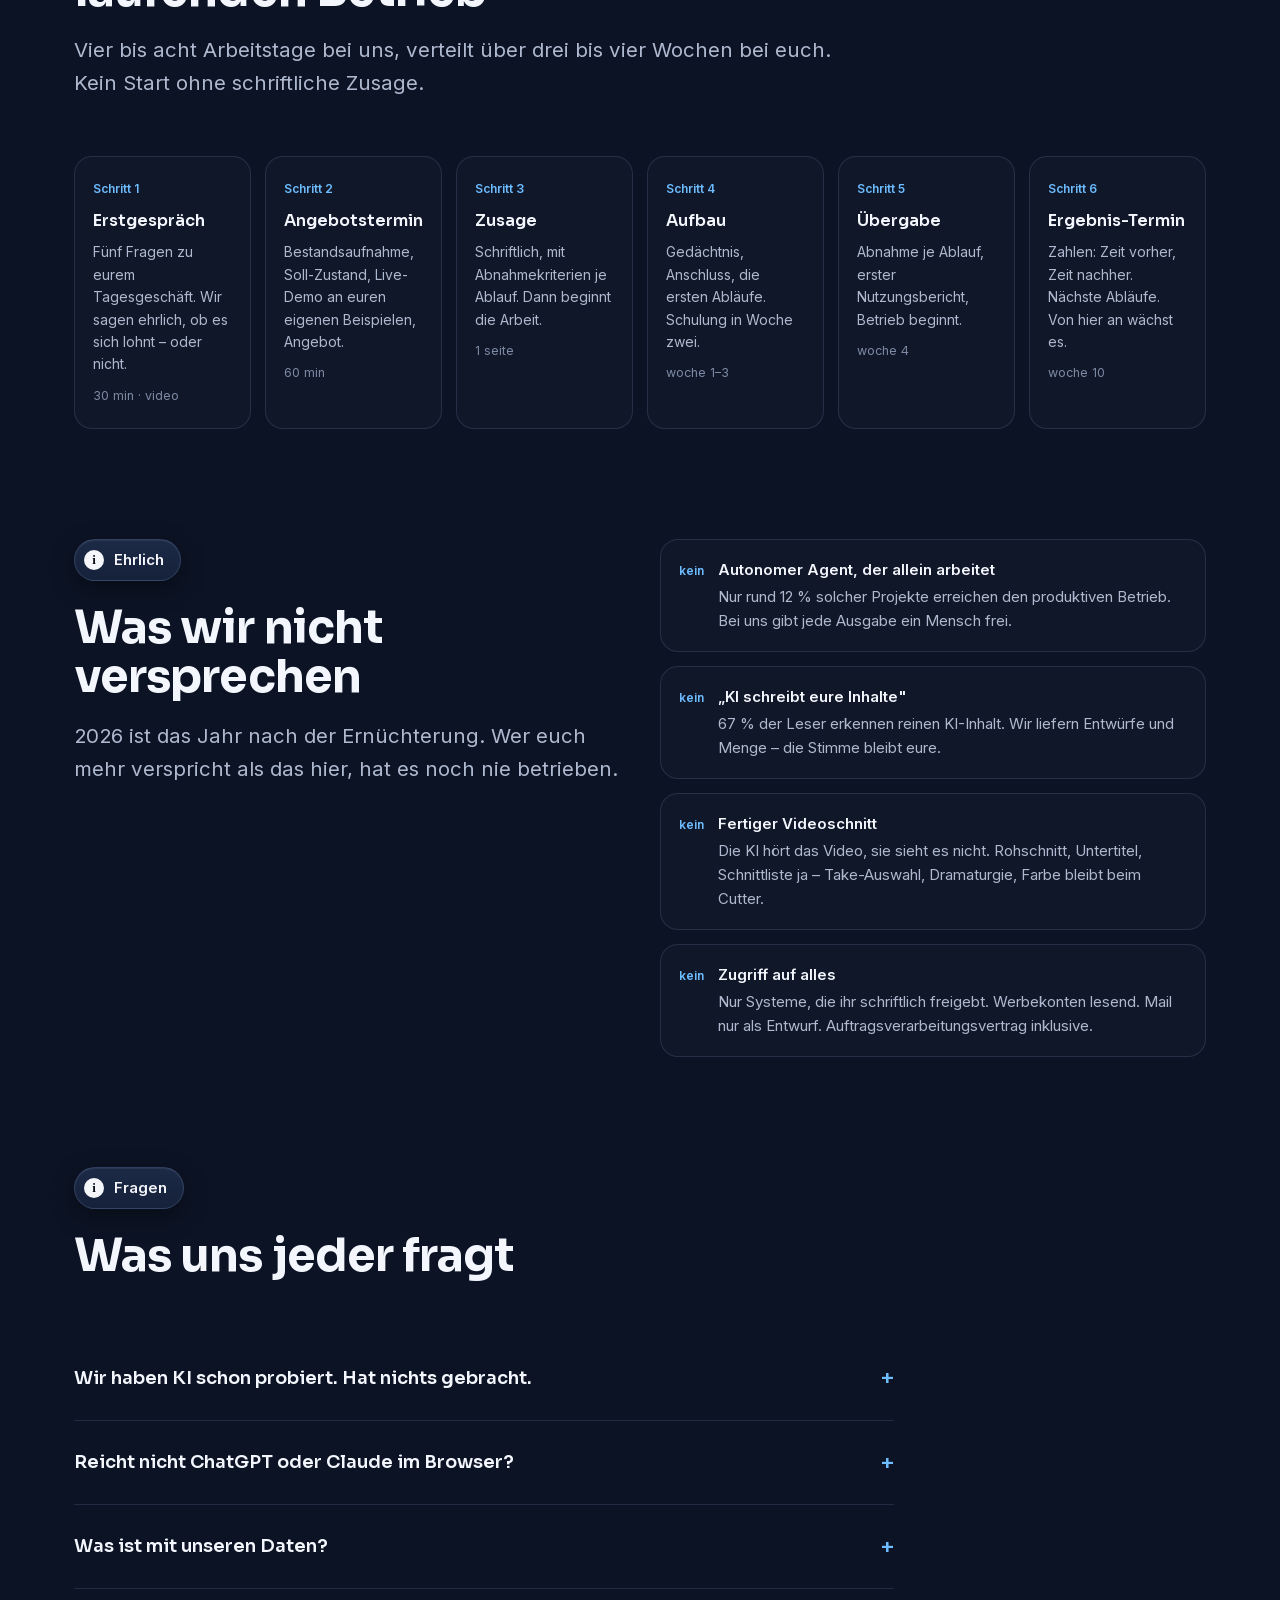
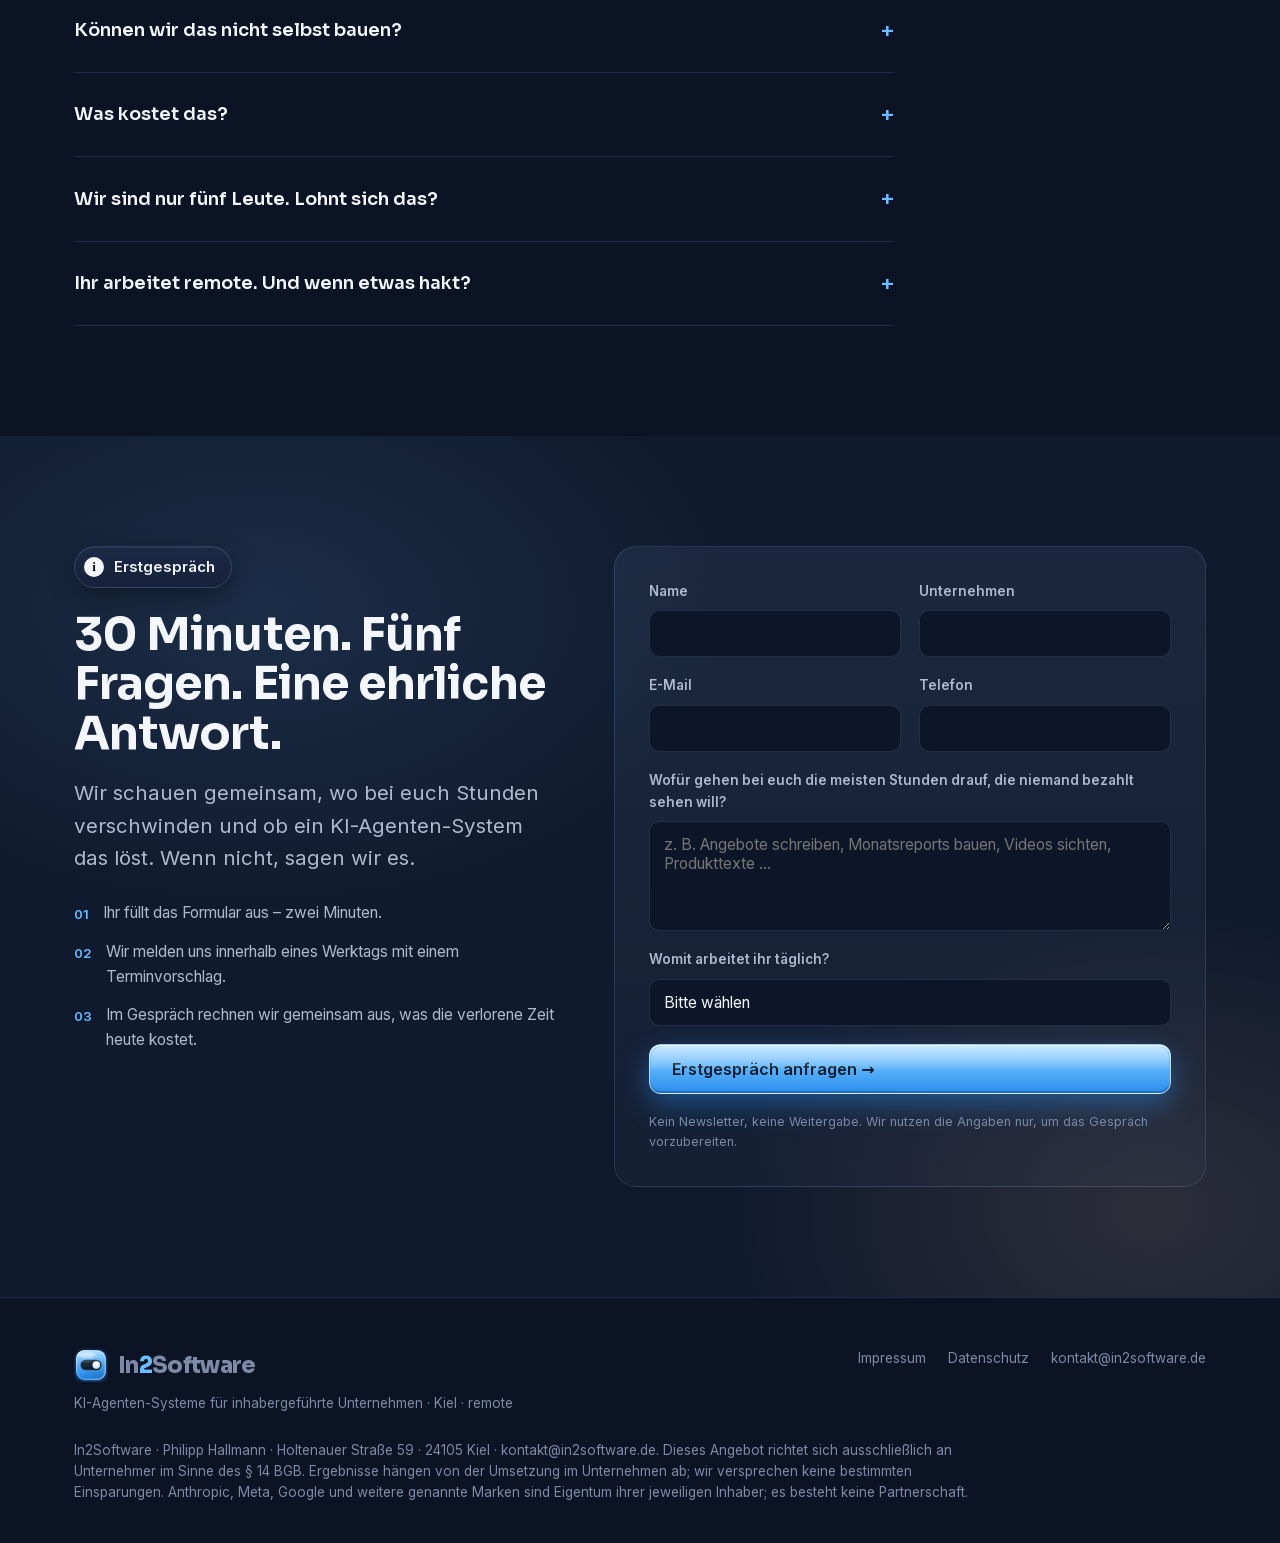
==== commit d17ea811: "Umbenennung KI-Arbeitsplatz -> KI-Agenten-System (#106) Co-Authored-By: Claude Opus 5.5 (1M context)" ====
--- a/dunkel/index.html
+++ b/dunkel/index.html
@@ -4,7 +4,7 @@
 <meta charset="utf-8">
 <meta name="viewport" content="width=device-width, initial-scale=1">
 <title>In2Software — Ein Chatfenster ist kein Arbeitsplatz</title>
-<meta name="description" content="Wir richten Unternehmen einen KI-Arbeitsplatz ein, der an ihre eigenen Systeme angeschlossen ist – und betreuen ihn monatlich, damit er wirklich benutzt wird.">
+<meta name="description" content="Wir richten Unternehmen ein KI-Agenten-System ein, das an ihre eigenen Systeme angeschlossen ist – und betreuen es monatlich, damit es wirklich benutzt wird.">
 <link rel="icon" type="image/svg+xml" href="../brand/favicon.svg">
 <link rel="stylesheet" href="../fonts.css">
 <style>
@@ -404,9 +404,9 @@
   <div class="hero-bg"></div><div class="aurora"></div><div class="sparkles" aria-hidden="true"></div>
   <div class="wrap">
     <div>
-      <span class="eyebrow">KI-Arbeitsplatz für inhabergeführte Unternehmen</span>
+      <span class="eyebrow">KI-Agenten-System für inhabergeführte Unternehmen</span>
       <h1>Ein <span class="strike">Chatfenster</span> ist kein Arbeitsplatz.</h1>
-      <p class="lead">Wir richten Unternehmen einen KI-Arbeitsplatz ein, der an ihre eigenen Systeme angeschlossen ist – Ablage, Werbekonto, CRM, Shop, Videodateien – und betreuen ihn monatlich, damit er wirklich benutzt wird.</p>
+      <p class="lead">Wir richten Unternehmen ein KI-Agenten-System ein, das an ihre eigenen Systeme angeschlossen ist – Ablage, Werbekonto, CRM, Shop, Videodateien – und betreuen es monatlich, damit es wirklich benutzt wird.</p>
       <div class="cta-row">
         <a class="btn btn-primary" href="#kontakt">Erstgespräch anfragen →</a>
         <a class="btn btn-ghost" href="#bausteine">So funktioniert es ↓</a>
@@ -474,7 +474,7 @@
           </ul>
         </div>
         <div class="card good">
-          <h3>Der KI-Arbeitsplatz</h3>
+          <h3>Das KI-Agenten-System</h3>
           <ul>
             <li>Firmenwissen ist hinterlegt – die KI kennt euch ab dem ersten Satz</li>
             <li>Sie bedient eure echten Werkzeuge: Ablage, Werbekonto, CRM, Shop</li>
@@ -520,7 +520,7 @@
       <div class="hn" style="left:7.1%;top:81.4%"><b></b><small></small><i></i></div>
       <div class="hn" style="left:67.9%;top:81.4%"><b></b><small></small><i></i></div>
       <div class="cw">
-        <div class="top"><i></i><i></i><i></i><span>KI-Arbeitsplatz · euer Mac</span></div>
+        <div class="top"><i></i><i></i><i></i><span>KI-Agenten-System · euer Mac</span></div>
         <div class="log" id="cwlog"></div>
         <div class="in"><div class="box" id="cwbox"><span class="ph">Beschreib die Aufgabe wie einem Kollegen …</span></div><div class="send off" id="cwsend">↑</div></div>
       </div>
@@ -692,7 +692,7 @@
     <div class="rv">
       <span class="eyebrow">Erstgespräch</span>
       <h2>30 Minuten. Fünf Fragen. Eine ehrliche Antwort.</h2>
-      <p class="lead" style="margin-top:18px">Wir schauen gemeinsam, wo bei euch Stunden verschwinden und ob ein KI-Arbeitsplatz das löst. Wenn nicht, sagen wir es.</p>
+      <p class="lead" style="margin-top:18px">Wir schauen gemeinsam, wo bei euch Stunden verschwinden und ob ein KI-Agenten-System das löst. Wenn nicht, sagen wir es.</p>
       <ul class="steps-list">
         <li><span class="n">01</span><span>Ihr füllt das Formular aus – zwei Minuten.</span></li>
         <li><span class="n">02</span><span>Wir melden uns innerhalb eines Werktags mit einem Terminvorschlag.</span></li>
@@ -724,7 +724,7 @@
 <footer>
   <div class="wrap">
     <div class="row">
-      <div><div class="logo"><svg class="mark" width="34" height="34" viewBox="0 0 64 64" aria-hidden="true"><defs><linearGradient id="lqBase" x1="0" y1="0" x2="0" y2="1"><stop offset="0" stop-color="#A9DCFF"/><stop offset=".55" stop-color="#4FAAF9"/><stop offset="1" stop-color="#1B82E8"/></linearGradient><linearGradient id="lqRim" x1="0" y1="0" x2="1" y2="1"><stop offset="0" stop-color="#fff" stop-opacity=".95"/><stop offset=".45" stop-color="#fff" stop-opacity=".15"/><stop offset="1" stop-color="#fff" stop-opacity=".7"/></linearGradient><radialGradient id="lqShade" cx=".78" cy=".85" r=".7"><stop offset="0" stop-color="#0B3A66" stop-opacity=".22"/><stop offset="1" stop-color="#0B3A66" stop-opacity="0"/></radialGradient><radialGradient id="lqKnob" cx=".38" cy=".3" r=".8"><stop offset="0" stop-color="#FFFFFF"/><stop offset=".55" stop-color="#E4F4FF"/><stop offset="1" stop-color="#A9D6F7"/></radialGradient><linearGradient id="lqTrack" x1="0" y1="0" x2="0" y2="1"><stop offset="0" stop-color="#1B2A40" stop-opacity=".92"/><stop offset="1" stop-color="#070C16" stop-opacity=".92"/></linearGradient><filter id="lqGlow" x="-30%" y="-30%" width="160%" height="160%"><feGaussianBlur stdDeviation="4"/></filter><filter id="lqSoft" x="-50%" y="-50%" width="200%" height="200%"><feGaussianBlur stdDeviation="1.6"/></filter></defs><rect x="4" y="6" width="56" height="56" rx="16" fill="#2A8DEE" fill-opacity=".7" filter="url(#lqGlow)"/><rect x="4" y="4" width="56" height="56" rx="16" fill="url(#lqBase)"/><rect x="4" y="4" width="56" height="56" rx="16" fill="url(#lqShade)"/><ellipse cx="24.16" cy="12.96" rx="16.8" ry="5.6000000000000005" fill="#fff" fill-opacity=".55" filter="url(#lqSoft)"/><rect x="4.9" y="4.9" width="54.2" height="54.2" rx="15.1" fill="none" stroke="url(#lqRim)" stroke-width="1.6"/><rect x="6.34" y="6.34" width="51.32" height="51.32" rx="13.66" fill="none" stroke="#fff" stroke-opacity=".18" stroke-width="1"/><rect x="12" y="22" width="40" height="20" rx="10" fill="url(#lqTrack)"/><rect x="12.7" y="22.7" width="38.6" height="18.6" rx="9.3" fill="none" stroke="#fff" stroke-opacity=".28" stroke-width="1"/><ellipse cx="24" cy="25.5" rx="8" ry="1.6" fill="#fff" fill-opacity=".14"/><circle cx="42" cy="33" r="7.4" fill="#0A0E17" fill-opacity=".35" filter="url(#lqSoft)"/><circle cx="42" cy="32" r="7" fill="url(#lqKnob)"/><circle cx="42" cy="32" r="6.5" fill="none" stroke="#fff" stroke-opacity=".8" stroke-width=".9"/><ellipse cx="40.6" cy="29.2" rx="3.2" ry="1.7" fill="#fff" fill-opacity=".85"/><path d="M37.2 35.2a6 6 0 0 0 9.6 0" stroke="#7CC4FF" stroke-opacity=".7" stroke-width=".9" fill="none"/></svg><span class="word">In<span class="two">2</span>Software</span></div><div style="margin-top:10px">KI-Arbeitsplätze für inhabergeführte Unternehmen · Kiel · remote</div></div>
+      <div><div class="logo"><svg class="mark" width="34" height="34" viewBox="0 0 64 64" aria-hidden="true"><defs><linearGradient id="lqBase" x1="0" y1="0" x2="0" y2="1"><stop offset="0" stop-color="#A9DCFF"/><stop offset=".55" stop-color="#4FAAF9"/><stop offset="1" stop-color="#1B82E8"/></linearGradient><linearGradient id="lqRim" x1="0" y1="0" x2="1" y2="1"><stop offset="0" stop-color="#fff" stop-opacity=".95"/><stop offset=".45" stop-color="#fff" stop-opacity=".15"/><stop offset="1" stop-color="#fff" stop-opacity=".7"/></linearGradient><radialGradient id="lqShade" cx=".78" cy=".85" r=".7"><stop offset="0" stop-color="#0B3A66" stop-opacity=".22"/><stop offset="1" stop-color="#0B3A66" stop-opacity="0"/></radialGradient><radialGradient id="lqKnob" cx=".38" cy=".3" r=".8"><stop offset="0" stop-color="#FFFFFF"/><stop offset=".55" stop-color="#E4F4FF"/><stop offset="1" stop-color="#A9D6F7"/></radialGradient><linearGradient id="lqTrack" x1="0" y1="0" x2="0" y2="1"><stop offset="0" stop-color="#1B2A40" stop-opacity=".92"/><stop offset="1" stop-color="#070C16" stop-opacity=".92"/></linearGradient><filter id="lqGlow" x="-30%" y="-30%" width="160%" height="160%"><feGaussianBlur stdDeviation="4"/></filter><filter id="lqSoft" x="-50%" y="-50%" width="200%" height="200%"><feGaussianBlur stdDeviation="1.6"/></filter></defs><rect x="4" y="6" width="56" height="56" rx="16" fill="#2A8DEE" fill-opacity=".7" filter="url(#lqGlow)"/><rect x="4" y="4" width="56" height="56" rx="16" fill="url(#lqBase)"/><rect x="4" y="4" width="56" height="56" rx="16" fill="url(#lqShade)"/><ellipse cx="24.16" cy="12.96" rx="16.8" ry="5.6000000000000005" fill="#fff" fill-opacity=".55" filter="url(#lqSoft)"/><rect x="4.9" y="4.9" width="54.2" height="54.2" rx="15.1" fill="none" stroke="url(#lqRim)" stroke-width="1.6"/><rect x="6.34" y="6.34" width="51.32" height="51.32" rx="13.66" fill="none" stroke="#fff" stroke-opacity=".18" stroke-width="1"/><rect x="12" y="22" width="40" height="20" rx="10" fill="url(#lqTrack)"/><rect x="12.7" y="22.7" width="38.6" height="18.6" rx="9.3" fill="none" stroke="#fff" stroke-opacity=".28" stroke-width="1"/><ellipse cx="24" cy="25.5" rx="8" ry="1.6" fill="#fff" fill-opacity=".14"/><circle cx="42" cy="33" r="7.4" fill="#0A0E17" fill-opacity=".35" filter="url(#lqSoft)"/><circle cx="42" cy="32" r="7" fill="url(#lqKnob)"/><circle cx="42" cy="32" r="6.5" fill="none" stroke="#fff" stroke-opacity=".8" stroke-width=".9"/><ellipse cx="40.6" cy="29.2" rx="3.2" ry="1.7" fill="#fff" fill-opacity=".85"/><path d="M37.2 35.2a6 6 0 0 0 9.6 0" stroke="#7CC4FF" stroke-opacity=".7" stroke-width=".9" fill="none"/></svg><span class="word">In<span class="two">2</span>Software</span></div><div style="margin-top:10px">KI-Agenten-Systeme für inhabergeführte Unternehmen · Kiel · remote</div></div>
       <ul><li><a href="../impressum.html">Impressum</a></li><li><a href="../datenschutz.html">Datenschutz</a></li><li><a href="mailto:kontakt@in2software.de">kontakt@in2software.de</a></li></ul>
     </div>
     <p class="disclaimer">In2Software · Philipp Hallmann · Holtenauer Straße 59 · 24105 Kiel · kontakt@in2software.de. Dieses Angebot richtet sich ausschließlich an Unternehmer im Sinne des § 14 BGB. Ergebnisse hängen von der Umsetzung im Unternehmen ab; wir versprechen keine bestimmten Einsparungen. Anthropic, Meta, Google und weitere genannte Marken sind Eigentum ihrer jeweiligen Inhaber; es besteht keine Partnerschaft.</p>
@@ -800,7 +800,7 @@
     }
     send.classList.remove('off'); await wait(500,tk); if(tk!==token)return;
     box.innerHTML='<span class="ph">Beschreib die Aufgabe wie einem Kollegen …</span>'; send.classList.add('off');
-    log.innerHTML='<div class="u">'+esc(c.input)+'</div><div class="a"><div class="who">KI-Arbeitsplatz</div><div class="think">arbeitet</div></div>';
+    log.innerHTML='<div class="u">'+esc(c.input)+'</div><div class="a"><div class="who">KI-Agenten-System</div><div class="think">arbeitet</div></div>';
     var a=log.querySelector('.a'); scrollLog(); await wait(900,tk); if(tk!==token)return;
     a.querySelector('.think').remove();
     var total=c.steps.length+1;
